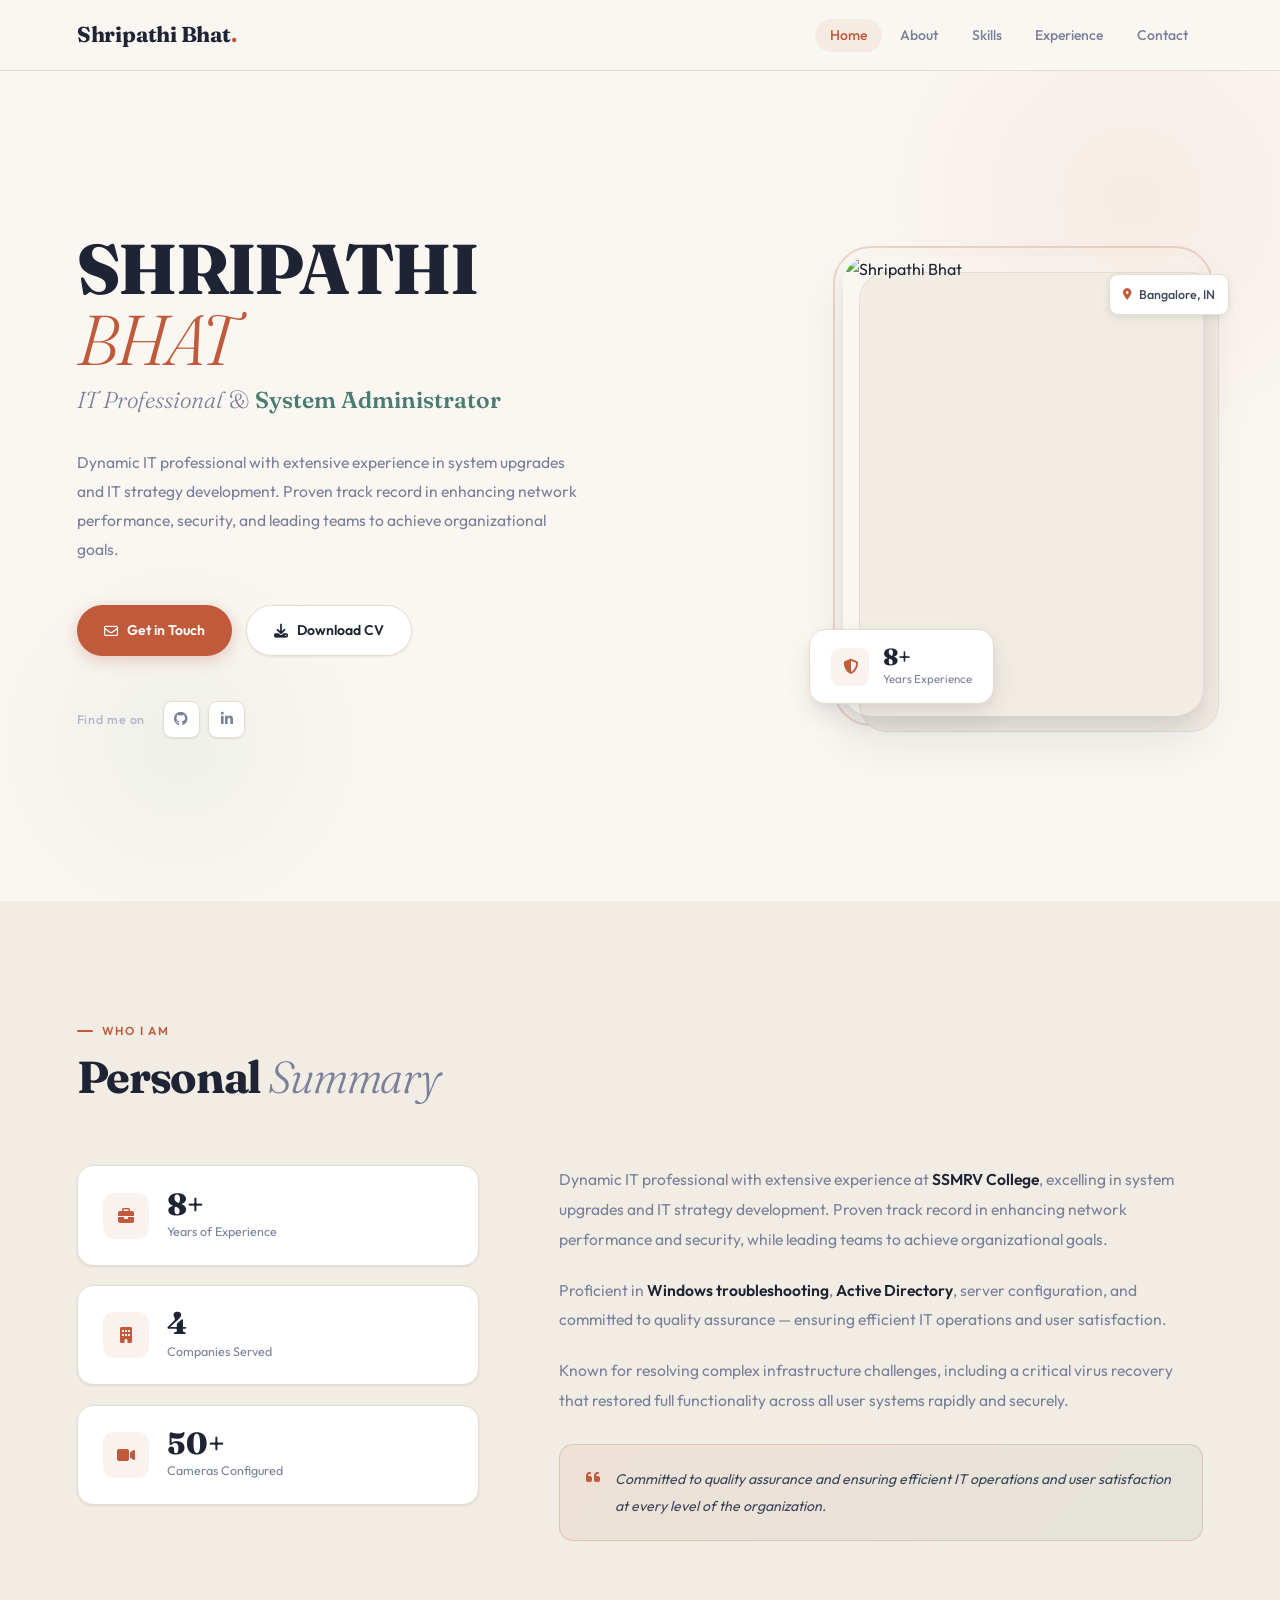
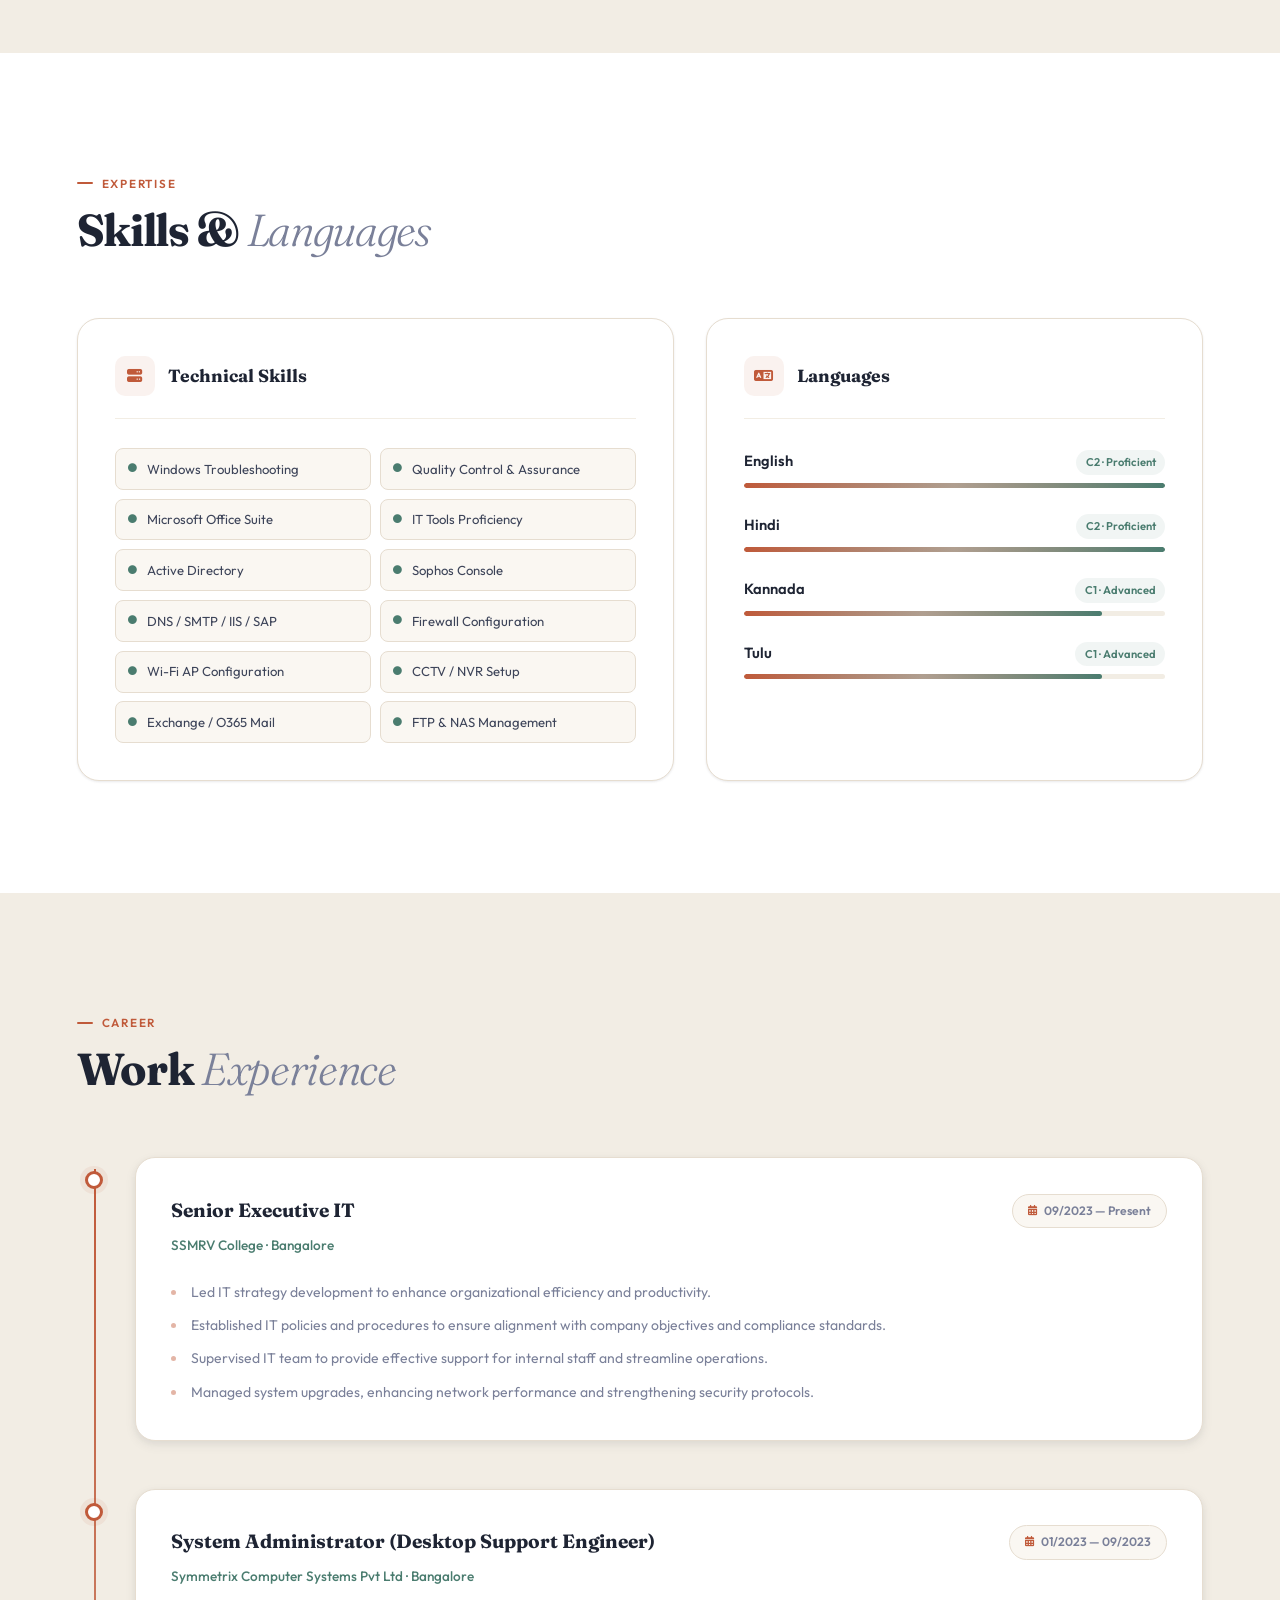
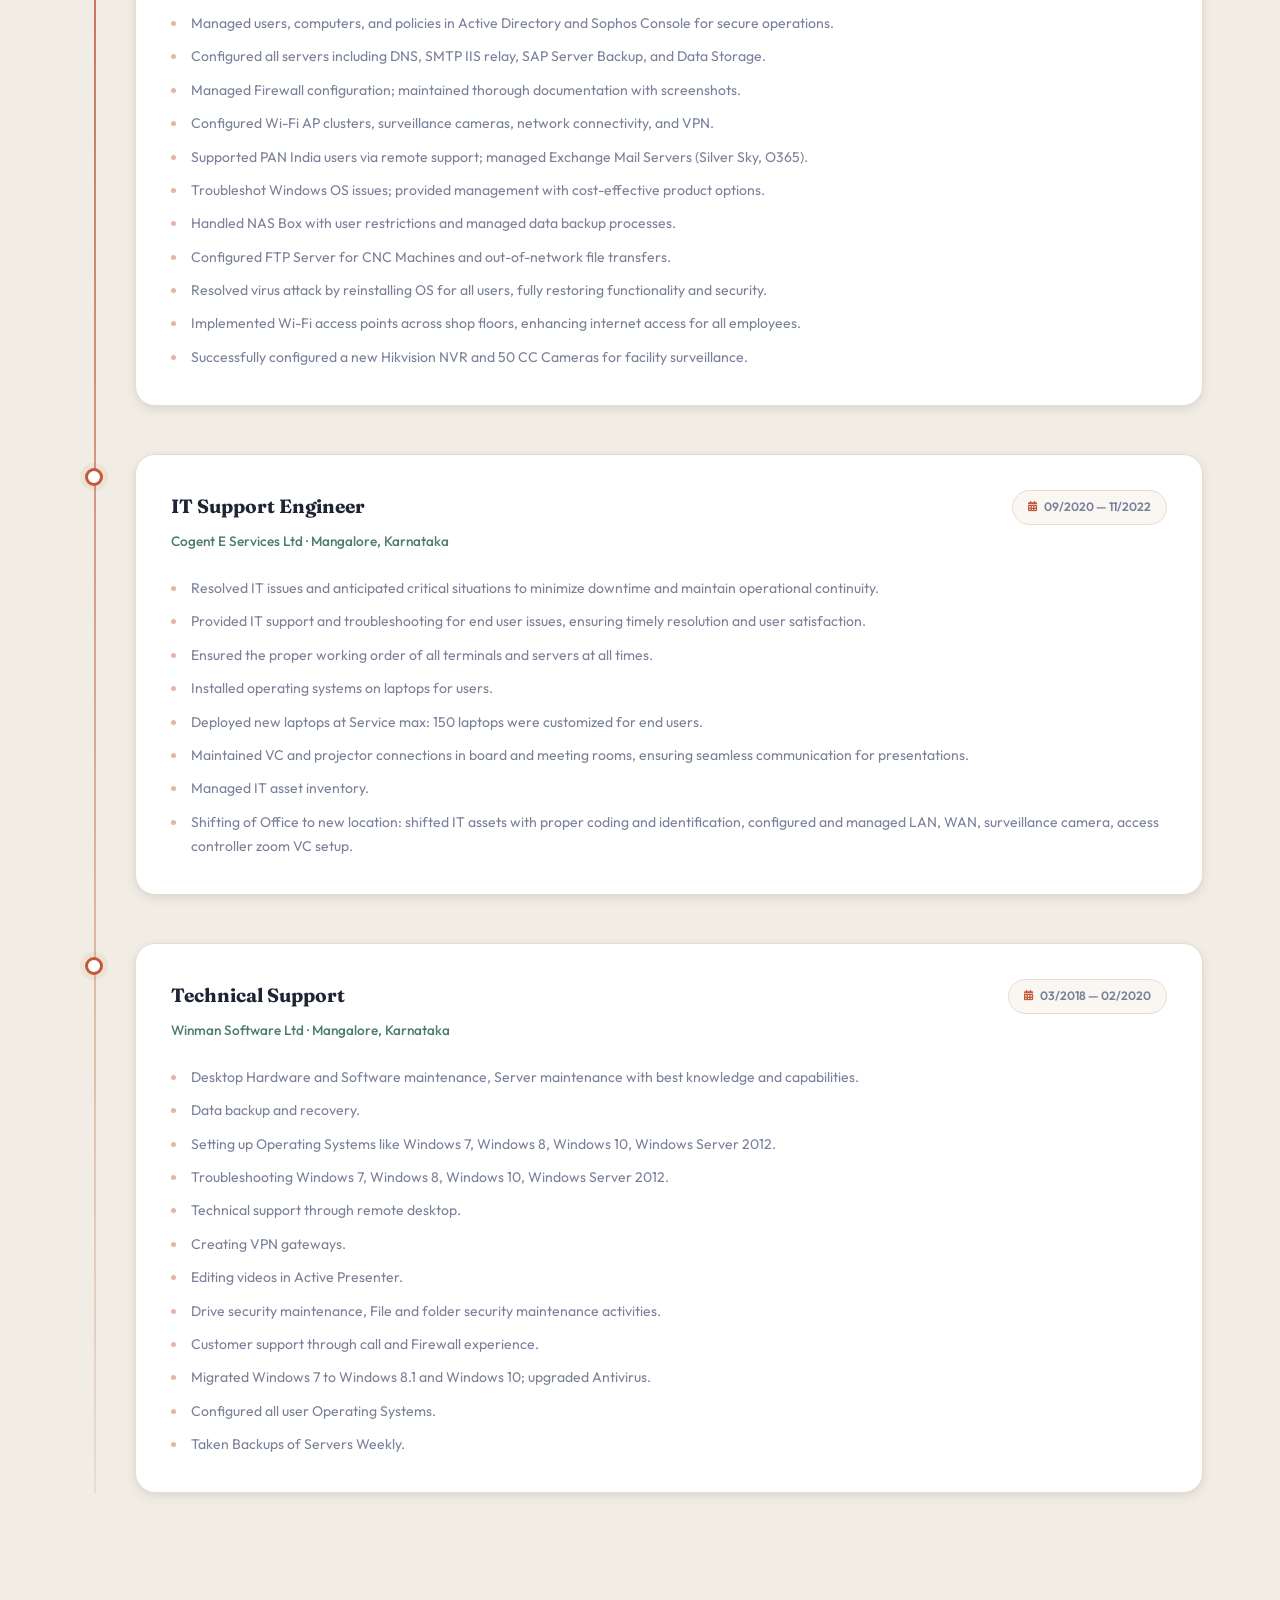
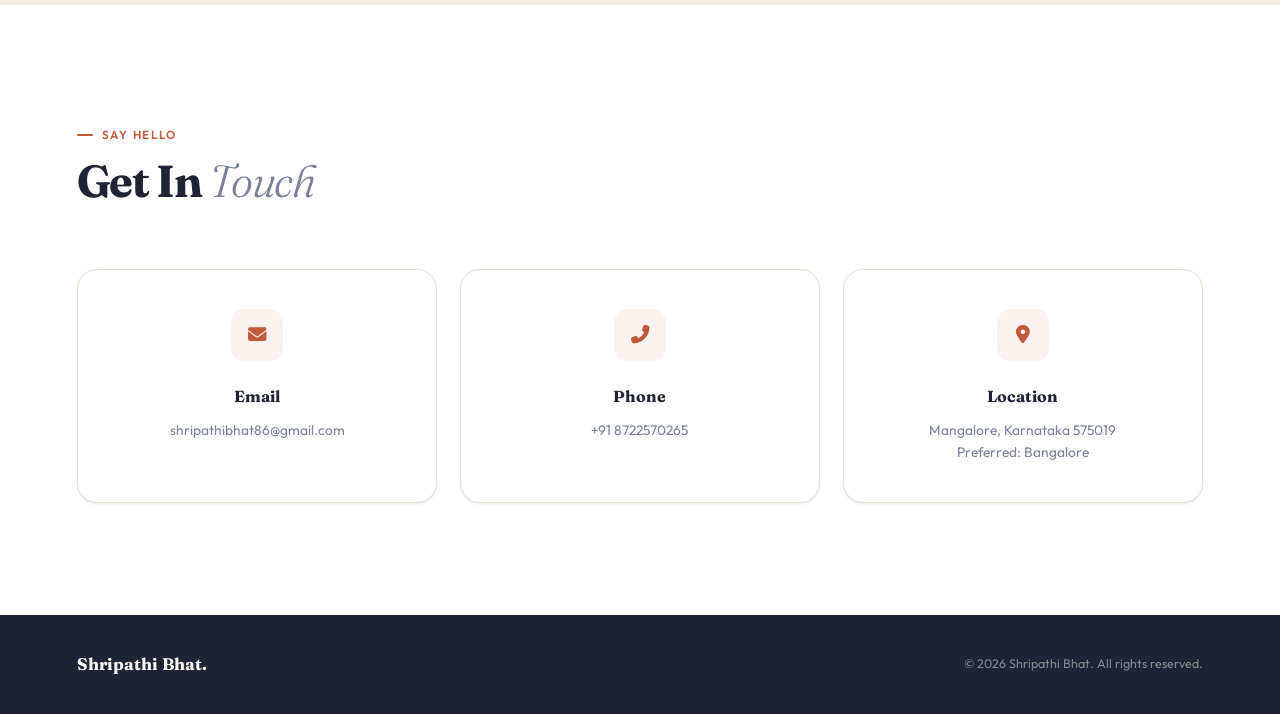
==== index.html @ 775d9b94 "Add files via upload" ====
<!DOCTYPE html>
<html lang="en">
<head>
    <meta charset="UTF-8">
    <meta name="viewport" content="width=device-width, initial-scale=1.0">
    <title>Shripathi Bhat | Portfolio</title>
    <link rel="preconnect" href="https://fonts.googleapis.com">
    <link rel="preconnect" href="https://fonts.gstatic.com" crossorigin>
    <link href="https://fonts.googleapis.com/css2?family=Fraunces:ital,opsz,wght@0,9..144,300;0,9..144,600;0,9..144,700;0,9..144,800;1,9..144,300&family=Outfit:wght@300;400;500;600&display=swap" rel="stylesheet">
    <link rel="stylesheet" href="https://cdnjs.cloudflare.com/ajax/libs/font-awesome/6.4.0/css/all.min.css">
    <link rel="stylesheet" href="style.css">
</head>
<body>

<nav class="navbar">
    <div class="nav-container">
        <a href="#" class="logo">Shripathi Bhat<span>.</span></a>
        <ul class="nav-links">
            <li><a href="#home" class="active">Home</a></li>
            <li><a href="#about">About</a></li>
            <li><a href="#skills">Skills</a></li>
            <li><a href="#experience">Experience</a></li>
            <li><a href="#contact">Contact</a></li>
        </ul>
        <div class="hamburger"><i class="fas fa-bars"></i></div>
    </div>
</nav>

<main>

    <!-- HERO -->
    <section id="home" class="hero">
        <div class="hero-container">
            <div class="hero-content">
                <h1 class="hero-name">SHRIPATHI<br><em>BHAT</em></h1>
                <p class="hero-subtitle">IT Professional <span style="font-style:normal;">&</span> <strong>System Administrator</strong></p>
                <p class="hero-summary">Dynamic IT professional with extensive experience in system upgrades and IT strategy development. Proven track record in enhancing network performance, security, and leading teams to achieve organizational goals.</p>
                <div class="hero-actions">
                    <a href="#contact" class="btn btn-primary"><i class="far fa-envelope"></i> Get in Touch</a>
                    <a href="assets/Shripathi_Bhat_Resume.pdf" download class="btn btn-secondary"><i class="fas fa-download"></i> Download CV</a>
                </div>
                <div class="hero-social">
                    <span class="social-label">Find me on</span>
                    <div class="social-icons">
                        <a href="#" class="social-btn"><i class="fab fa-github"></i></a>
                        <a href="#" class="social-btn"><i class="fab fa-linkedin-in"></i></a>
                    </div>
                </div>
            </div>
            <div class="hero-visual">
                <div class="img-wrap">
                    <img src="assets/profile.jpg" alt="Shripathi Bhat" class="profile-img">
                    <div class="exp-badge">
                        <div class="badge-icon"><i class="fas fa-shield-alt"></i></div>
                        <div>
                            <div class="badge-num" id="yearsExp">14+</div>
                            <div class="badge-lbl">Years Experience</div>
                        </div>
                    </div>
                    <div class="loc-badge"><i class="fas fa-map-marker-alt"></i> Bangalore, IN</div>
                </div>
            </div>
        </div>
    </section>

    <!-- ABOUT -->
    <section id="about" class="section section-alt">
        <div class="section-container">
            <div class="section-kicker">Who I Am</div>
            <h2 class="section-heading">Personal <em>Summary</em></h2>
            <div class="about-layout">
                <div class="about-stats">
                    <div class="stat-card">
                        <div class="stat-icon"><i class="fas fa-briefcase"></i></div>
                        <div><div class="stat-num" id="yearsExpStat">14+</div><div class="stat-label">Years of Experience</div></div>
                    </div>
                    <div class="stat-card">
                        <div class="stat-icon"><i class="fas fa-building"></i></div>
                        <div><div class="stat-num">4</div><div class="stat-label">Companies Served</div></div>
                    </div>
                    <div class="stat-card">
                        <div class="stat-icon"><i class="fas fa-video"></i></div>
                        <div><div class="stat-num">50+</div><div class="stat-label">Cameras Configured</div></div>
                    </div>
                </div>
                <div class="about-text">
                    <p>Dynamic IT professional with extensive experience at <strong>SSMRV College</strong>, excelling in system upgrades and IT strategy development. Proven track record in enhancing network performance and security, while leading teams to achieve organizational goals.</p>
                    <p>Proficient in <strong>Windows troubleshooting</strong>, <strong>Active Directory</strong>, server configuration, and committed to quality assurance — ensuring efficient IT operations and user satisfaction.</p>
                    <p>Known for resolving complex infrastructure challenges, including a critical virus recovery that restored full functionality across all user systems rapidly and securely.</p>
                    <div class="about-highlight">
                        <i class="fas fa-quote-left"></i>
                        <p>Committed to quality assurance and ensuring efficient IT operations and user satisfaction at every level of the organization.</p>
                    </div>
                </div>
            </div>
        </div>
    </section>

    <!-- SKILLS -->
    <section id="skills" class="section section-white">
        <div class="section-container">
            <div class="section-kicker">Expertise</div>
            <h2 class="section-heading">Skills &amp; <em>Languages</em></h2>
            <div class="skills-grid">
                <div class="skill-card">
                    <div class="card-header">
                        <div class="card-icon"><i class="fas fa-server"></i></div>
                        <span class="card-title">Technical Skills</span>
                    </div>
                    <div class="tech-grid">
                        <div class="tech-item"><i class="fas fa-circle"></i>Windows Troubleshooting</div>
                        <div class="tech-item"><i class="fas fa-circle"></i>Quality Control &amp; Assurance</div>
                        <div class="tech-item"><i class="fas fa-circle"></i>Microsoft Office Suite</div>
                        <div class="tech-item"><i class="fas fa-circle"></i>IT Tools Proficiency</div>
                        <div class="tech-item"><i class="fas fa-circle"></i>Active Directory</div>
                        <div class="tech-item"><i class="fas fa-circle"></i>Sophos Console</div>
                        <div class="tech-item"><i class="fas fa-circle"></i>DNS / SMTP / IIS / SAP</div>
                        <div class="tech-item"><i class="fas fa-circle"></i>Firewall Configuration</div>
                        <div class="tech-item"><i class="fas fa-circle"></i>Wi-Fi AP Configuration</div>
                        <div class="tech-item"><i class="fas fa-circle"></i>CCTV / NVR Setup</div>
                        <div class="tech-item"><i class="fas fa-circle"></i>Exchange / O365 Mail</div>
                        <div class="tech-item"><i class="fas fa-circle"></i>FTP &amp; NAS Management</div>
                    </div>
                </div>
                <div class="skill-card">
                    <div class="card-header">
                        <div class="card-icon"><i class="fas fa-language"></i></div>
                        <span class="card-title">Languages</span>
                    </div>
                    <div class="lang-stack">
                        <div>
                            <div class="lang-top"><span class="lang-name">English</span><span class="lang-badge">C2 · Proficient</span></div>
                            <div class="track"><div class="fill" style="width:100%"></div></div>
                        </div>
                        <div>
                            <div class="lang-top"><span class="lang-name">Hindi</span><span class="lang-badge">C2 · Proficient</span></div>
                            <div class="track"><div class="fill" style="width:100%"></div></div>
                        </div>
                        <div>
                            <div class="lang-top"><span class="lang-name">Kannada</span><span class="lang-badge">C1 · Advanced</span></div>
                            <div class="track"><div class="fill" style="width:85%"></div></div>
                        </div>
                        <div>
                            <div class="lang-top"><span class="lang-name">Tulu</span><span class="lang-badge">C1 · Advanced</span></div>
                            <div class="track"><div class="fill" style="width:85%"></div></div>
                        </div>
                    </div>
                </div>
            </div>
        </div>
    </section>

    <!-- EXPERIENCE -->
    <section id="experience" class="section section-alt">
        <div class="section-container">
            <div class="section-kicker">Career</div>
            <h2 class="section-heading">Work <em>Experience</em></h2>
            <div class="timeline">

                <div class="tl-item">
                    <div class="tl-dot"></div>
                    <div class="tl-card">
                        <div class="tl-header">
                            <div>
                                <h3 class="job-title">Senior Executive IT</h3>
                                <span class="company">SSMRV College · Bangalore</span>
                            </div>
                            <span class="date-pill"><i class="fas fa-calendar-alt"></i> 09/2023 — Present</span>
                        </div>
                        <ul class="duties">
                            <li>Led IT strategy development to enhance organizational efficiency and productivity.</li>
                            <li>Established IT policies and procedures to ensure alignment with company objectives and compliance standards.</li>
                            <li>Supervised IT team to provide effective support for internal staff and streamline operations.</li>
                            <li>Managed system upgrades, enhancing network performance and strengthening security protocols.</li>
                        </ul>
                    </div>
                </div>

                <div class="tl-item">
                    <div class="tl-dot"></div>
                    <div class="tl-card">
                        <div class="tl-header">
                            <div>
                                <h3 class="job-title">System Administrator (Desktop Support Engineer)</h3>
                                <span class="company">Symmetrix Computer Systems Pvt Ltd · Bangalore</span>
                            </div>
                            <span class="date-pill"><i class="fas fa-calendar-alt"></i> 01/2023 — 09/2023</span>
                        </div>
                        <ul class="duties">
                            <li>Managed users, computers, and policies in Active Directory and Sophos Console for secure operations.</li>
                            <li>Configured all servers including DNS, SMTP IIS relay, SAP Server Backup, and Data Storage.</li>
                            <li>Managed Firewall configuration; maintained thorough documentation with screenshots.</li>
                            <li>Configured Wi-Fi AP clusters, surveillance cameras, network connectivity, and VPN.</li>
                            <li>Supported PAN India users via remote support; managed Exchange Mail Servers (Silver Sky, O365).</li>
                            <li>Troubleshot Windows OS issues; provided management with cost-effective product options.</li>
                            <li>Handled NAS Box with user restrictions and managed data backup processes.</li>
                            <li>Configured FTP Server for CNC Machines and out-of-network file transfers.</li>
                            <li>Resolved virus attack by reinstalling OS for all users, fully restoring functionality and security.</li>
                            <li>Implemented Wi-Fi access points across shop floors, enhancing internet access for all employees.</li>
                            <li>Successfully configured a new Hikvision NVR and 50 CC Cameras for facility surveillance.</li>
                        </ul>
                    </div>
                </div>

                <div class="tl-item">
                    <div class="tl-dot"></div>
                    <div class="tl-card">
                        <div class="tl-header">
                            <div>
                                <h3 class="job-title">IT Support Engineer</h3>
                                <span class="company">Cogent E Services Ltd · Mangalore, Karnataka</span>
                            </div>
                            <span class="date-pill"><i class="fas fa-calendar-alt"></i> 09/2020 — 11/2022</span>
                        </div>
                        <ul class="duties">
                            <li>Resolved IT issues and anticipated critical situations to minimize downtime and maintain operational continuity.</li>
                            <li>Provided IT support and troubleshooting for end user issues, ensuring timely resolution and user satisfaction.</li>
                            <li>Ensured the proper working order of all terminals and servers at all times.</li>
                            <li>Installed operating systems on laptops for users.</li>
                            <li>Deployed new laptops at Service max: 150 laptops were customized for end users.</li>
                            <li>Maintained VC and projector connections in board and meeting rooms, ensuring seamless communication for presentations.</li>
                            <li>Managed IT asset inventory.</li>
                            <li>Shifting of Office to new location: shifted IT assets with proper coding and identification, configured and managed LAN, WAN, surveillance camera, access controller zoom VC setup.</li>
                        </ul>
                    </div>
                </div>

                <div class="tl-item">
                    <div class="tl-dot"></div>
                    <div class="tl-card">
                        <div class="tl-header">
                            <div>
                                <h3 class="job-title">Technical Support</h3>
                                <span class="company">Winman Software Ltd · Mangalore, Karnataka</span>
                            </div>
                            <span class="date-pill"><i class="fas fa-calendar-alt"></i> 03/2018 — 02/2020</span>
                        </div>
                        <ul class="duties">
                            <li>Desktop Hardware and Software maintenance, Server maintenance with best knowledge and capabilities.</li>
                            <li>Data backup and recovery.</li>
                            <li>Setting up Operating Systems like Windows 7, Windows 8, Windows 10, Windows Server 2012.</li>
                            <li>Troubleshooting Windows 7, Windows 8, Windows 10, Windows Server 2012.</li>
                            <li>Technical support through remote desktop.</li>
                            <li>Creating VPN gateways.</li>
                            <li>Editing videos in Active Presenter.</li>
                            <li>Drive security maintenance, File and folder security maintenance activities.</li>
                            <li>Customer support through call and Firewall experience.</li>
                            <li>Migrated Windows 7 to Windows 8.1 and Windows 10; upgraded Antivirus.</li>
                            <li>Configured all user Operating Systems.</li>
                            <li>Taken Backups of Servers Weekly.</li>
                        </ul>
                    </div>
                </div>

            </div>
        </div>
    </section>

    <!-- CONTACT -->
    <section id="contact" class="section section-white">
        <div class="section-container">
            <div class="section-kicker">Say Hello</div>
            <h2 class="section-heading">Get In <em>Touch</em></h2>
            <div class="contact-cards">
                <div class="contact-card">
                    <div class="contact-icon"><i class="fas fa-envelope"></i></div>
                    <h3>Email</h3>
                    <p><a href="mailto:shripathibhat86@gmail.com">shripathibhat86@gmail.com</a></p>
                </div>
                <div class="contact-card">
                    <div class="contact-icon"><i class="fas fa-phone-alt"></i></div>
                    <h3>Phone</h3>
                    <p>+91 8722570265</p>
                </div>
                <div class="contact-card">
                    <div class="contact-icon"><i class="fas fa-map-marker-alt"></i></div>
                    <h3>Location</h3>
                    <p>Mangalore, Karnataka 575019<br>Preferred: Bangalore</p>
                </div>
            </div>
        </div>
    </section>

</main>

<footer>
    <div class="footer-inner">
        <span class="footer-logo">Shripathi Bhat.</span>
        <span class="footer-copy">&copy; <span id="currentYear"></span> Shripathi Bhat. All rights reserved.</span>
    </div>
</footer>

<script>
document.addEventListener('DOMContentLoaded', () => {

    /* ── Auto years of experience (actual worked periods, gaps excluded) ── */
    const workPeriods = [
        { start: new Date(2018, 2, 1),  end: new Date(2020, 1, 28) },  // Winman Software
        { start: new Date(2020, 8, 1),  end: new Date(2022, 10, 30) }, // Cogent E Services
        { start: new Date(2023, 0, 1),  end: new Date(2023, 8, 30) },  // Symmetrix
        { start: new Date(2023, 8, 1),  end: new Date() }              // SSMRV College (ongoing)
    ];
    const totalMs = workPeriods.reduce((sum, p) => sum + (p.end - p.start), 0);
    const years = Math.floor(totalMs / (1000 * 60 * 60 * 24 * 365.25));
    const label = years + '+';
    ['yearsExp', 'yearsExpStat'].forEach(id => {
        const el = document.getElementById(id);
        if (el) el.textContent = label;
    });

    /* ── Footer year ── */
    const yrEl = document.getElementById('currentYear');
    if (yrEl) yrEl.textContent = new Date().getFullYear();

    /* ── Mobile menu ── */
    const hamburger = document.querySelector('.hamburger');
    const navLinks  = document.querySelector('.nav-links');
    if (hamburger) {
        hamburger.addEventListener('click', () => {
            navLinks.classList.toggle('active');
            const i = hamburger.querySelector('i');
            i.classList.toggle('fa-bars');
            i.classList.toggle('fa-times');
        });
    }
    document.querySelectorAll('.nav-links a').forEach(link => {
        link.addEventListener('click', () => {
            navLinks.classList.remove('active');
            const i = hamburger?.querySelector('i');
            if (i) { i.classList.add('fa-bars'); i.classList.remove('fa-times'); }
        });
    });

    /* ── Active nav on scroll ── */
    const sections = document.querySelectorAll('section[id]');
    const navItems = document.querySelectorAll('.nav-links li a');
    window.addEventListener('scroll', () => {
        let current = '';
        sections.forEach(s => { if (pageYOffset >= s.offsetTop - 160) current = s.id; });
        navItems.forEach(a => {
            a.classList.remove('active');
            if (a.getAttribute('href').includes(current)) a.classList.add('active');
        });
    }, { passive: true });

    /* ── Timeline scroll-reveal ── */
    const tlItems = document.querySelectorAll('.tl-item');
    const observer = new IntersectionObserver((entries, obs) => {
        entries.forEach(entry => {
            if (entry.isIntersecting) {
                entry.target.style.opacity = '1';
                entry.target.style.transform = 'translateY(0)';
                obs.unobserve(entry.target);
            }
        });
    }, { threshold: 0.08 });

    tlItems.forEach((item, i) => {
        item.style.opacity = '0';
        item.style.transform = 'translateY(20px)';
        item.style.transitionDelay = (i * 0.08) + 's';
        observer.observe(item);
    });

});
</script>
</body>
</html>
---- style.css ----
/* ═══════════════════════════════════════
   SHRIPATHI BHAT — PORTFOLIO STYLESHEET
   ═══════════════════════════════════════ */

/* ── VARIABLES ── */
:root {
    --cream:        #FAF7F2;
    --cream-dark:   #F2EDE4;
    --cream-deep:   #E6DDD0;
    --white:        #FFFFFF;
    --slate:        #1E2433;
    --slate-mid:    #3D4459;
    --slate-muted:  #7A8099;
    --slate-dim:    #B0B6C8;
    --rust:         #C05A3A;
    --rust-light:   #D4724E;
    --rust-bg:      rgba(192, 90, 58, 0.08);
    --rust-border:  rgba(192, 90, 58, 0.22);
    --sage:         #4A7C6F;
    --sage-bg:      rgba(74, 124, 111, 0.08);

    --shadow-xs: 0 1px 3px rgba(30,36,51,0.06), 0 1px 2px rgba(30,36,51,0.04);
    --shadow-sm: 0 4px 12px rgba(30,36,51,0.07), 0 2px 6px rgba(30,36,51,0.04);
    --shadow-md: 0 12px 28px rgba(30,36,51,0.09), 0 4px 10px rgba(30,36,51,0.05);
    --shadow-lg: 0 24px 48px rgba(30,36,51,0.1), 0 8px 16px rgba(30,36,51,0.06);

    --font-display: 'Fraunces', Georgia, serif;
    --font-body:    'Outfit', sans-serif;

    --ease:        cubic-bezier(0.22, 1, 0.36, 1);
    --ease-spring: cubic-bezier(0.34, 1.56, 0.64, 1);
}

/* ── RESET ── */
*, *::before, *::after { margin: 0; padding: 0; box-sizing: border-box; }
html  { scroll-behavior: smooth; }
body  { background: var(--cream); color: var(--slate); font-family: var(--font-body); line-height: 1.7; overflow-x: hidden; }
ul    { list-style: none; }
a     { text-decoration: none; color: inherit; }


/* ════════════════════════════════════════
   KEYFRAME ANIMATIONS
   ════════════════════════════════════════ */

/* Hero text — fade up */
@keyframes heroUp {
    from { opacity: 0; transform: translateY(28px); }
    to   { opacity: 1; transform: translateY(0);    }
}

/* Hero image — slide in from right */
@keyframes heroSlideIn {
    from { opacity: 0; transform: translateX(40px); }
    to   { opacity: 1; transform: translateX(0);    }
}

/* Image — continuous gentle float */
@keyframes imgFloat {
    0%, 100% { transform: translateY(0px);   }
    50%       { transform: translateY(-12px); }
}

/* Badges — independent float */
@keyframes badgeFloat {
    0%, 100% { transform: translateY(0px);  }
    50%       { transform: translateY(-8px); }
}

/* Navbar dot / status blink */
@keyframes blink {
    0%, 100% { opacity: 1;   }
    50%       { opacity: 0.3; }
}

/* Language bar shimmer */
@keyframes sheen {
    0%   { transform: translateX(-100%); }
    100% { transform: translateX(100%);  }
}


/* ════════════════════════════════════════
   NAVBAR
   ════════════════════════════════════════ */
.navbar {
    position: sticky;
    top: 0;
    z-index: 1000;
    background: rgba(250, 247, 242, 0.9);
    backdrop-filter: blur(16px);
    -webkit-backdrop-filter: blur(16px);
    border-bottom: 1px solid var(--cream-deep);
    padding: 0 6%;
}
.nav-container {
    display: flex;
    justify-content: space-between;
    align-items: center;
    max-width: 1280px;
    margin: 0 auto;
    height: 70px;
}
.logo { font-family: var(--font-display); font-size: 1.35rem; font-weight: 700; color: var(--slate); letter-spacing: -0.01em; }
.logo span { color: var(--rust); }
.nav-links { display: flex; gap: 0.2rem; }
.nav-links li a {
    font-size: 0.875rem; font-weight: 500; color: var(--slate-muted);
    padding: 0.45rem 0.95rem; border-radius: 999px; transition: all 0.2s ease;
}
.nav-links li a:hover  { color: var(--slate);  background: var(--cream-dark); }
.nav-links li a.active { color: var(--rust);   background: var(--rust-bg);   }
.hamburger { display: none; font-size: 1.3rem; cursor: pointer; color: var(--slate); }


/* ════════════════════════════════════════
   HERO
   ════════════════════════════════════════ */
.hero {
    min-height: calc(100vh - 70px);
    display: flex;
    align-items: center;
    padding: 5rem 6%;
    position: relative;
    overflow: hidden;
}

/* Ambient blobs */
.hero::before {
    content: '';
    position: absolute; top: -80px; right: -60px;
    width: 520px; height: 520px;
    background: radial-gradient(circle at 60% 40%, rgba(192,90,58,0.07) 0%, transparent 65%);
    pointer-events: none;
}
.hero::after {
    content: '';
    position: absolute; bottom: -60px; left: -40px;
    width: 440px; height: 440px;
    background: radial-gradient(circle, rgba(74,124,111,0.06) 0%, transparent 65%);
    pointer-events: none;
}

.hero-container {
    display: grid;
    grid-template-columns: 1.1fr 1fr;
    gap: 5rem;
    align-items: center;
    max-width: 1280px;
    margin: 0 auto;
    width: 100%;
    position: relative;
    z-index: 1;
}

/* ── Hero content: each child starts hidden, animates in ── */
.hero-content > * {
    opacity: 0;
    transform: translateY(28px);
}

.hero-name {
    font-family: var(--font-display);
    font-size: clamp(3.5rem, 5.5vw, 6rem);
    font-weight: 800;
    line-height: 1;
    letter-spacing: -0.03em;
    color: var(--slate);
    margin-bottom: 0.3rem;
    /* Animation */
    animation: heroUp 0.7s var(--ease) 0.10s both;
}
.hero-name em { font-style: italic; font-weight: 300; color: var(--rust); }

.hero-subtitle {
    font-family: var(--font-display);
    font-size: clamp(1.1rem, 1.8vw, 1.5rem);
    font-weight: 300;
    font-style: italic;
    color: var(--slate-muted);
    margin-bottom: 1.8rem;
    /* Animation */
    animation: heroUp 0.7s var(--ease) 0.22s both;
}
.hero-subtitle strong { font-weight: 600; font-style: normal; color: var(--sage); }

.hero-summary {
    font-size: 0.98rem;
    color: var(--slate-muted);
    line-height: 1.85;
    margin-bottom: 2.6rem;
    max-width: 500px;
    /* Animation */
    animation: heroUp 0.7s var(--ease) 0.34s both;
}

.hero-actions {
    display: flex;
    gap: 0.85rem;
    margin-bottom: 2.8rem;
    flex-wrap: wrap;
    /* Animation */
    animation: heroUp 0.7s var(--ease) 0.46s both;
}

.hero-social {
    display: flex;
    align-items: center;
    gap: 1.1rem;
    /* Animation */
    animation: heroUp 0.7s var(--ease) 0.58s both;
}

/* ── Buttons ── */
.btn {
    display: inline-flex; align-items: center; gap: 0.55rem;
    padding: 0.78rem 1.7rem; border-radius: 999px;
    font-family: var(--font-body); font-size: 0.875rem; font-weight: 600;
    cursor: pointer; transition: all 0.3s var(--ease);
}
.btn-primary  { background: var(--rust); color: #fff; border: none; box-shadow: 0 4px 16px rgba(192,90,58,0.28); }
.btn-primary:hover  { background: var(--rust-light); transform: translateY(-2px); box-shadow: 0 8px 24px rgba(192,90,58,0.35); }
.btn-secondary { background: var(--white); color: var(--slate); border: 1.5px solid var(--cream-deep); box-shadow: var(--shadow-xs); }
.btn-secondary:hover { background: var(--cream-dark); border-color: var(--slate-dim); transform: translateY(-2px); box-shadow: var(--shadow-sm); }

/* ── Social ── */
.social-label { font-size: 0.78rem; font-weight: 500; color: var(--slate-dim); letter-spacing: 0.05em; }
.social-icons  { display: flex; gap: 0.55rem; }
.social-btn {
    width: 37px; height: 37px; border-radius: 9px;
    background: var(--white); border: 1.5px solid var(--cream-deep);
    display: flex; align-items: center; justify-content: center;
    color: var(--slate-muted); font-size: 0.88rem;
    transition: all 0.3s var(--ease-spring); box-shadow: var(--shadow-xs);
}
.social-btn:hover {
    background: var(--rust); color: #fff; border-color: var(--rust);
    transform: translateY(-3px) rotate(5deg); box-shadow: 0 6px 16px rgba(192,90,58,0.28);
}


/* ── Hero image side ── */
.hero-visual {
    display: flex;
    justify-content: flex-end;
    position: relative;
    /* Slide in from right */
    animation: heroSlideIn 0.9s var(--ease) 0.30s both;
}

/* Image wrapper — continuous float AFTER slide-in finishes */
.img-wrap {
    position: relative;
    width: 360px;
    height: 460px;
    animation: imgFloat 6s ease-in-out 1.4s infinite;
}
.img-wrap::before {
    content: '';
    position: absolute; inset: -10px;
    border: 2px solid var(--rust-border); border-radius: 38px; z-index: 0;
}
.img-wrap::after {
    content: '';
    position: absolute; bottom: -16px; right: -16px;
    width: 100%; height: 100%;
    background: var(--cream-dark); border-radius: 28px;
    z-index: 0; border: 1px solid var(--cream-deep);
}
.profile-img {
    position: relative; z-index: 2;
    width: 100%; height: 100%;
    object-fit: cover; border-radius: 28px;
    display: block; box-shadow: var(--shadow-lg);
}

/* ── Floating badges ── */
.exp-badge {
    position: absolute; bottom: 12px; left: -34px; z-index: 5;
    background: var(--white); border-radius: 16px;
    padding: 0.9rem 1.3rem;
    display: flex; align-items: center; gap: 0.9rem;
    box-shadow: var(--shadow-md); border: 1px solid var(--cream-deep);
    /* Float with a delay so it starts after image appears */
    animation: badgeFloat 4s ease-in-out 1.6s infinite;
}
.loc-badge {
    position: absolute; top: 18px; right: -26px; z-index: 5;
    background: var(--white); border-radius: 9px;
    padding: 0.55rem 0.85rem;
    display: flex; align-items: center; gap: 0.45rem;
    box-shadow: var(--shadow-sm); border: 1px solid var(--cream-deep);
    font-size: 0.78rem; font-weight: 500; color: var(--slate-mid);
    /* Float on opposite phase to exp-badge */
    animation: badgeFloat 4s ease-in-out 2.6s infinite;
}
.badge-icon {
    width: 38px; height: 38px; background: var(--rust-bg); border-radius: 9px;
    display: flex; align-items: center; justify-content: center;
    color: var(--rust); font-size: 0.95rem;
}
.badge-num  { font-family: var(--font-display); font-size: 1.45rem; font-weight: 800; color: var(--slate); line-height: 1; }
.badge-lbl  { font-size: 0.72rem; color: var(--slate-muted); margin-top: 1px; }
.loc-badge i { color: var(--rust); font-size: 0.7rem; }


/* ════════════════════════════════════════
   SECTIONS — SHARED
   ════════════════════════════════════════ */
.section           { padding: 7rem 6%; }
.section-alt       { background: var(--cream-dark); }
.section-white     { background: var(--white); }
.section-container { max-width: 1280px; margin: 0 auto; }

.section-kicker {
    display: inline-flex; align-items: center; gap: 0.55rem;
    font-size: 0.73rem; font-weight: 600; letter-spacing: 0.15em;
    text-transform: uppercase; color: var(--rust); margin-bottom: 0.7rem;
}
.section-kicker::before { content: ''; width: 16px; height: 2px; background: var(--rust); border-radius: 2px; }

.section-heading {
    font-family: var(--font-display);
    font-size: clamp(2rem, 3.5vw, 2.8rem);
    font-weight: 700; letter-spacing: -0.03em;
    color: var(--slate); margin-bottom: 0.3rem; line-height: 1.1;
}
.section-heading em { font-style: italic; font-weight: 300; color: var(--slate-muted); }


/* ════════════════════════════════════════
   ABOUT
   ════════════════════════════════════════ */
.about-layout {
    display: grid; grid-template-columns: 1fr 1.6fr;
    gap: 5rem; align-items: start; margin-top: 4rem;
}
.about-stats { display: flex; flex-direction: column; gap: 1.2rem; }

.stat-card {
    background: var(--white); border-radius: 16px;
    padding: 1.4rem 1.6rem; border: 1px solid var(--cream-deep);
    box-shadow: var(--shadow-xs);
    display: flex; align-items: center; gap: 1.1rem;
    transition: all 0.3s var(--ease);
}
.stat-card:hover { box-shadow: var(--shadow-md); transform: translateY(-3px); border-color: var(--rust-border); }

.stat-icon {
    width: 46px; height: 46px; background: var(--rust-bg); border-radius: 11px;
    display: flex; align-items: center; justify-content: center;
    color: var(--rust); font-size: 1rem; flex-shrink: 0;
}
.stat-num   { font-family: var(--font-display); font-size: 1.9rem; font-weight: 800; color: var(--slate); line-height: 1; }
.stat-label { font-size: 0.78rem; color: var(--slate-muted); margin-top: 2px; }

.about-text p         { font-size: 0.98rem; color: var(--slate-muted); line-height: 1.9; margin-bottom: 1.3rem; }
.about-text p:last-child { margin-bottom: 0; }
.about-text strong    { color: var(--slate); font-weight: 600; }

.about-highlight {
    background: linear-gradient(135deg, var(--rust-bg), var(--sage-bg));
    border: 1px solid var(--rust-border); border-radius: 14px;
    padding: 1.3rem 1.6rem; margin-top: 1.8rem;
    display: flex; align-items: flex-start; gap: 0.9rem;
}
.about-highlight i { color: var(--rust); font-size: 1rem; margin-top: 3px; flex-shrink: 0; }
.about-highlight p { font-size: 0.88rem !important; color: var(--slate-mid) !important; margin-bottom: 0 !important; font-style: italic; }


/* ════════════════════════════════════════
   SKILLS
   ════════════════════════════════════════ */
.skills-grid {
    display: grid; grid-template-columns: 1.2fr 1fr;
    gap: 2rem; margin-top: 4rem;
}
.skill-card {
    background: var(--white); border-radius: 22px; padding: 2.3rem;
    border: 1px solid var(--cream-deep); box-shadow: var(--shadow-xs);
    transition: box-shadow 0.3s ease, border-color 0.3s ease;
}
.skill-card:hover { box-shadow: var(--shadow-md); border-color: var(--rust-border); }

.card-header {
    display: flex; align-items: center; gap: 0.85rem;
    margin-bottom: 1.8rem; padding-bottom: 1.4rem;
    border-bottom: 1px solid var(--cream-dark);
}
.card-icon {
    width: 40px; height: 40px; background: var(--rust-bg); border-radius: 10px;
    display: flex; align-items: center; justify-content: center;
    color: var(--rust); font-size: 0.95rem;
}
.card-title { font-family: var(--font-display); font-size: 1.1rem; font-weight: 700; color: var(--slate); }

.tech-grid { display: grid; grid-template-columns: 1fr 1fr; gap: 0.55rem; }
.tech-item {
    display: flex; align-items: center; gap: 0.6rem;
    font-size: 0.82rem; color: var(--slate-mid);
    padding: 0.55rem 0.8rem; border-radius: 8px;
    background: var(--cream); border: 1px solid var(--cream-deep);
    transition: all 0.2s ease;
}
.tech-item:hover { background: var(--rust-bg); border-color: var(--rust-border); color: var(--rust); }
.tech-item i { color: var(--sage); font-size: 0.55rem; }

/* Language bars */
.lang-stack { display: flex; flex-direction: column; gap: 1.5rem; }
.lang-top   { display: flex; justify-content: space-between; align-items: baseline; margin-bottom: 0.5rem; }
.lang-name  { font-weight: 600; font-size: 0.92rem; color: var(--slate); }
.lang-badge { font-size: 0.7rem; padding: 0.18rem 0.6rem; border-radius: 999px; background: var(--sage-bg); color: var(--sage); font-weight: 600; }
.track { height: 5px; background: var(--cream-dark); border-radius: 999px; overflow: hidden; }
.fill  {
    height: 100%; border-radius: 999px;
    background: linear-gradient(90deg, var(--rust), var(--sage));
    position: relative; overflow: hidden;
}
.fill::after {
    content: '';
    position: absolute; inset: 0;
    background: linear-gradient(90deg, transparent, rgba(255,255,255,0.35), transparent);
    animation: sheen 2.5s infinite;
}


/* ════════════════════════════════════════
   EXPERIENCE — TIMELINE
   ════════════════════════════════════════ */
.timeline { margin-top: 4rem; position: relative; }
.timeline::before {
    content: '';
    position: absolute; left: 17px; top: 12px; bottom: 0;
    width: 2px;
    background: linear-gradient(to bottom, var(--rust), var(--cream-deep));
}

/* tl-item starts visible — JS will set opacity:0 before observing */
.tl-item {
    padding-left: 58px;
    position: relative;
    margin-bottom: 3rem;
    transition: opacity 0.55s ease, transform 0.55s ease;
}
.tl-item:last-child { margin-bottom: 0; }

.tl-dot {
    position: absolute; left: 8px; top: 14px;
    width: 18px; height: 18px; border-radius: 50%;
    background: var(--white); border: 3px solid var(--rust);
    box-shadow: 0 0 0 5px var(--rust-bg); z-index: 2;
}

.tl-card {
    background: var(--white); border: 1px solid var(--cream-deep);
    border-radius: 20px; padding: 2.2rem;
    box-shadow: var(--shadow-sm); transition: all 0.3s var(--ease);
}
.tl-card:hover { box-shadow: var(--shadow-lg); transform: translateX(4px); border-color: var(--rust-border); }

.tl-header {
    display: flex; justify-content: space-between; align-items: flex-start;
    flex-wrap: wrap; gap: 0.75rem; margin-bottom: 1.4rem;
}
.job-title { font-family: var(--font-display); font-size: 1.2rem; font-weight: 700; color: var(--slate); margin-bottom: 0.3rem; }
.company   { font-size: 0.85rem; font-weight: 500; color: var(--sage); }

.date-pill {
    display: inline-flex; align-items: center; gap: 0.4rem;
    font-size: 0.76rem; font-weight: 600; color: var(--slate-muted);
    background: var(--cream); border: 1px solid var(--cream-deep);
    padding: 0.38rem 0.95rem; border-radius: 999px; white-space: nowrap;
}
.date-pill i { color: var(--rust); font-size: 0.65rem; }

.duties { display: flex; flex-direction: column; gap: 0.6rem; }
.duties li {
    font-size: 0.875rem; color: var(--slate-muted);
    padding-left: 1.25rem; position: relative; line-height: 1.7;
}
.duties li::before {
    content: '';
    position: absolute; left: 0; top: 9px;
    width: 5px; height: 5px; border-radius: 50%;
    background: var(--rust); opacity: 0.45;
}


/* ════════════════════════════════════════
   CONTACT
   ════════════════════════════════════════ */
.contact-cards {
    display: grid; grid-template-columns: repeat(3, 1fr);
    gap: 1.4rem; margin-top: 4rem;
}
.contact-card {
    background: var(--white); border: 1px solid var(--cream-deep);
    border-radius: 20px; padding: 2.4rem 1.8rem;
    text-align: center; box-shadow: var(--shadow-xs);
    transition: all 0.3s var(--ease);
    position: relative; overflow: hidden;
}
.contact-card::before {
    content: '';
    position: absolute; top: 0; left: 0; right: 0; height: 3px;
    background: linear-gradient(90deg, var(--rust), var(--sage));
    transform: scaleX(0); transform-origin: left;
    transition: transform 0.4s var(--ease);
}
.contact-card:hover { transform: translateY(-6px); box-shadow: var(--shadow-lg); border-color: var(--rust-border); }
.contact-card:hover::before { transform: scaleX(1); }

.contact-icon {
    width: 52px; height: 52px; background: var(--rust-bg); border-radius: 13px;
    display: flex; align-items: center; justify-content: center;
    color: var(--rust); font-size: 1.15rem; margin: 0 auto 1.4rem;
    transition: all 0.3s var(--ease-spring);
}
.contact-card:hover .contact-icon { background: var(--rust); color: #fff; transform: scale(1.1) rotate(-5deg); }
.contact-card h3 { font-family: var(--font-display); font-size: 1rem; font-weight: 700; color: var(--slate); margin-bottom: 0.55rem; }
.contact-card p  { font-size: 0.86rem; color: var(--slate-muted); line-height: 1.6; }


/* ════════════════════════════════════════
   FOOTER
   ════════════════════════════════════════ */
footer { background: var(--slate); color: rgba(240,237,230,0.5); padding: 2.2rem 6%; }
.footer-inner {
    max-width: 1280px; margin: 0 auto;
    display: flex; justify-content: space-between; align-items: center;
    flex-wrap: wrap; gap: 1rem;
}
.footer-logo { font-family: var(--font-display); font-size: 1.05rem; font-weight: 700; color: var(--cream); }
.footer-copy { font-size: 0.78rem; }


/* ════════════════════════════════════════
   RESPONSIVE
   ════════════════════════════════════════ */
@media (max-width: 1024px) {
    .skills-grid  { grid-template-columns: 1fr; }
    .about-layout { grid-template-columns: 1fr; gap: 3rem; }
    .about-stats  { flex-direction: row; flex-wrap: wrap; }
    .stat-card    { flex: 1; min-width: 180px; }
}

@media (max-width: 900px) {
    .hero-container { grid-template-columns: 1fr; gap: 3.5rem; text-align: center; }
    .hero-visual    { justify-content: center; }
    .hero-summary   { margin: 0 auto 2.6rem; }
    .hero-actions   { justify-content: center; }
    .hero-social    { justify-content: center; }
    .contact-cards  { grid-template-columns: 1fr; }
}

@media (max-width: 768px) {
    .nav-links {
        display: none;
        position: absolute; top: 100%; left: 0; right: 0;
        background: var(--cream); border-bottom: 1px solid var(--cream-deep);
        padding: 1rem 6%; flex-direction: column; gap: 0.2rem;
        box-shadow: var(--shadow-md);
    }
    .nav-links.active { display: flex; }
    .nav-container    { position: relative; }
    .hamburger        { display: block; }
    .section          { padding: 5rem 5%; }
    .tech-grid        { grid-template-columns: 1fr; }
    .img-wrap         { width: 290px; height: 370px; }
}

@media (max-width: 480px) {
    .hero-name               { font-size: 3rem; }
    .hero-actions            { flex-direction: column; }
    .hero-actions .btn       { justify-content: center; }
    .exp-badge               { left: -8px; }
    .loc-badge               { right: -8px; }
}
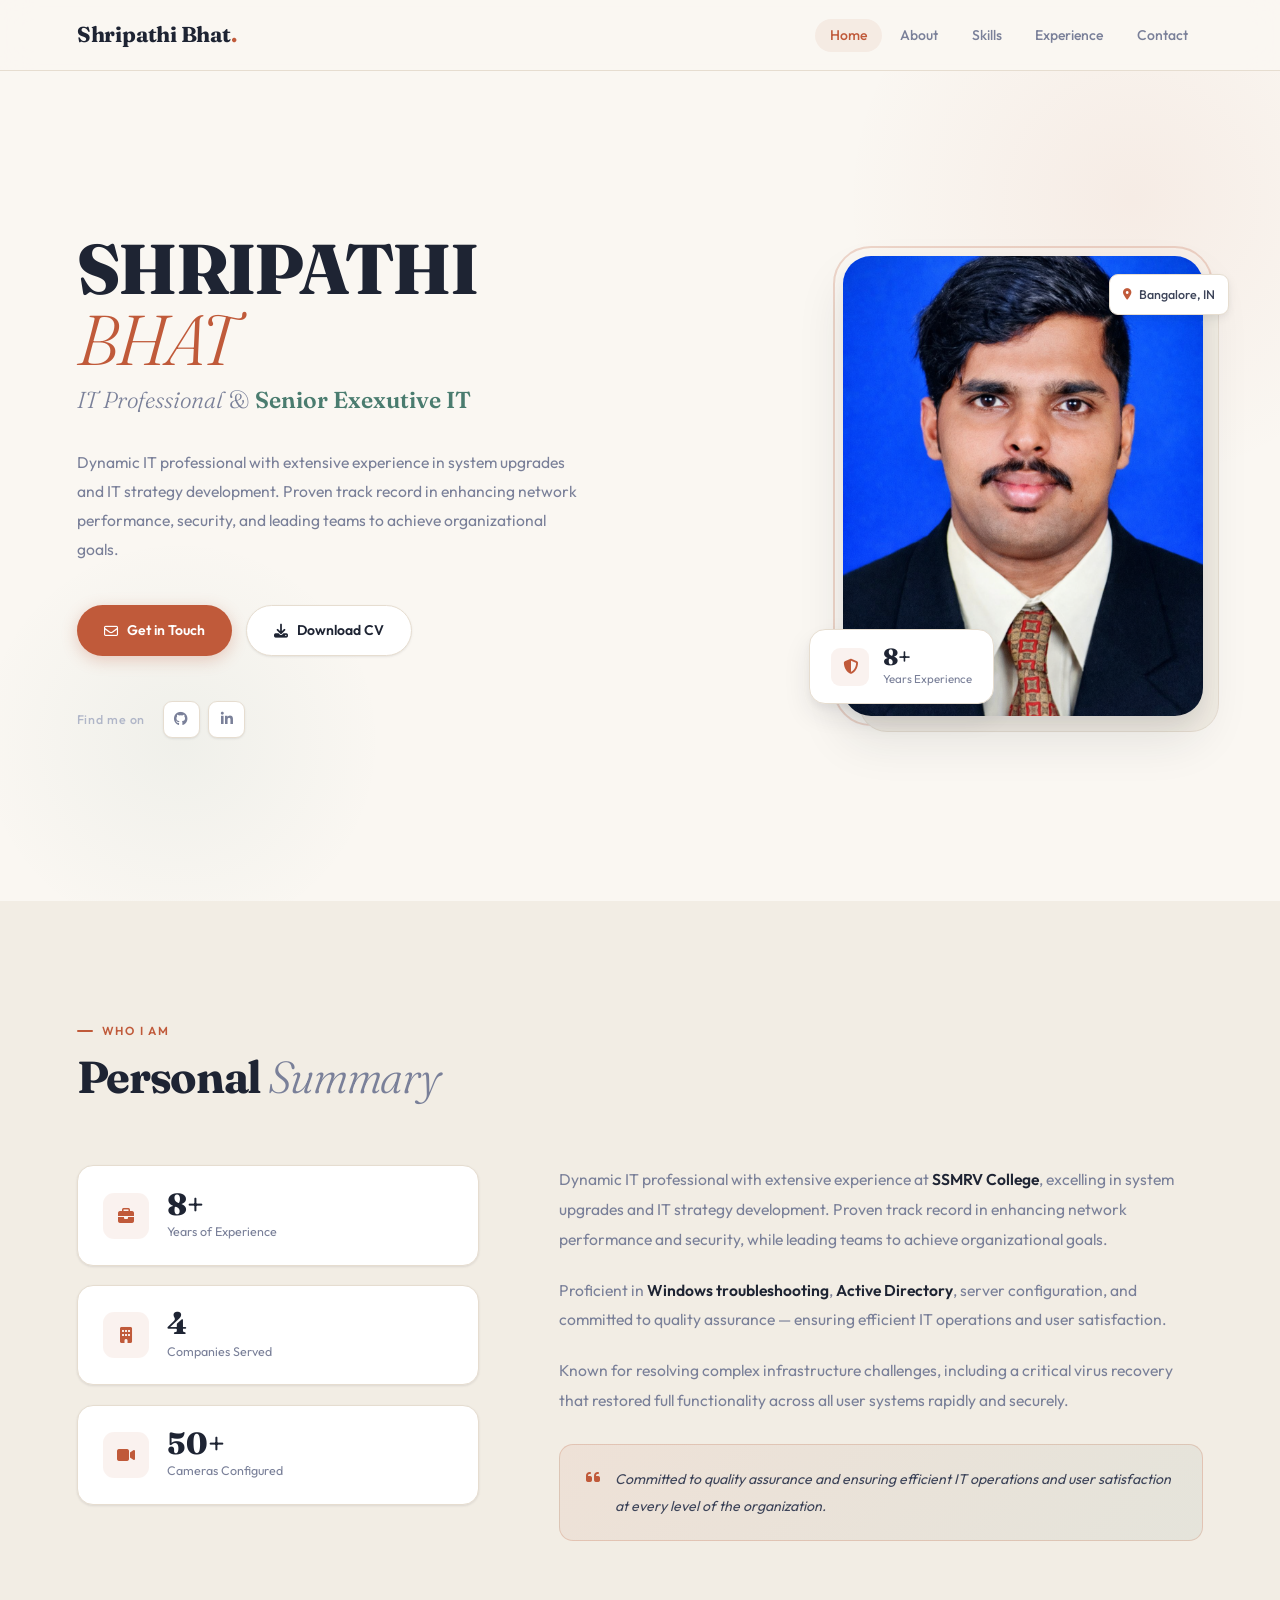
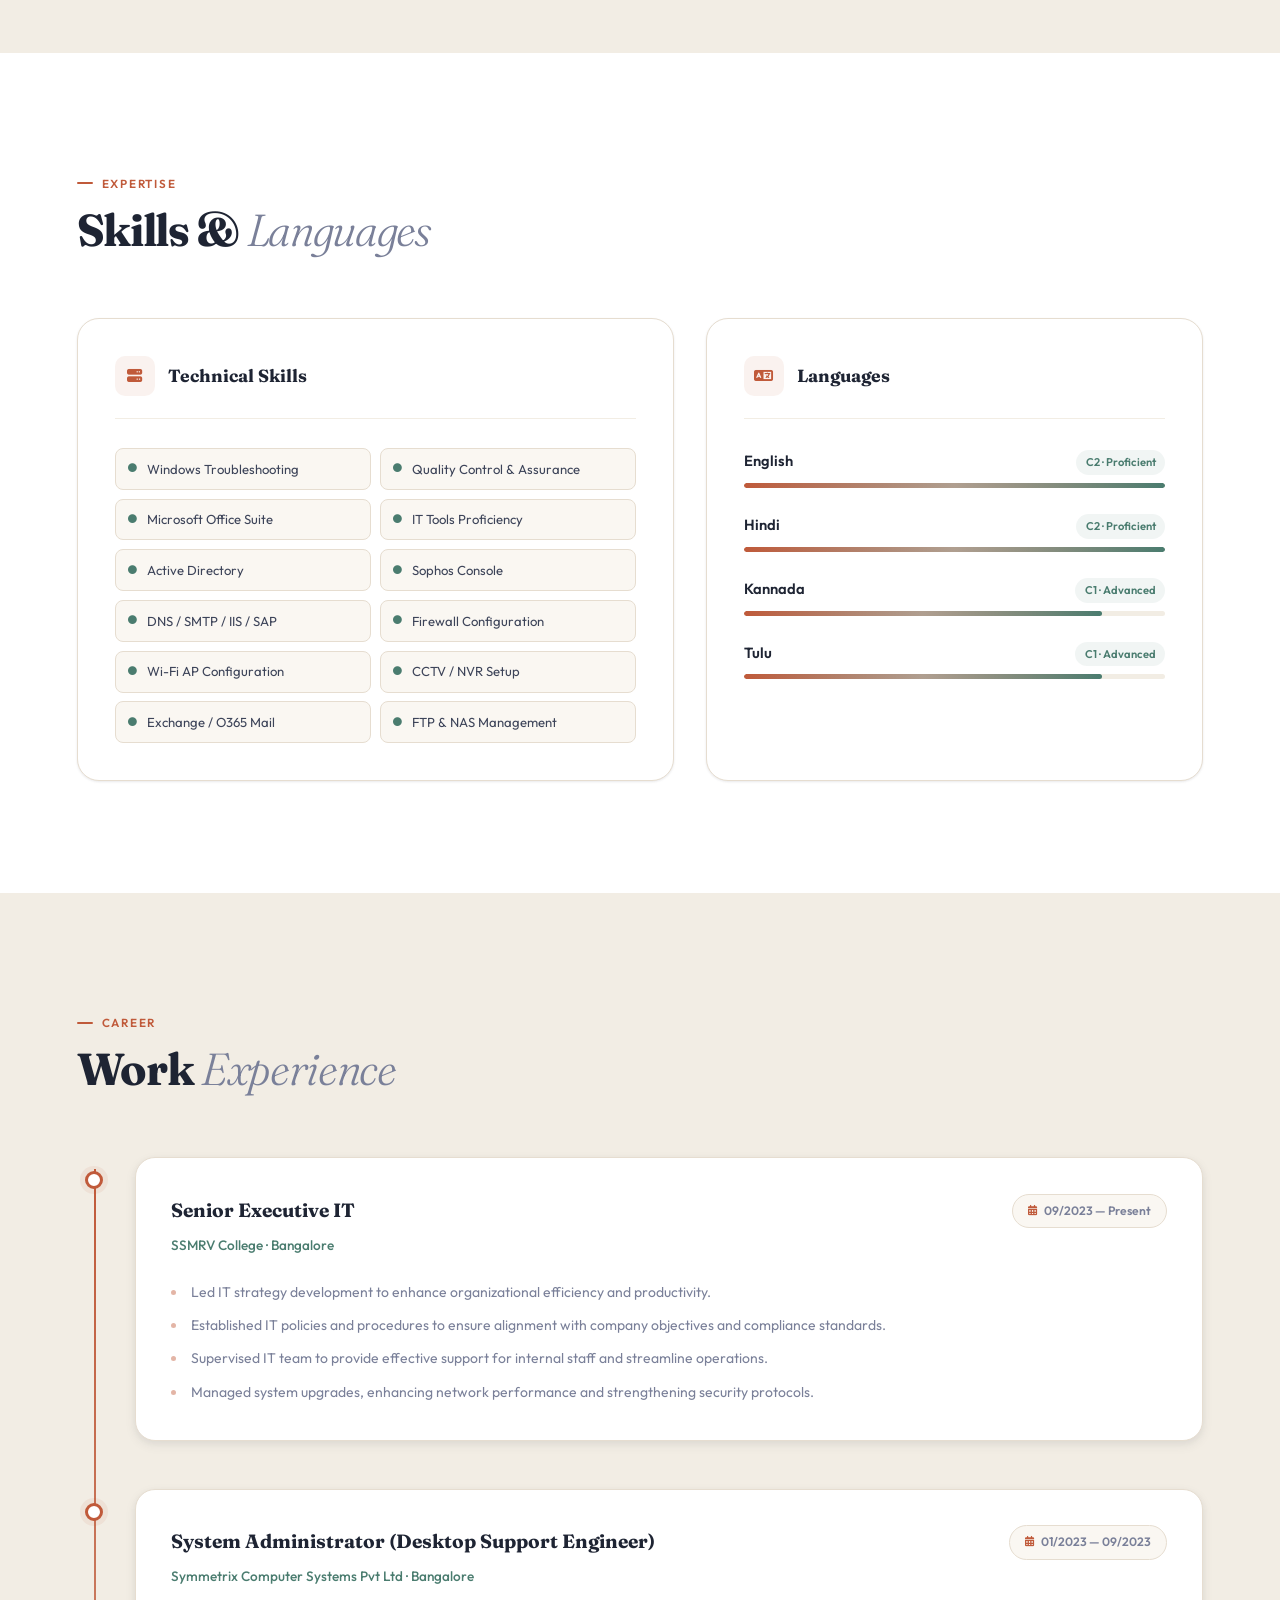
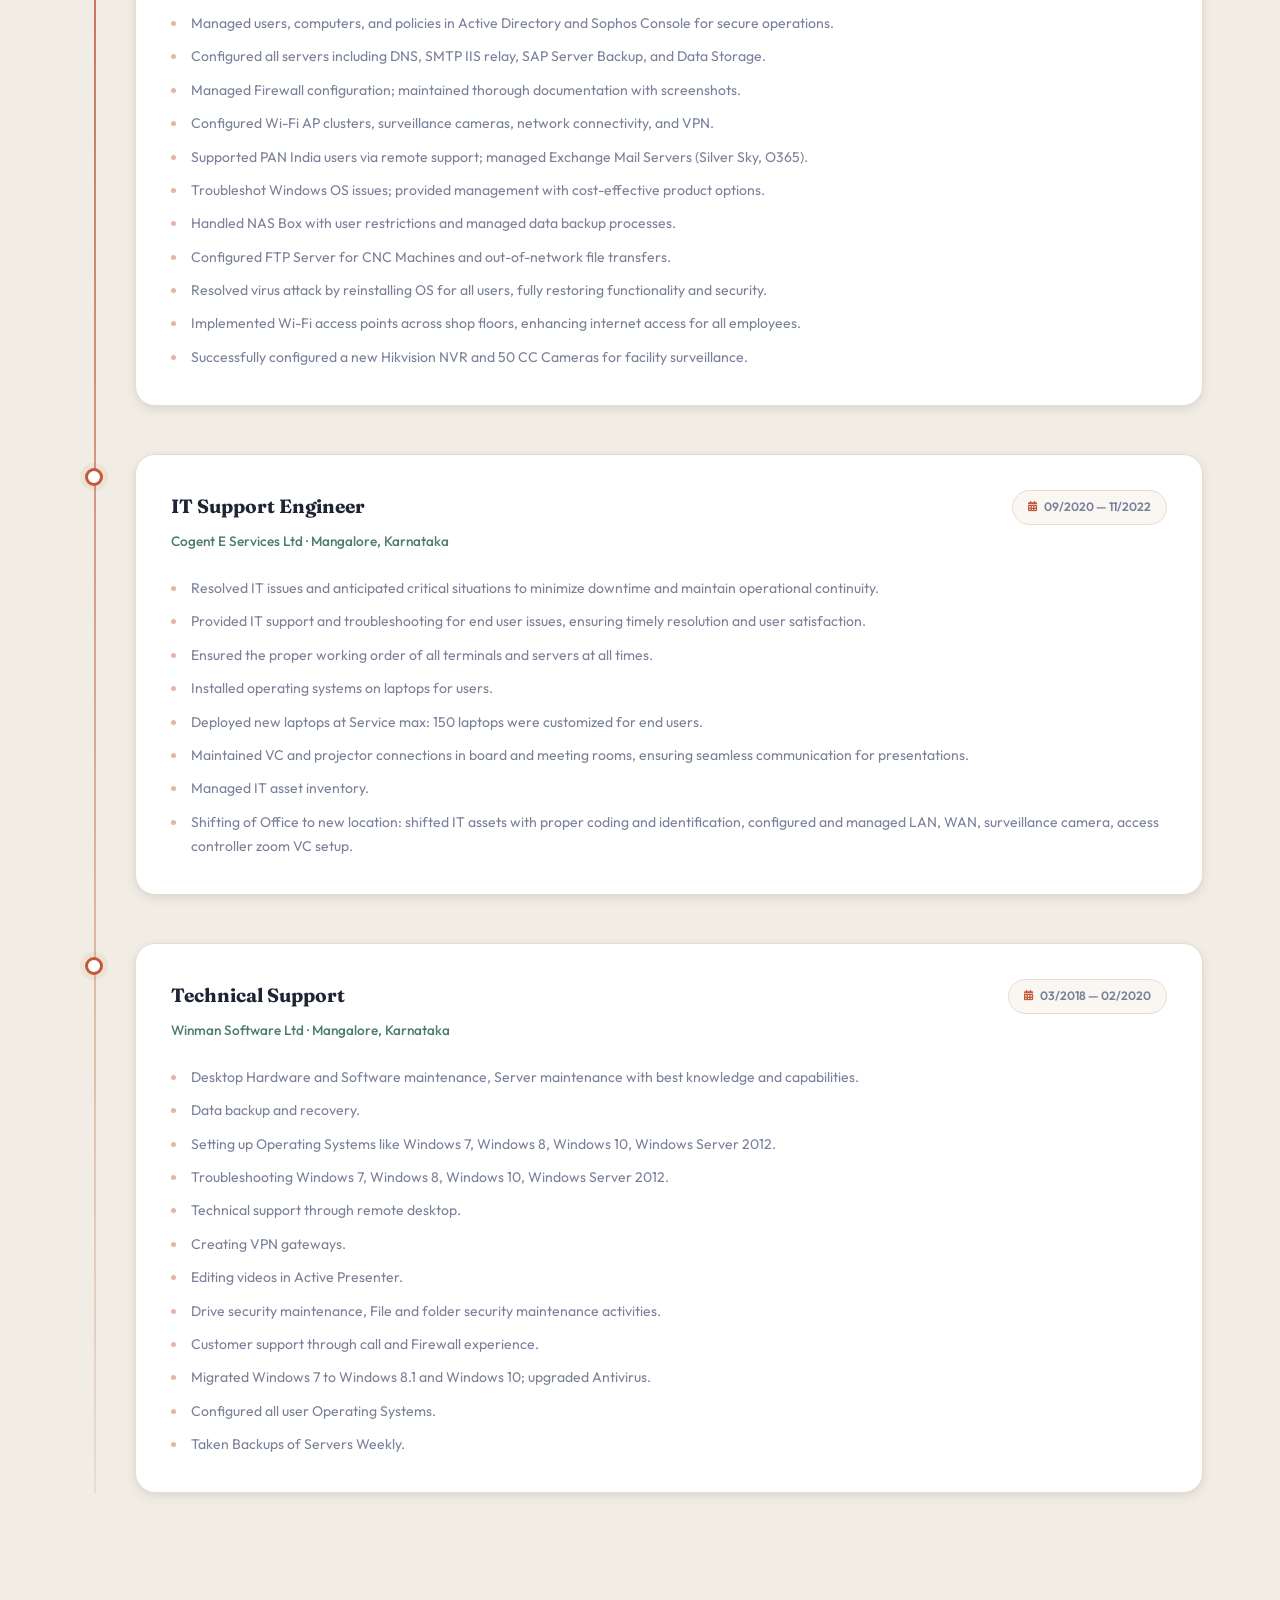
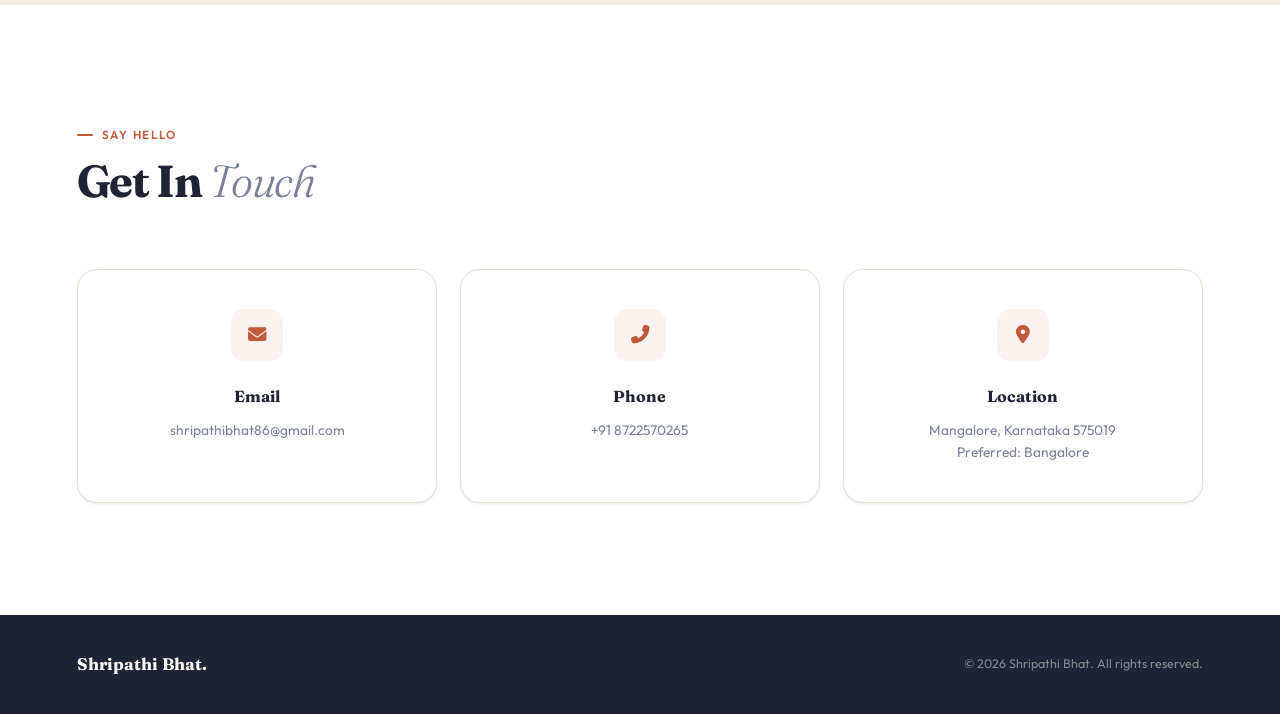
==== commit 66abd408: "Update index.html" ====
--- a/index.html
+++ b/index.html
@@ -33,7 +33,7 @@
         <div class="hero-container">
             <div class="hero-content">
                 <h1 class="hero-name">SHRIPATHI<br><em>BHAT</em></h1>
-                <p class="hero-subtitle">IT Professional <span style="font-style:normal;">&</span> <strong>System Administrator</strong></p>
+                <p class="hero-subtitle">IT Professional <span style="font-style:normal;">&</span> <strong>Senior Exexutive IT</strong></p>
                 <p class="hero-summary">Dynamic IT professional with extensive experience in system upgrades and IT strategy development. Proven track record in enhancing network performance, security, and leading teams to achieve organizational goals.</p>
                 <div class="hero-actions">
                     <a href="#contact" class="btn btn-primary"><i class="far fa-envelope"></i> Get in Touch</a>
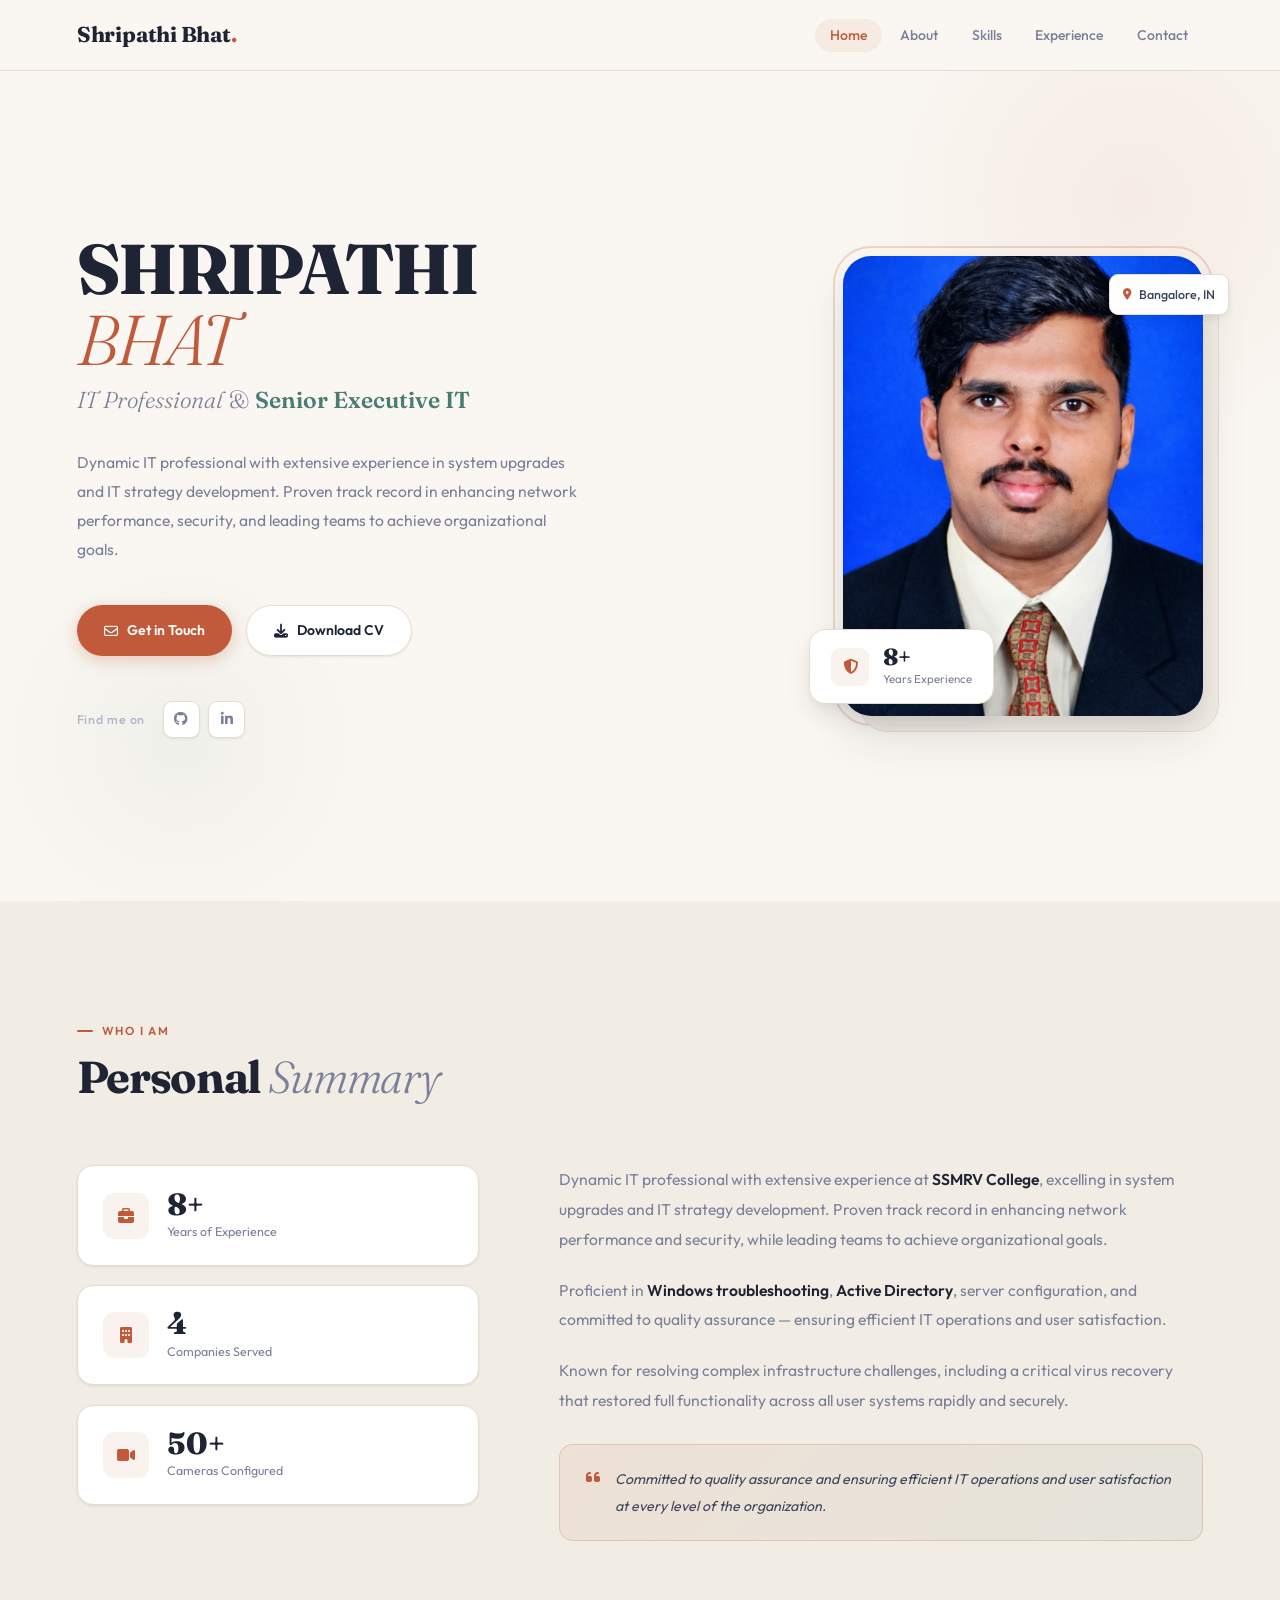
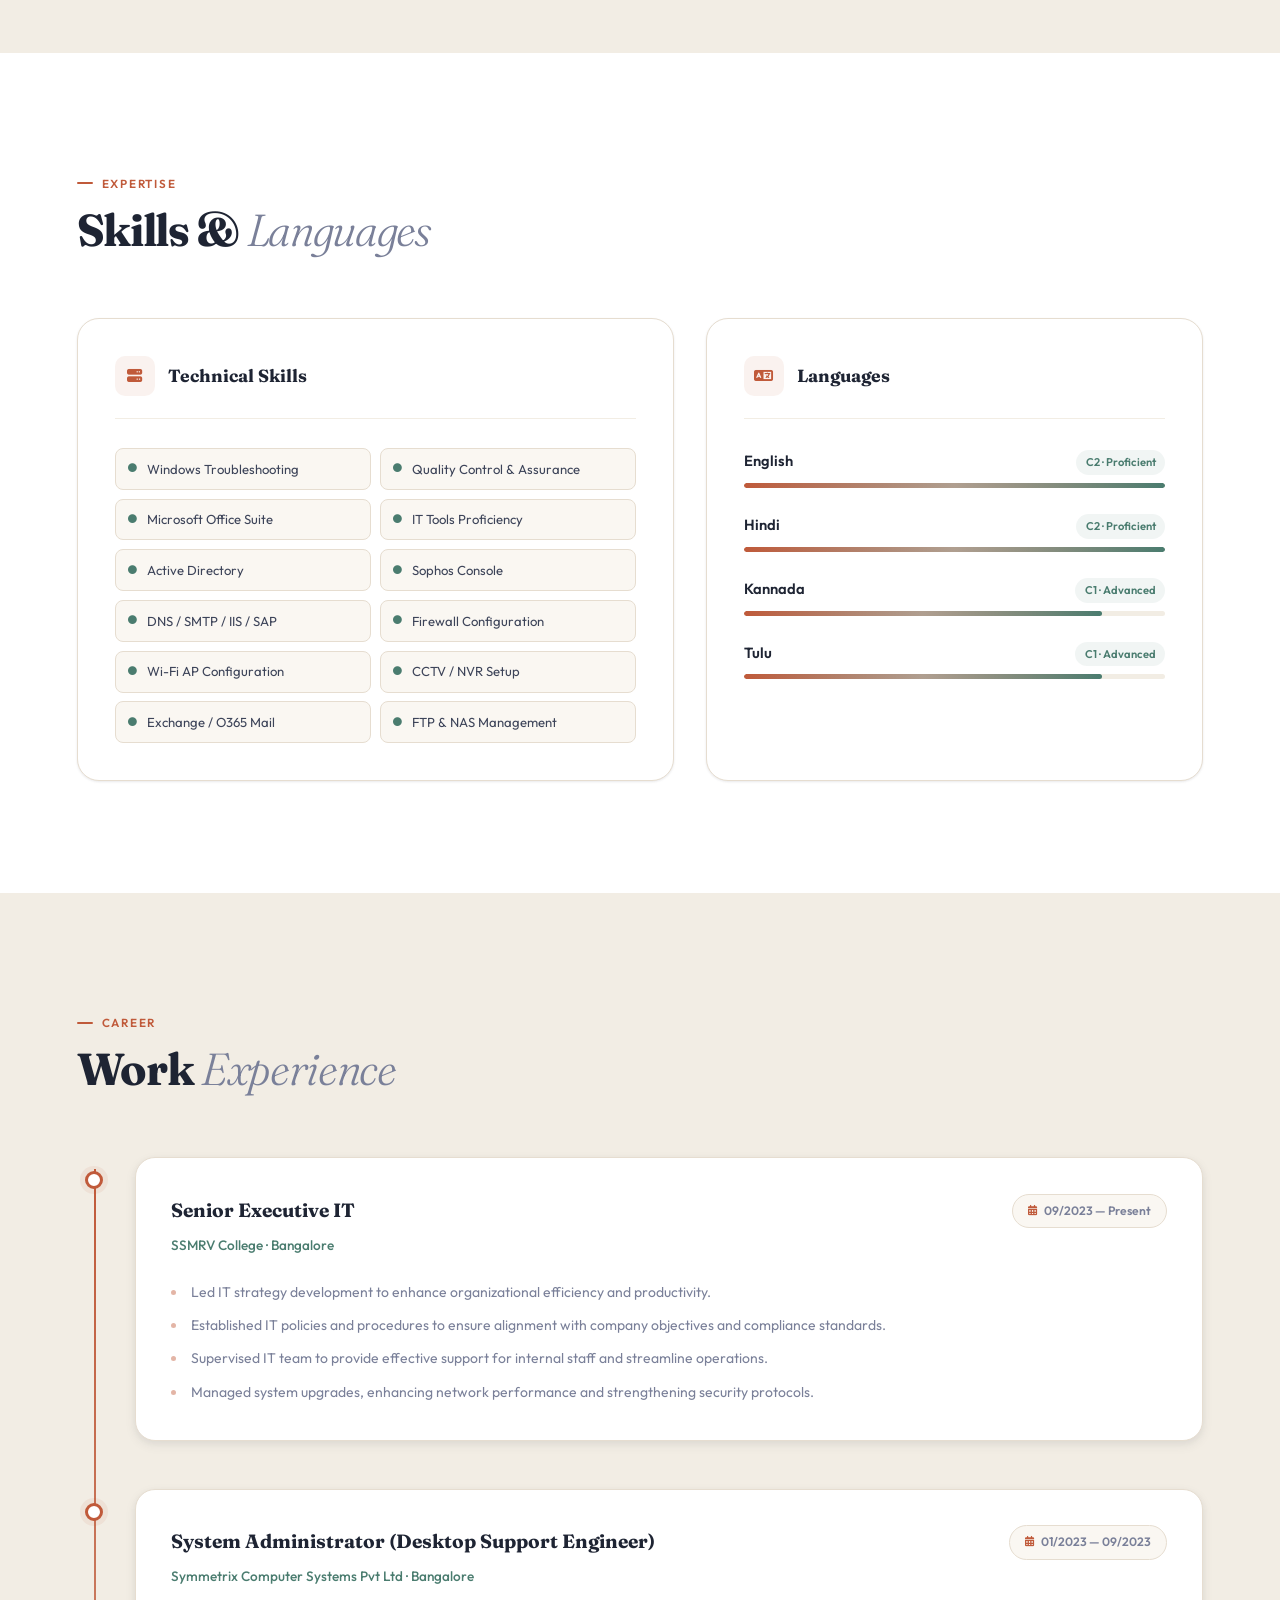
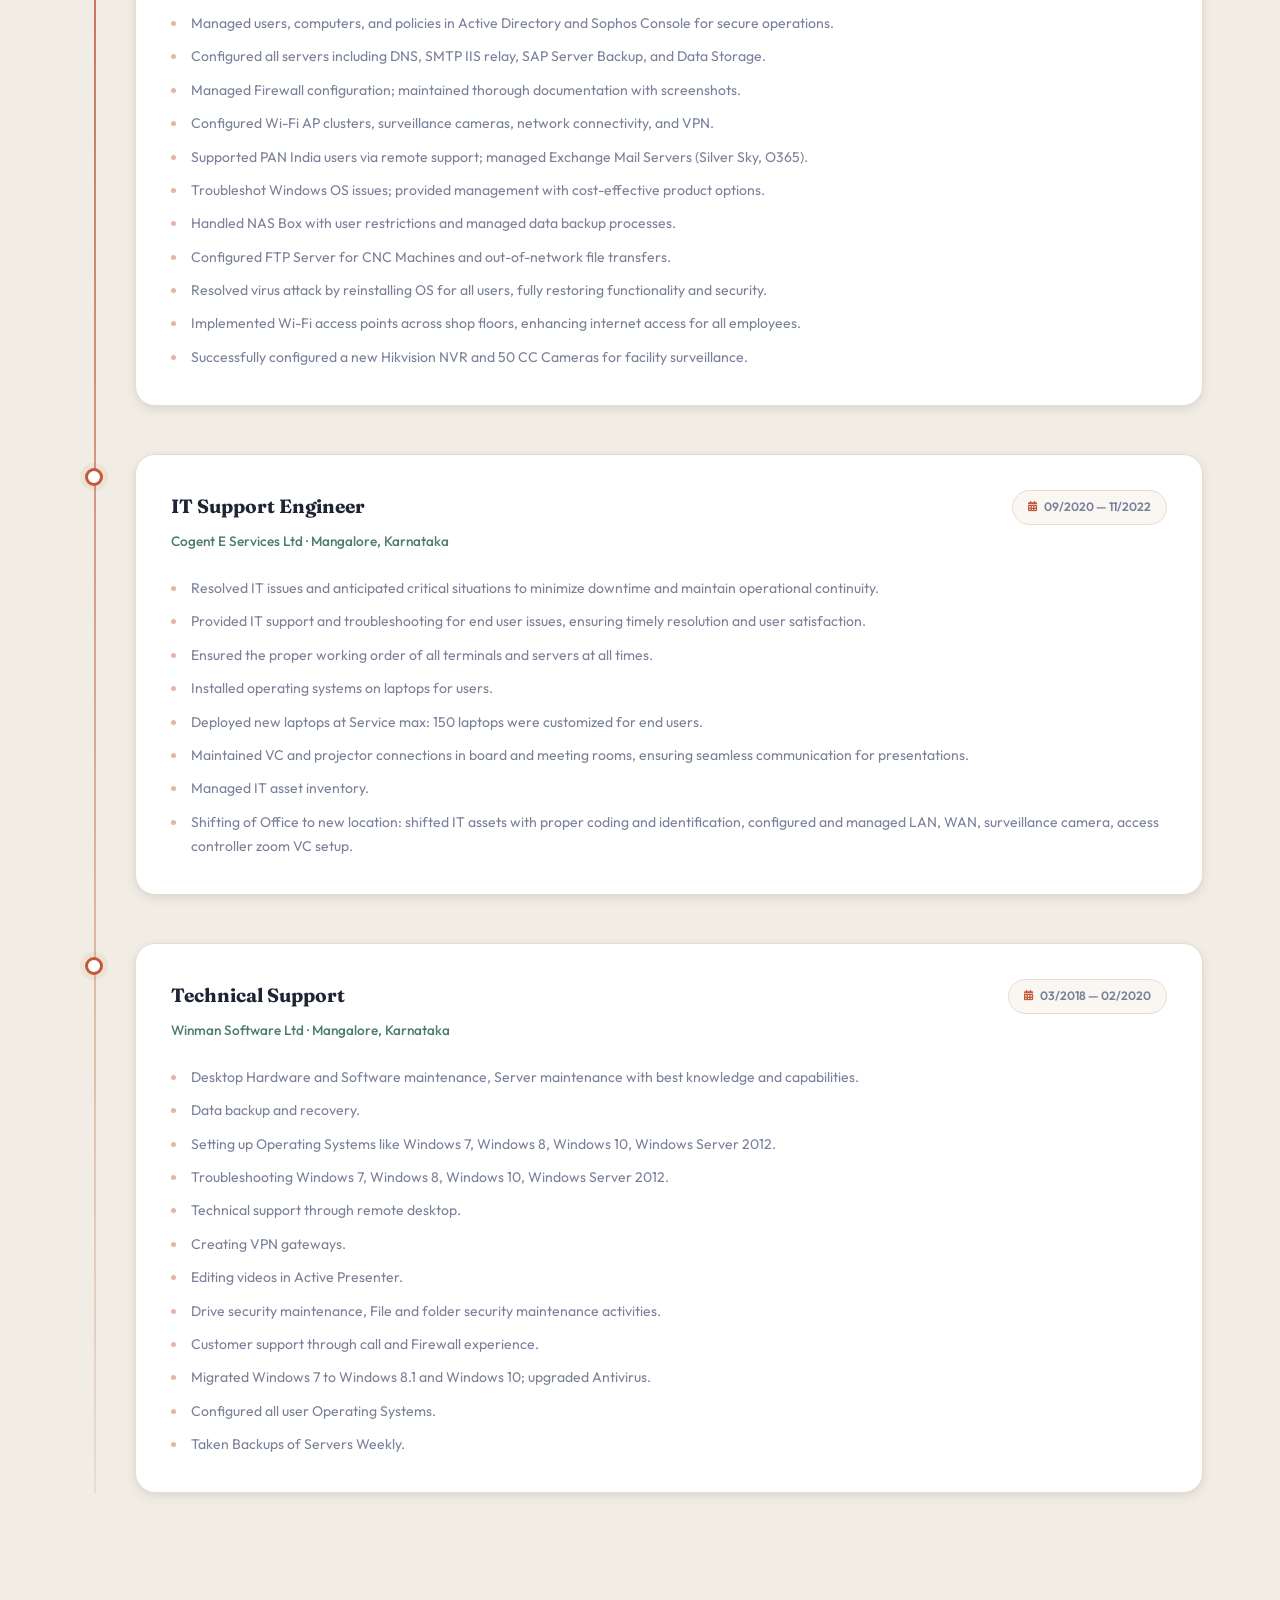
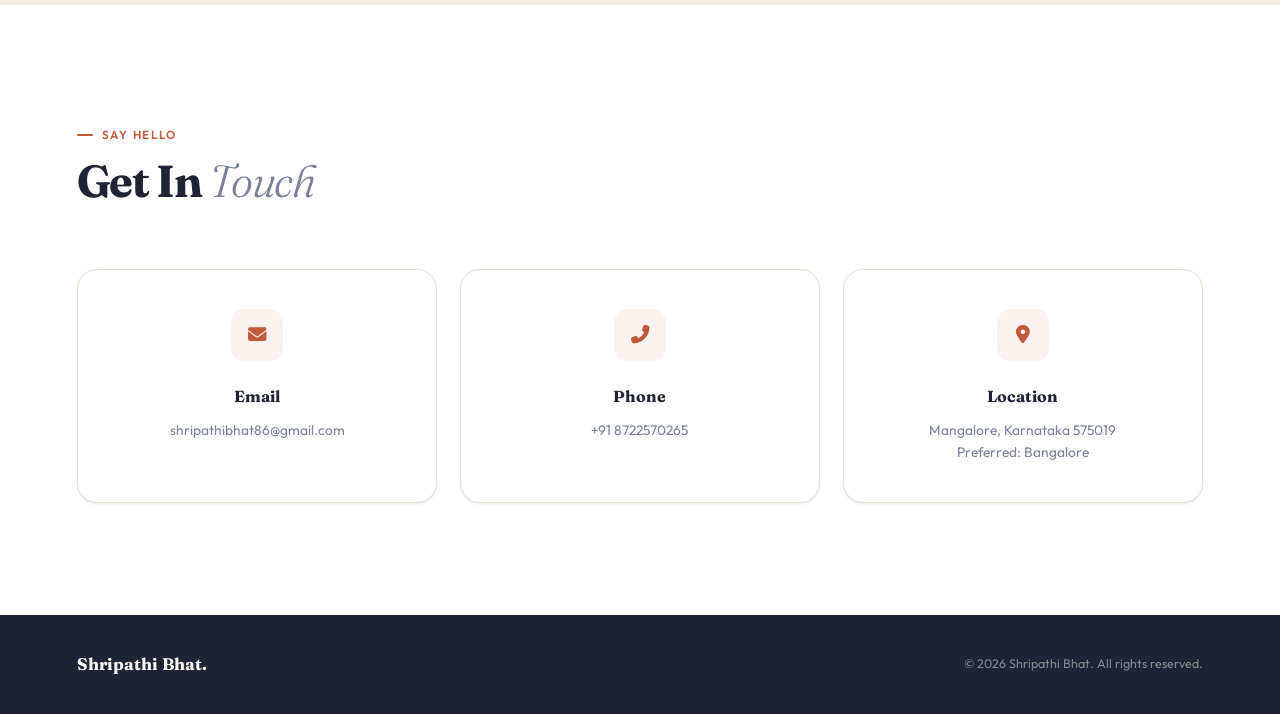
==== commit b586c3b5: "Update index.html" ====
--- a/index.html
+++ b/index.html
@@ -33,7 +33,7 @@
         <div class="hero-container">
             <div class="hero-content">
                 <h1 class="hero-name">SHRIPATHI<br><em>BHAT</em></h1>
-                <p class="hero-subtitle">IT Professional <span style="font-style:normal;">&</span> <strong>Senior Exexutive IT</strong></p>
+                <p class="hero-subtitle">IT Professional <span style="font-style:normal;">&</span> <strong>Senior Executive IT</strong></p>
                 <p class="hero-summary">Dynamic IT professional with extensive experience in system upgrades and IT strategy development. Proven track record in enhancing network performance, security, and leading teams to achieve organizational goals.</p>
                 <div class="hero-actions">
                     <a href="#contact" class="btn btn-primary"><i class="far fa-envelope"></i> Get in Touch</a>
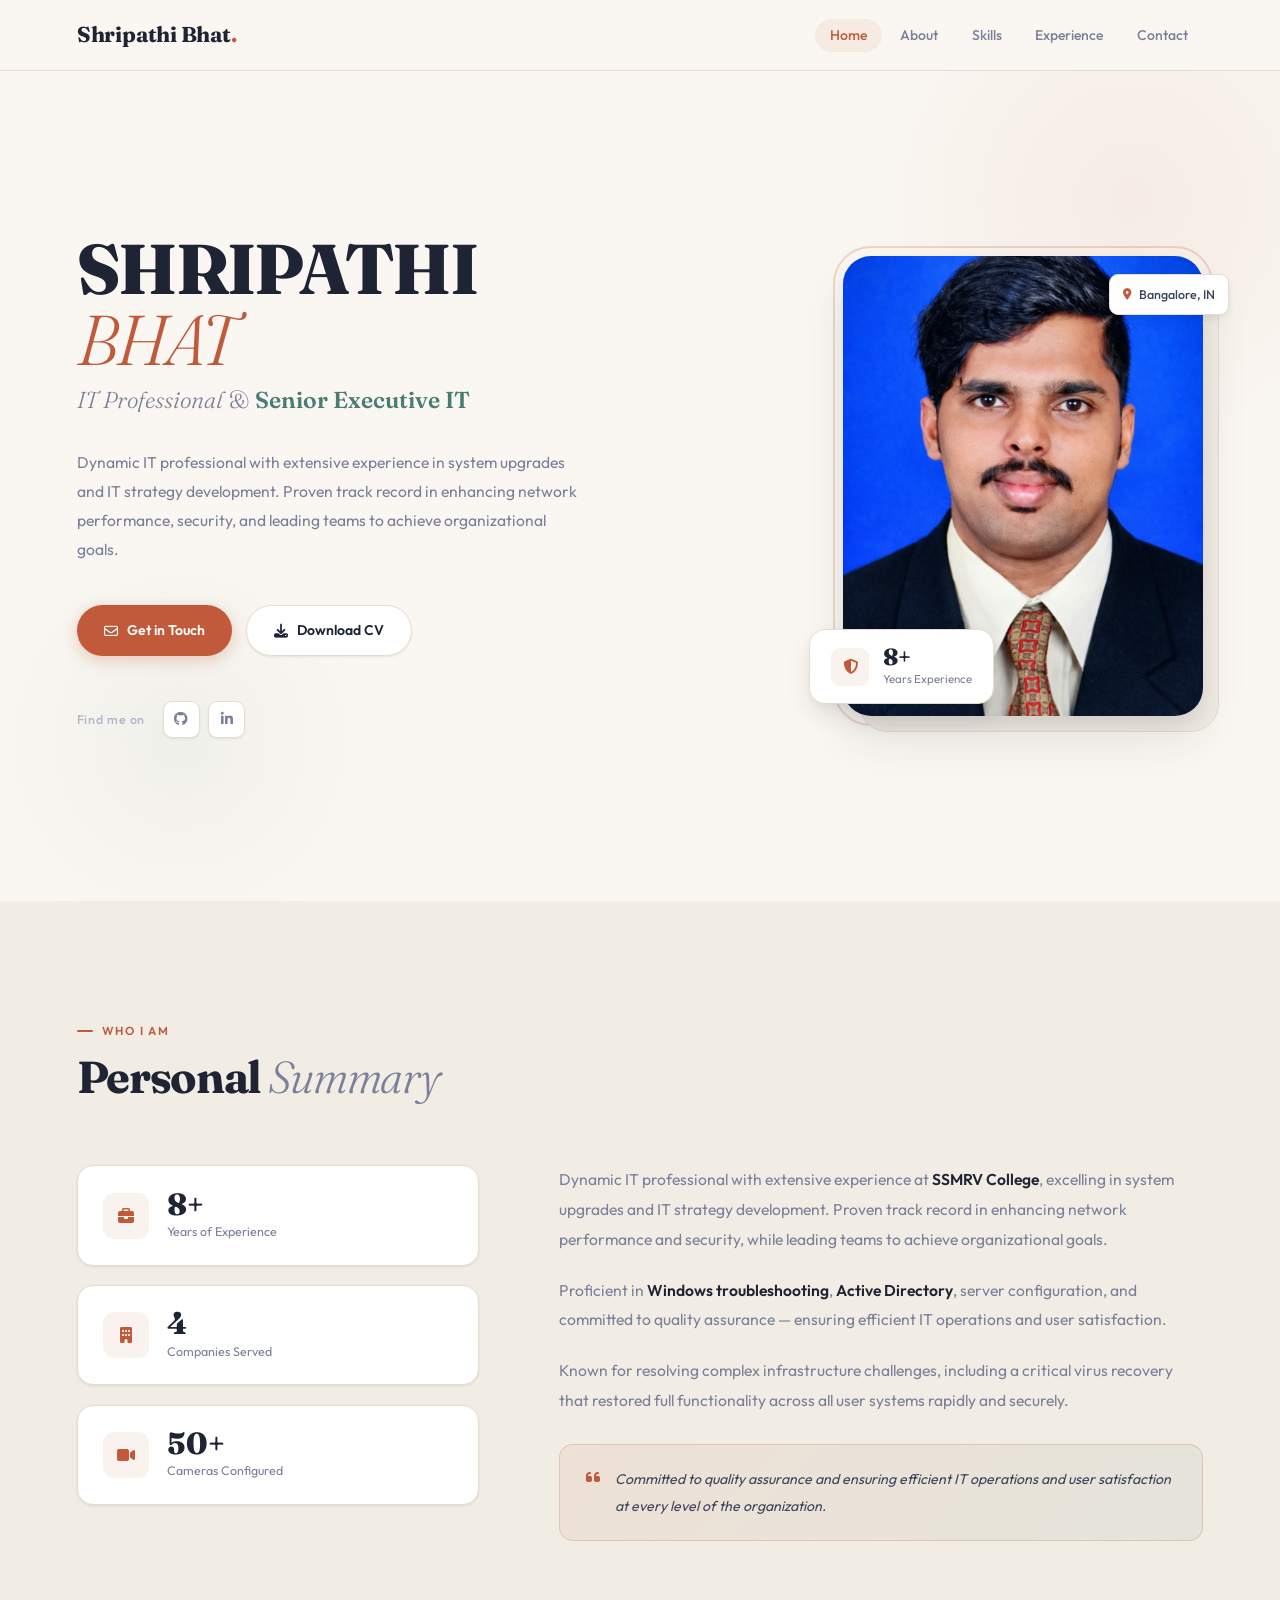
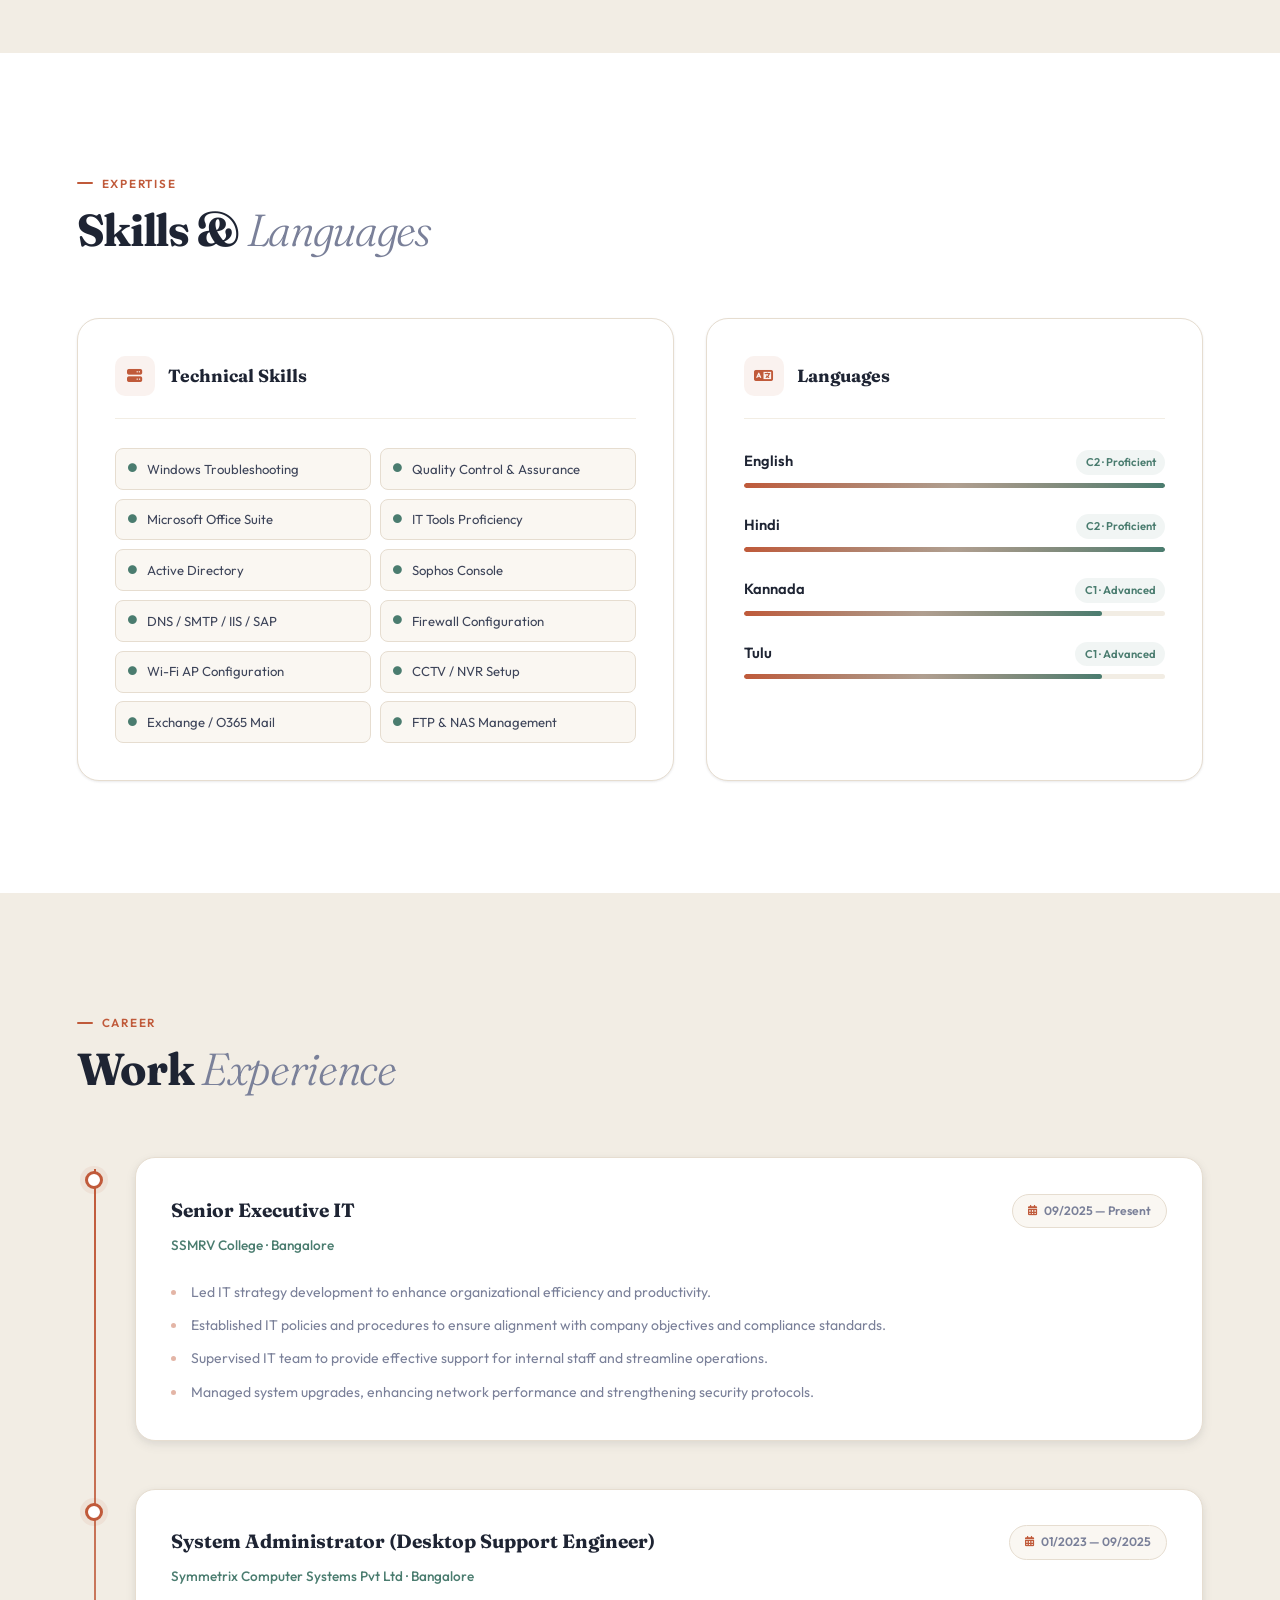
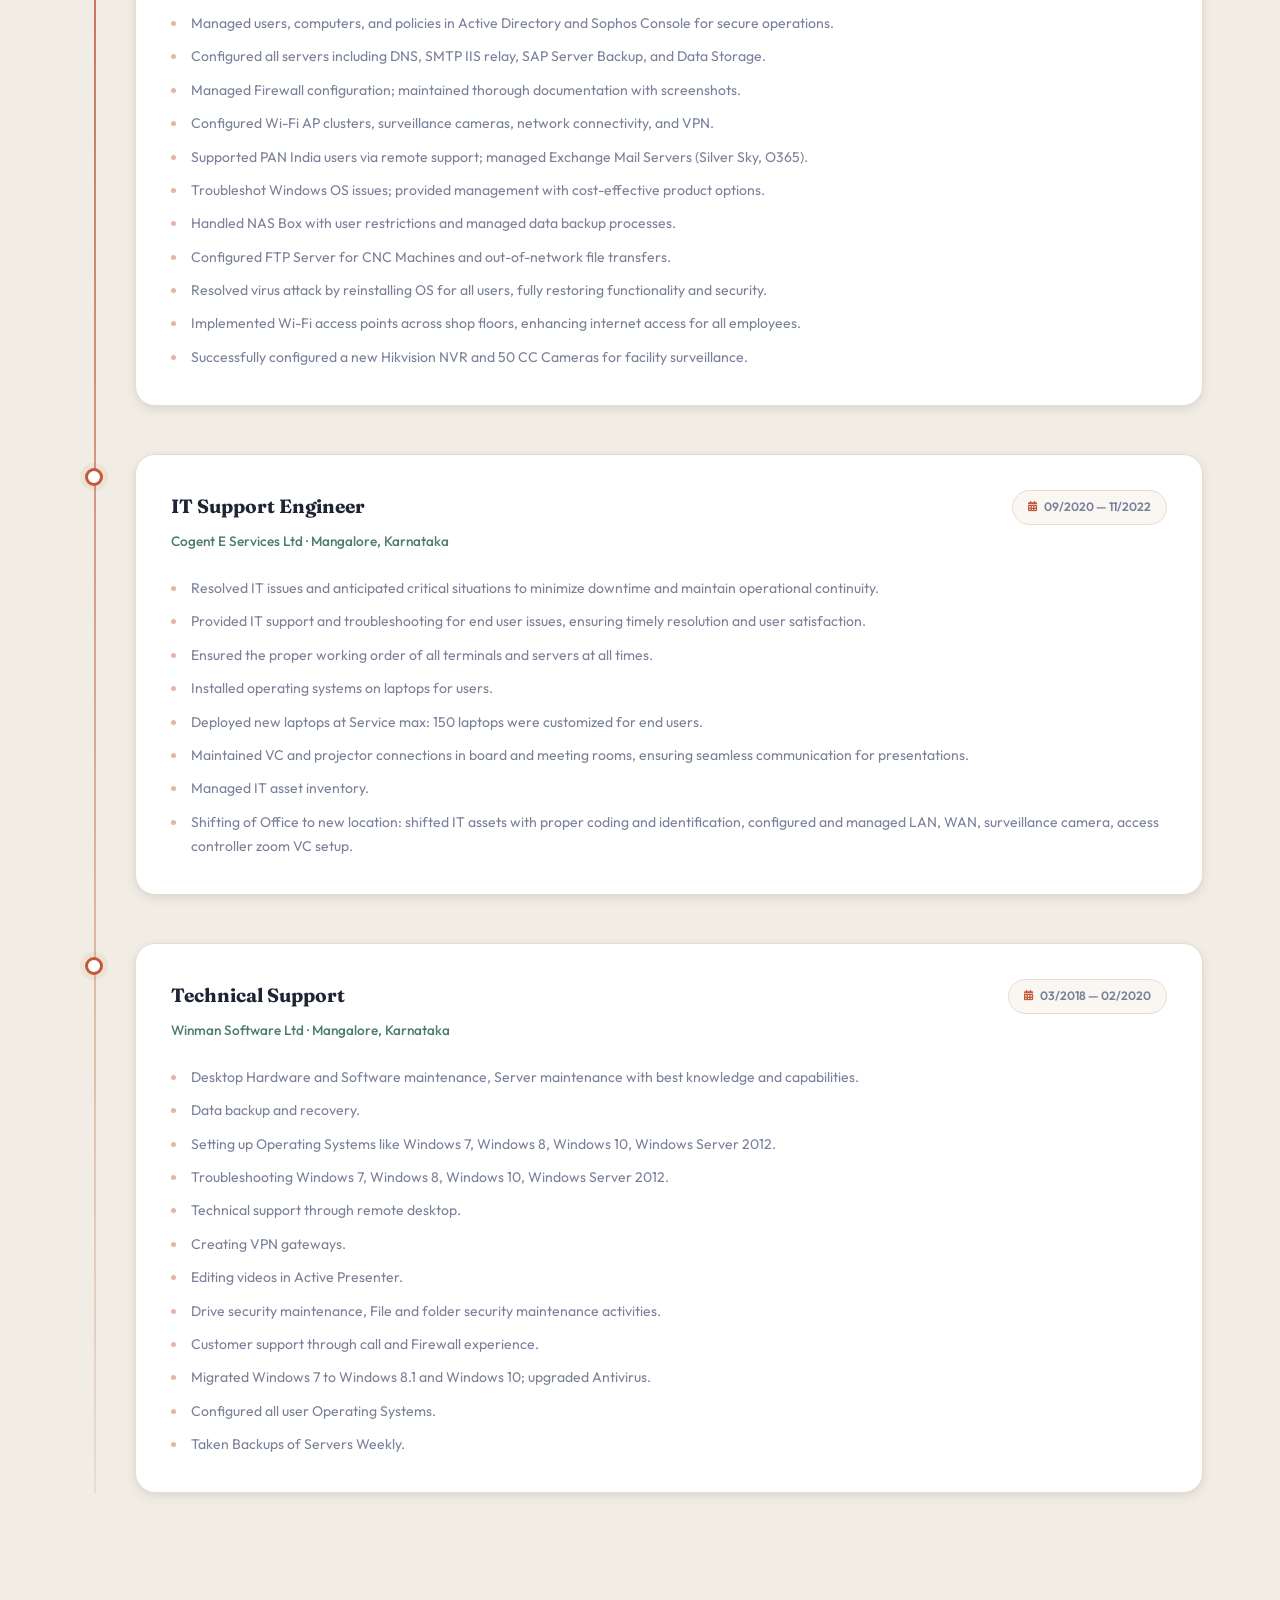
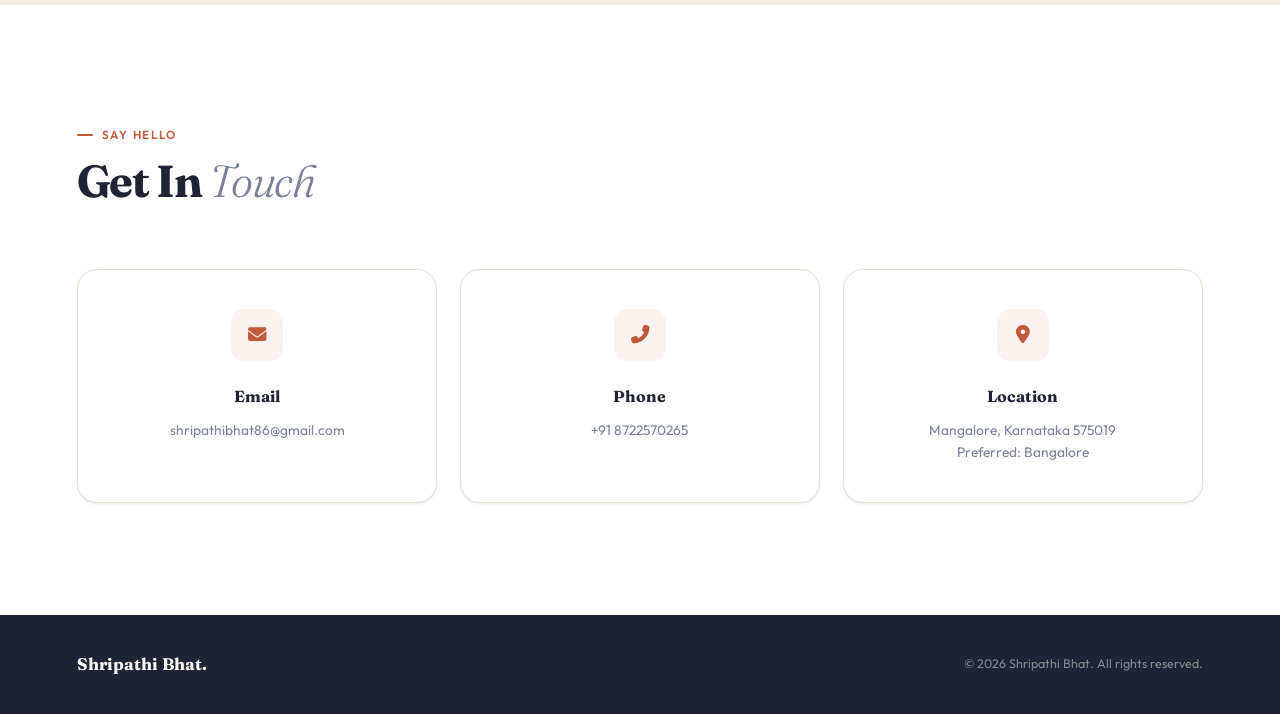
==== commit 4a045bb4: "Update index.html" ====
--- a/index.html
+++ b/index.html
@@ -3,7 +3,7 @@
 <head>
     <meta charset="UTF-8">
     <meta name="viewport" content="width=device-width, initial-scale=1.0">
-    <title>Shripathi Bhat | Portfolio</title>
+    <title>Shripathi Bhat | Senior Executive IT</title>
     <link rel="preconnect" href="https://fonts.googleapis.com">
     <link rel="preconnect" href="https://fonts.gstatic.com" crossorigin>
     <link href="https://fonts.googleapis.com/css2?family=Fraunces:ital,opsz,wght@0,9..144,300;0,9..144,600;0,9..144,700;0,9..144,800;1,9..144,300&family=Outfit:wght@300;400;500;600&display=swap" rel="stylesheet">
@@ -165,7 +165,7 @@
                                 <h3 class="job-title">Senior Executive IT</h3>
                                 <span class="company">SSMRV College · Bangalore</span>
                             </div>
-                            <span class="date-pill"><i class="fas fa-calendar-alt"></i> 09/2023 — Present</span>
+                            <span class="date-pill"><i class="fas fa-calendar-alt"></i> 09/2025 — Present</span>
                         </div>
                         <ul class="duties">
                             <li>Led IT strategy development to enhance organizational efficiency and productivity.</li>
@@ -184,7 +184,7 @@
                                 <h3 class="job-title">System Administrator (Desktop Support Engineer)</h3>
                                 <span class="company">Symmetrix Computer Systems Pvt Ltd · Bangalore</span>
                             </div>
-                            <span class="date-pill"><i class="fas fa-calendar-alt"></i> 01/2023 — 09/2023</span>
+                            <span class="date-pill"><i class="fas fa-calendar-alt"></i> 01/2023 — 09/2025</span>
                         </div>
                         <ul class="duties">
                             <li>Managed users, computers, and policies in Active Directory and Sophos Console for secure operations.</li>
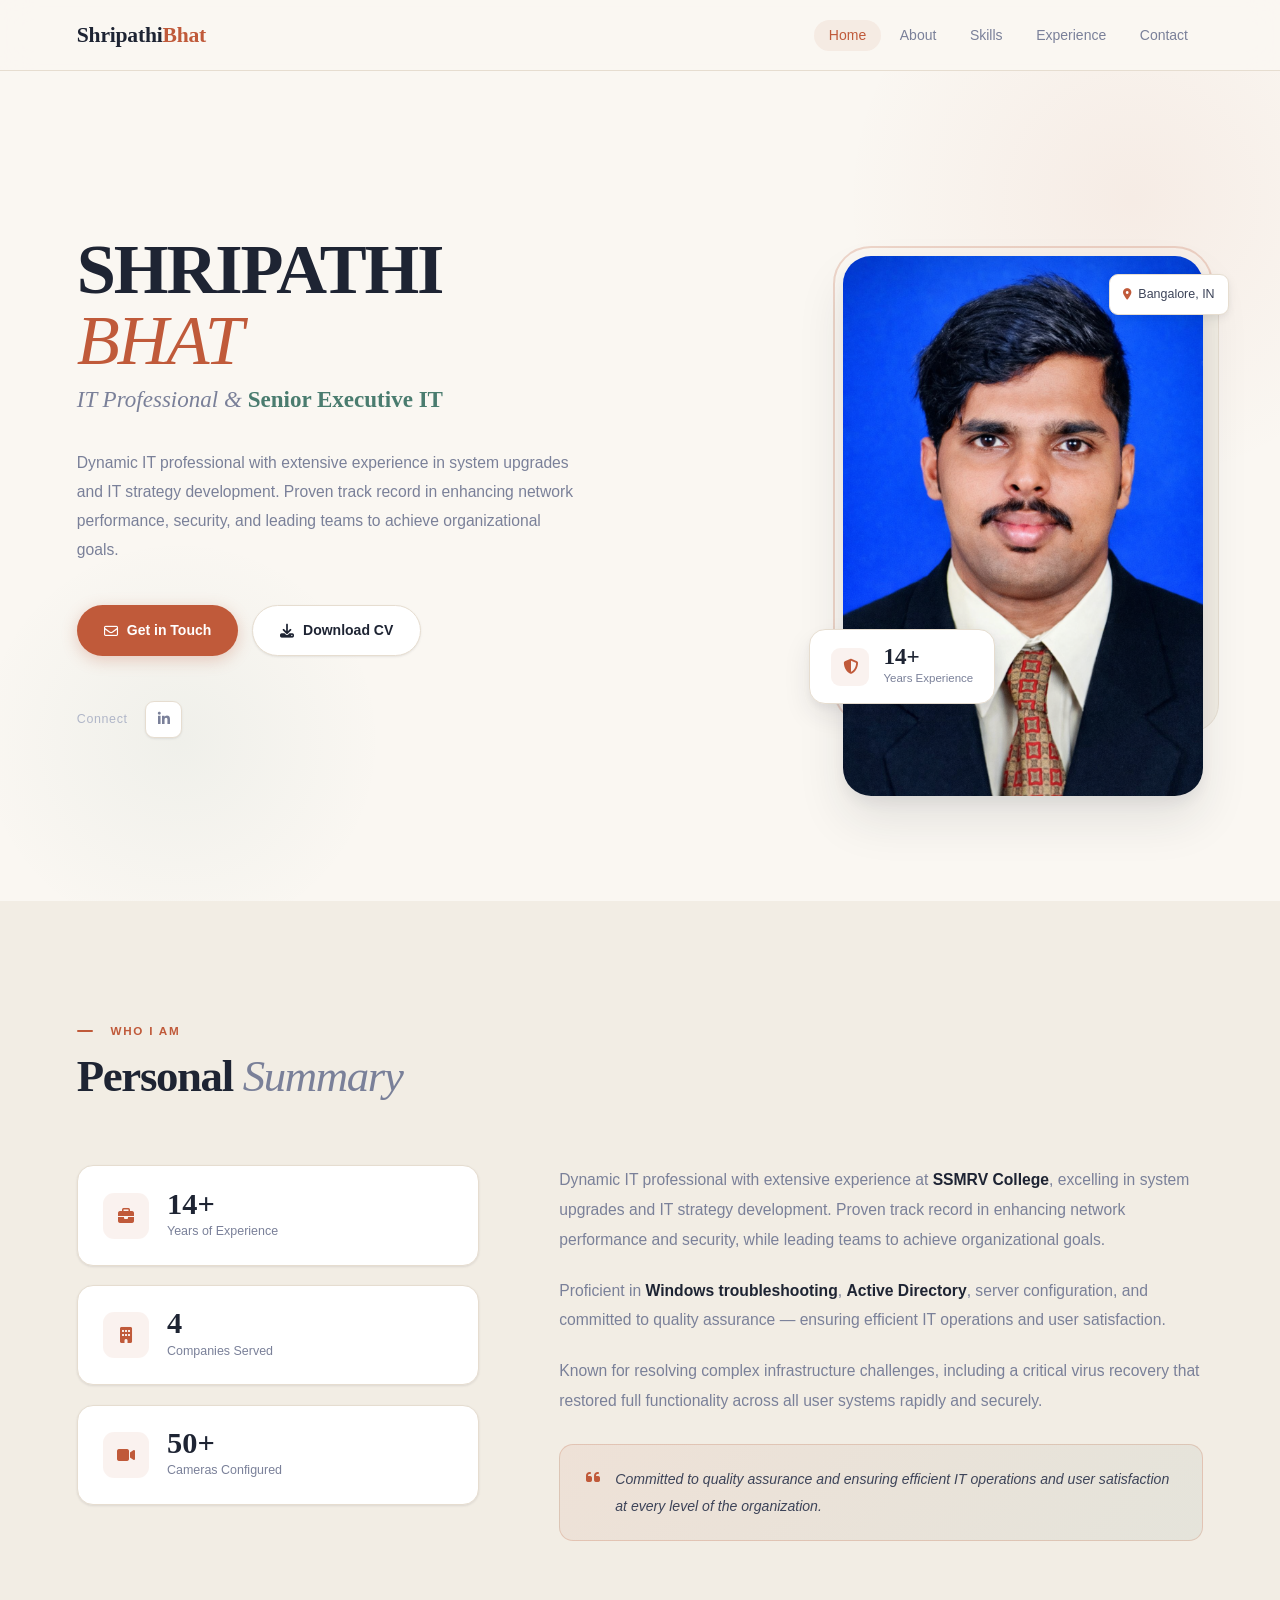
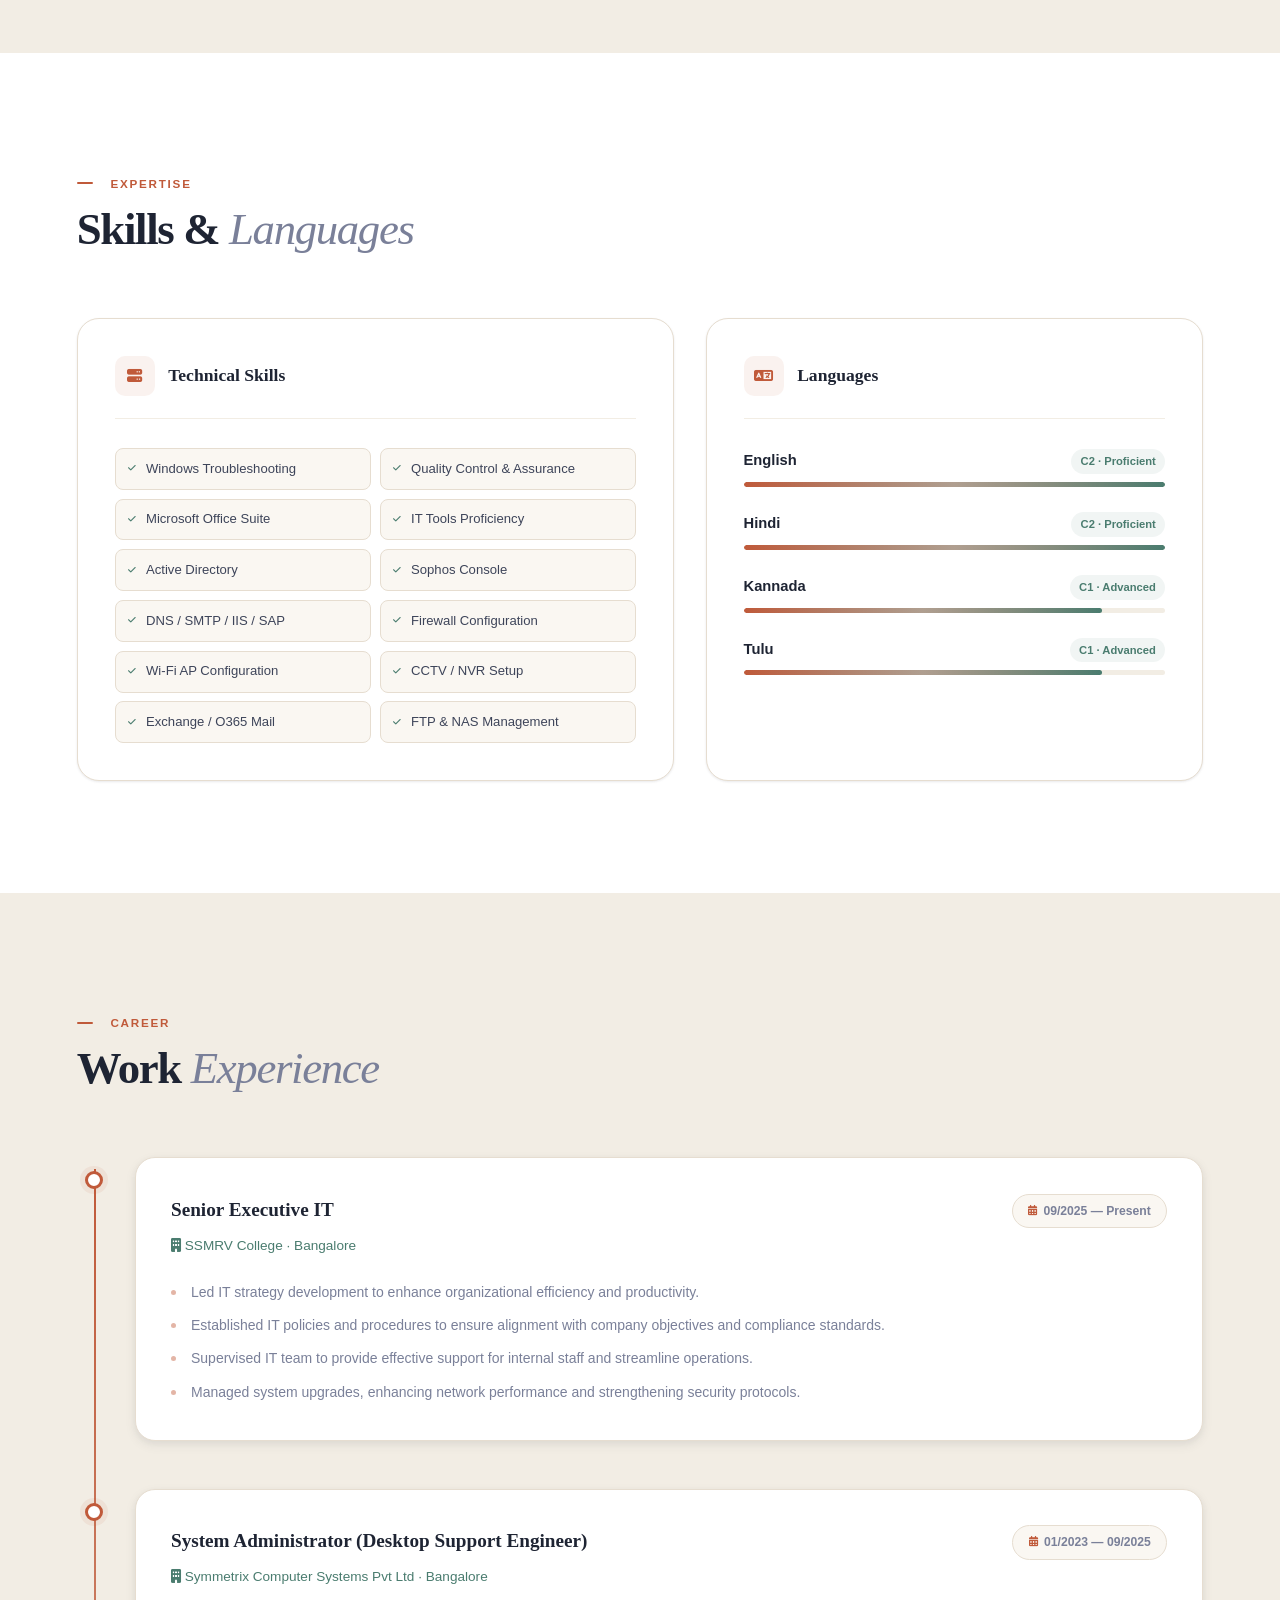
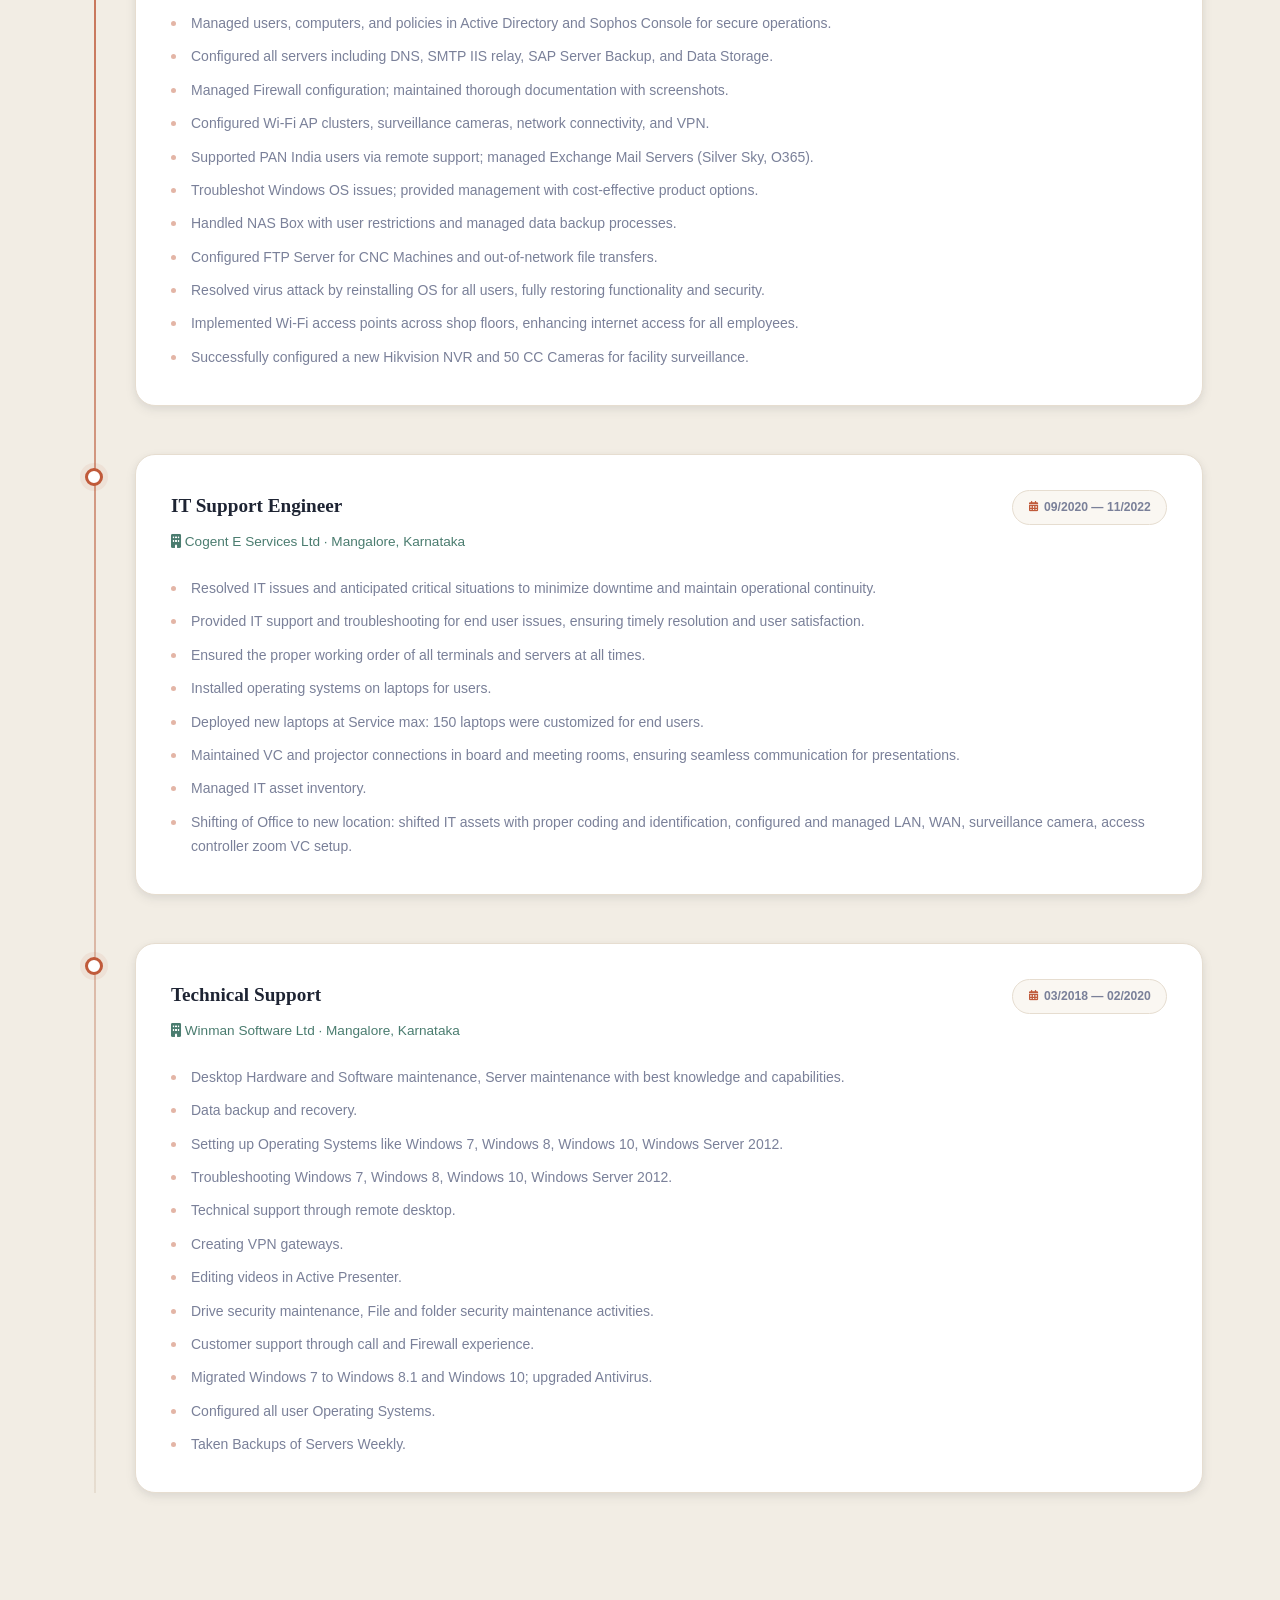
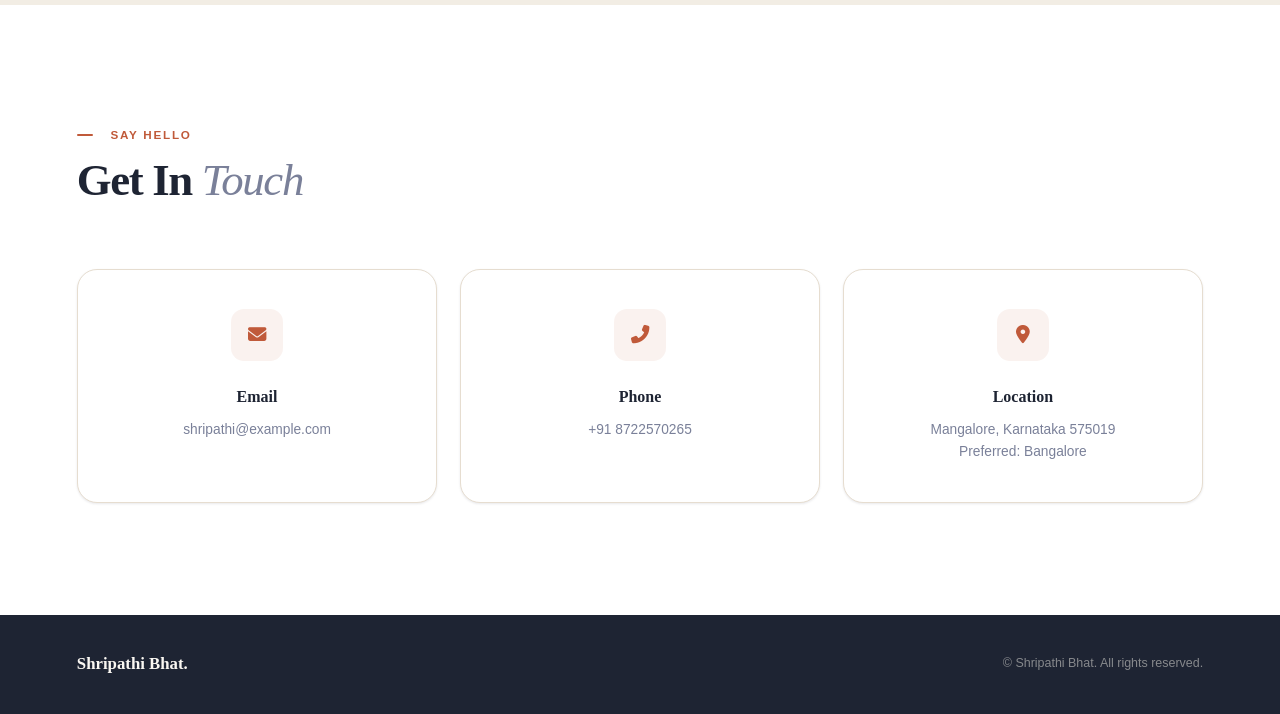
==== commit 587c5186: "Update index.html" ====
--- a/index.html
+++ b/index.html
@@ -6,7 +6,7 @@
     <title>Shripathi Bhat | Senior Executive IT</title>
     <link rel="preconnect" href="https://fonts.googleapis.com">
     <link rel="preconnect" href="https://fonts.gstatic.com" crossorigin>
-    <link href="https://fonts.googleapis.com/css2?family=Fraunces:ital,opsz,wght@0,9..144,300;0,9..144,600;0,9..144,700;0,9..144,800;1,9..144,300&family=Outfit:wght@300;400;500;600&display=swap" rel="stylesheet">
+    <link href="https://fonts.googleapis.com/css2?family=Playfair+Display:ital,wght@0,400;0,600;0,700;0,800;1,400;1,600&family=DM+Sans:wght@300;400;500;600&display=swap" rel="stylesheet">
     <link rel="stylesheet" href="https://cdnjs.cloudflare.com/ajax/libs/font-awesome/6.4.0/css/all.min.css">
     <link rel="stylesheet" href="style.css">
 </head>
@@ -14,7 +14,7 @@
 
 <nav class="navbar">
     <div class="nav-container">
-        <a href="#" class="logo">Shripathi Bhat<span>.</span></a>
+        <a href="#" class="logo">Shripathi<span>Bhat</span></a>
         <ul class="nav-links">
             <li><a href="#home" class="active">Home</a></li>
             <li><a href="#about">About</a></li>
@@ -30,26 +30,32 @@
 
     <!-- HERO -->
     <section id="home" class="hero">
+        <div class="hero-bg-lines"></div>
         <div class="hero-container">
             <div class="hero-content">
                 <h1 class="hero-name">SHRIPATHI<br><em>BHAT</em></h1>
-                <p class="hero-subtitle">IT Professional <span style="font-style:normal;">&</span> <strong>Senior Executive IT</strong></p>
+                <p class="hero-subtitle">IT Professional &amp; <strong>Senior Executive IT</strong></p>
                 <p class="hero-summary">Dynamic IT professional with extensive experience in system upgrades and IT strategy development. Proven track record in enhancing network performance, security, and leading teams to achieve organizational goals.</p>
                 <div class="hero-actions">
                     <a href="#contact" class="btn btn-primary"><i class="far fa-envelope"></i> Get in Touch</a>
                     <a href="assets/Shripathi_Bhat_Resume.pdf" download class="btn btn-secondary"><i class="fas fa-download"></i> Download CV</a>
                 </div>
                 <div class="hero-social">
-                    <span class="social-label">Find me on</span>
-                    <div class="social-icons">
-                        <a href="#" class="social-btn"><i class="fab fa-github"></i></a>
-                        <a href="#" class="social-btn"><i class="fab fa-linkedin-in"></i></a>
-                    </div>
+                    <span class="social-label">Connect</span>
+                    
+					<div class="social-icons">
+					<a href="https://www.linkedin.com/in/shripathi-bhat-326562183/" target="_blank" rel="noopener noreferrer" class="social-btn" aria-label="LinkedIn">
+					<i class="fab fa-linkedin-in"></i>
+					</a>
+					</div>
+					
                 </div>
             </div>
             <div class="hero-visual">
                 <div class="img-wrap">
-                    <img src="assets/profile.jpg" alt="Shripathi Bhat" class="profile-img">
+                    <div class="img-frame">
+                        <img src="assets/profile.jpg" alt="Shripathi Bhat" class="profile-img">
+                    </div>
                     <div class="exp-badge">
                         <div class="badge-icon"><i class="fas fa-shield-alt"></i></div>
                         <div>
@@ -66,21 +72,30 @@
     <!-- ABOUT -->
     <section id="about" class="section section-alt">
         <div class="section-container">
-            <div class="section-kicker">Who I Am</div>
+            <div class="section-kicker"><span></span>Who I Am</div>
             <h2 class="section-heading">Personal <em>Summary</em></h2>
             <div class="about-layout">
                 <div class="about-stats">
                     <div class="stat-card">
                         <div class="stat-icon"><i class="fas fa-briefcase"></i></div>
-                        <div><div class="stat-num" id="yearsExpStat">14+</div><div class="stat-label">Years of Experience</div></div>
+                        <div>
+                            <div class="stat-num" id="yearsExpStat">14+</div>
+                            <div class="stat-label">Years of Experience</div>
+                        </div>
                     </div>
                     <div class="stat-card">
                         <div class="stat-icon"><i class="fas fa-building"></i></div>
-                        <div><div class="stat-num">4</div><div class="stat-label">Companies Served</div></div>
+                        <div>
+                            <div class="stat-num">4</div>
+                            <div class="stat-label">Companies Served</div>
+                        </div>
                     </div>
                     <div class="stat-card">
                         <div class="stat-icon"><i class="fas fa-video"></i></div>
-                        <div><div class="stat-num">50+</div><div class="stat-label">Cameras Configured</div></div>
+                        <div>
+                            <div class="stat-num">50+</div>
+                            <div class="stat-label">Cameras Configured</div>
+                        </div>
                     </div>
                 </div>
                 <div class="about-text">
@@ -99,7 +114,7 @@
     <!-- SKILLS -->
     <section id="skills" class="section section-white">
         <div class="section-container">
-            <div class="section-kicker">Expertise</div>
+            <div class="section-kicker"><span></span>Expertise</div>
             <h2 class="section-heading">Skills &amp; <em>Languages</em></h2>
             <div class="skills-grid">
                 <div class="skill-card">
@@ -108,18 +123,18 @@
                         <span class="card-title">Technical Skills</span>
                     </div>
                     <div class="tech-grid">
-                        <div class="tech-item"><i class="fas fa-circle"></i>Windows Troubleshooting</div>
-                        <div class="tech-item"><i class="fas fa-circle"></i>Quality Control &amp; Assurance</div>
-                        <div class="tech-item"><i class="fas fa-circle"></i>Microsoft Office Suite</div>
-                        <div class="tech-item"><i class="fas fa-circle"></i>IT Tools Proficiency</div>
-                        <div class="tech-item"><i class="fas fa-circle"></i>Active Directory</div>
-                        <div class="tech-item"><i class="fas fa-circle"></i>Sophos Console</div>
-                        <div class="tech-item"><i class="fas fa-circle"></i>DNS / SMTP / IIS / SAP</div>
-                        <div class="tech-item"><i class="fas fa-circle"></i>Firewall Configuration</div>
-                        <div class="tech-item"><i class="fas fa-circle"></i>Wi-Fi AP Configuration</div>
-                        <div class="tech-item"><i class="fas fa-circle"></i>CCTV / NVR Setup</div>
-                        <div class="tech-item"><i class="fas fa-circle"></i>Exchange / O365 Mail</div>
-                        <div class="tech-item"><i class="fas fa-circle"></i>FTP &amp; NAS Management</div>
+                        <div class="tech-item"><i class="fas fa-check"></i>Windows Troubleshooting</div>
+                        <div class="tech-item"><i class="fas fa-check"></i>Quality Control &amp; Assurance</div>
+                        <div class="tech-item"><i class="fas fa-check"></i>Microsoft Office Suite</div>
+                        <div class="tech-item"><i class="fas fa-check"></i>IT Tools Proficiency</div>
+                        <div class="tech-item"><i class="fas fa-check"></i>Active Directory</div>
+                        <div class="tech-item"><i class="fas fa-check"></i>Sophos Console</div>
+                        <div class="tech-item"><i class="fas fa-check"></i>DNS / SMTP / IIS / SAP</div>
+                        <div class="tech-item"><i class="fas fa-check"></i>Firewall Configuration</div>
+                        <div class="tech-item"><i class="fas fa-check"></i>Wi-Fi AP Configuration</div>
+                        <div class="tech-item"><i class="fas fa-check"></i>CCTV / NVR Setup</div>
+                        <div class="tech-item"><i class="fas fa-check"></i>Exchange / O365 Mail</div>
+                        <div class="tech-item"><i class="fas fa-check"></i>FTP &amp; NAS Management</div>
                     </div>
                 </div>
                 <div class="skill-card">
@@ -128,20 +143,32 @@
                         <span class="card-title">Languages</span>
                     </div>
                     <div class="lang-stack">
-                        <div>
-                            <div class="lang-top"><span class="lang-name">English</span><span class="lang-badge">C2 · Proficient</span></div>
+                        <div class="lang-row">
+                            <div class="lang-top">
+                                <span class="lang-name">English</span>
+                                <span class="lang-badge">C2 · Proficient</span>
+                            </div>
                             <div class="track"><div class="fill" style="width:100%"></div></div>
                         </div>
-                        <div>
-                            <div class="lang-top"><span class="lang-name">Hindi</span><span class="lang-badge">C2 · Proficient</span></div>
+                        <div class="lang-row">
+                            <div class="lang-top">
+                                <span class="lang-name">Hindi</span>
+                                <span class="lang-badge">C2 · Proficient</span>
+                            </div>
                             <div class="track"><div class="fill" style="width:100%"></div></div>
                         </div>
-                        <div>
-                            <div class="lang-top"><span class="lang-name">Kannada</span><span class="lang-badge">C1 · Advanced</span></div>
+                        <div class="lang-row">
+                            <div class="lang-top">
+                                <span class="lang-name">Kannada</span>
+                                <span class="lang-badge">C1 · Advanced</span>
+                            </div>
                             <div class="track"><div class="fill" style="width:85%"></div></div>
                         </div>
-                        <div>
-                            <div class="lang-top"><span class="lang-name">Tulu</span><span class="lang-badge">C1 · Advanced</span></div>
+                        <div class="lang-row">
+                            <div class="lang-top">
+                                <span class="lang-name">Tulu</span>
+                                <span class="lang-badge">C1 · Advanced</span>
+                            </div>
                             <div class="track"><div class="fill" style="width:85%"></div></div>
                         </div>
                     </div>
@@ -153,17 +180,17 @@
     <!-- EXPERIENCE -->
     <section id="experience" class="section section-alt">
         <div class="section-container">
-            <div class="section-kicker">Career</div>
+            <div class="section-kicker"><span></span>Career</div>
             <h2 class="section-heading">Work <em>Experience</em></h2>
             <div class="timeline">
 
                 <div class="tl-item">
-                    <div class="tl-dot"></div>
+                    <div class="tl-dot"><div class="tl-dot-inner"></div></div>
                     <div class="tl-card">
                         <div class="tl-header">
                             <div>
                                 <h3 class="job-title">Senior Executive IT</h3>
-                                <span class="company">SSMRV College · Bangalore</span>
+                                <span class="company"><i class="fas fa-building"></i> SSMRV College · Bangalore</span>
                             </div>
                             <span class="date-pill"><i class="fas fa-calendar-alt"></i> 09/2025 — Present</span>
                         </div>
@@ -177,12 +204,12 @@
                 </div>
 
                 <div class="tl-item">
-                    <div class="tl-dot"></div>
+                    <div class="tl-dot"><div class="tl-dot-inner"></div></div>
                     <div class="tl-card">
                         <div class="tl-header">
                             <div>
                                 <h3 class="job-title">System Administrator (Desktop Support Engineer)</h3>
-                                <span class="company">Symmetrix Computer Systems Pvt Ltd · Bangalore</span>
+                                <span class="company"><i class="fas fa-building"></i> Symmetrix Computer Systems Pvt Ltd · Bangalore</span>
                             </div>
                             <span class="date-pill"><i class="fas fa-calendar-alt"></i> 01/2023 — 09/2025</span>
                         </div>
@@ -203,12 +230,12 @@
                 </div>
 
                 <div class="tl-item">
-                    <div class="tl-dot"></div>
+                    <div class="tl-dot"><div class="tl-dot-inner"></div></div>
                     <div class="tl-card">
                         <div class="tl-header">
                             <div>
                                 <h3 class="job-title">IT Support Engineer</h3>
-                                <span class="company">Cogent E Services Ltd · Mangalore, Karnataka</span>
+                                <span class="company"><i class="fas fa-building"></i> Cogent E Services Ltd · Mangalore, Karnataka</span>
                             </div>
                             <span class="date-pill"><i class="fas fa-calendar-alt"></i> 09/2020 — 11/2022</span>
                         </div>
@@ -226,12 +253,12 @@
                 </div>
 
                 <div class="tl-item">
-                    <div class="tl-dot"></div>
+                    <div class="tl-dot"><div class="tl-dot-inner"></div></div>
                     <div class="tl-card">
                         <div class="tl-header">
                             <div>
                                 <h3 class="job-title">Technical Support</h3>
-                                <span class="company">Winman Software Ltd · Mangalore, Karnataka</span>
+                                <span class="company"><i class="fas fa-building"></i> Winman Software Ltd · Mangalore, Karnataka</span>
                             </div>
                             <span class="date-pill"><i class="fas fa-calendar-alt"></i> 03/2018 — 02/2020</span>
                         </div>
@@ -259,13 +286,13 @@
     <!-- CONTACT -->
     <section id="contact" class="section section-white">
         <div class="section-container">
-            <div class="section-kicker">Say Hello</div>
+            <div class="section-kicker"><span></span>Say Hello</div>
             <h2 class="section-heading">Get In <em>Touch</em></h2>
             <div class="contact-cards">
                 <div class="contact-card">
                     <div class="contact-icon"><i class="fas fa-envelope"></i></div>
                     <h3>Email</h3>
-                    <p><a href="mailto:shripathibhat86@gmail.com">shripathibhat86@gmail.com</a></p>
+                    <p><a href="mailto:shripathi@example.com">shripathi@example.com</a></p>
                 </div>
                 <div class="contact-card">
                     <div class="contact-icon"><i class="fas fa-phone-alt"></i></div>
@@ -290,79 +317,6 @@
     </div>
 </footer>
 
-<script>
-document.addEventListener('DOMContentLoaded', () => {
-
-    /* ── Auto years of experience (actual worked periods, gaps excluded) ── */
-    const workPeriods = [
-        { start: new Date(2018, 2, 1),  end: new Date(2020, 1, 28) },  // Winman Software
-        { start: new Date(2020, 8, 1),  end: new Date(2022, 10, 30) }, // Cogent E Services
-        { start: new Date(2023, 0, 1),  end: new Date(2023, 8, 30) },  // Symmetrix
-        { start: new Date(2023, 8, 1),  end: new Date() }              // SSMRV College (ongoing)
-    ];
-    const totalMs = workPeriods.reduce((sum, p) => sum + (p.end - p.start), 0);
-    const years = Math.floor(totalMs / (1000 * 60 * 60 * 24 * 365.25));
-    const label = years + '+';
-    ['yearsExp', 'yearsExpStat'].forEach(id => {
-        const el = document.getElementById(id);
-        if (el) el.textContent = label;
-    });
-
-    /* ── Footer year ── */
-    const yrEl = document.getElementById('currentYear');
-    if (yrEl) yrEl.textContent = new Date().getFullYear();
-
-    /* ── Mobile menu ── */
-    const hamburger = document.querySelector('.hamburger');
-    const navLinks  = document.querySelector('.nav-links');
-    if (hamburger) {
-        hamburger.addEventListener('click', () => {
-            navLinks.classList.toggle('active');
-            const i = hamburger.querySelector('i');
-            i.classList.toggle('fa-bars');
-            i.classList.toggle('fa-times');
-        });
-    }
-    document.querySelectorAll('.nav-links a').forEach(link => {
-        link.addEventListener('click', () => {
-            navLinks.classList.remove('active');
-            const i = hamburger?.querySelector('i');
-            if (i) { i.classList.add('fa-bars'); i.classList.remove('fa-times'); }
-        });
-    });
-
-    /* ── Active nav on scroll ── */
-    const sections = document.querySelectorAll('section[id]');
-    const navItems = document.querySelectorAll('.nav-links li a');
-    window.addEventListener('scroll', () => {
-        let current = '';
-        sections.forEach(s => { if (pageYOffset >= s.offsetTop - 160) current = s.id; });
-        navItems.forEach(a => {
-            a.classList.remove('active');
-            if (a.getAttribute('href').includes(current)) a.classList.add('active');
-        });
-    }, { passive: true });
-
-    /* ── Timeline scroll-reveal ── */
-    const tlItems = document.querySelectorAll('.tl-item');
-    const observer = new IntersectionObserver((entries, obs) => {
-        entries.forEach(entry => {
-            if (entry.isIntersecting) {
-                entry.target.style.opacity = '1';
-                entry.target.style.transform = 'translateY(0)';
-                obs.unobserve(entry.target);
-            }
-        });
-    }, { threshold: 0.08 });
-
-    tlItems.forEach((item, i) => {
-        item.style.opacity = '0';
-        item.style.transform = 'translateY(20px)';
-        item.style.transitionDelay = (i * 0.08) + 's';
-        observer.observe(item);
-    });
-
-});
-</script>
+<script src="script.js"></script>
 </body>
 </html>
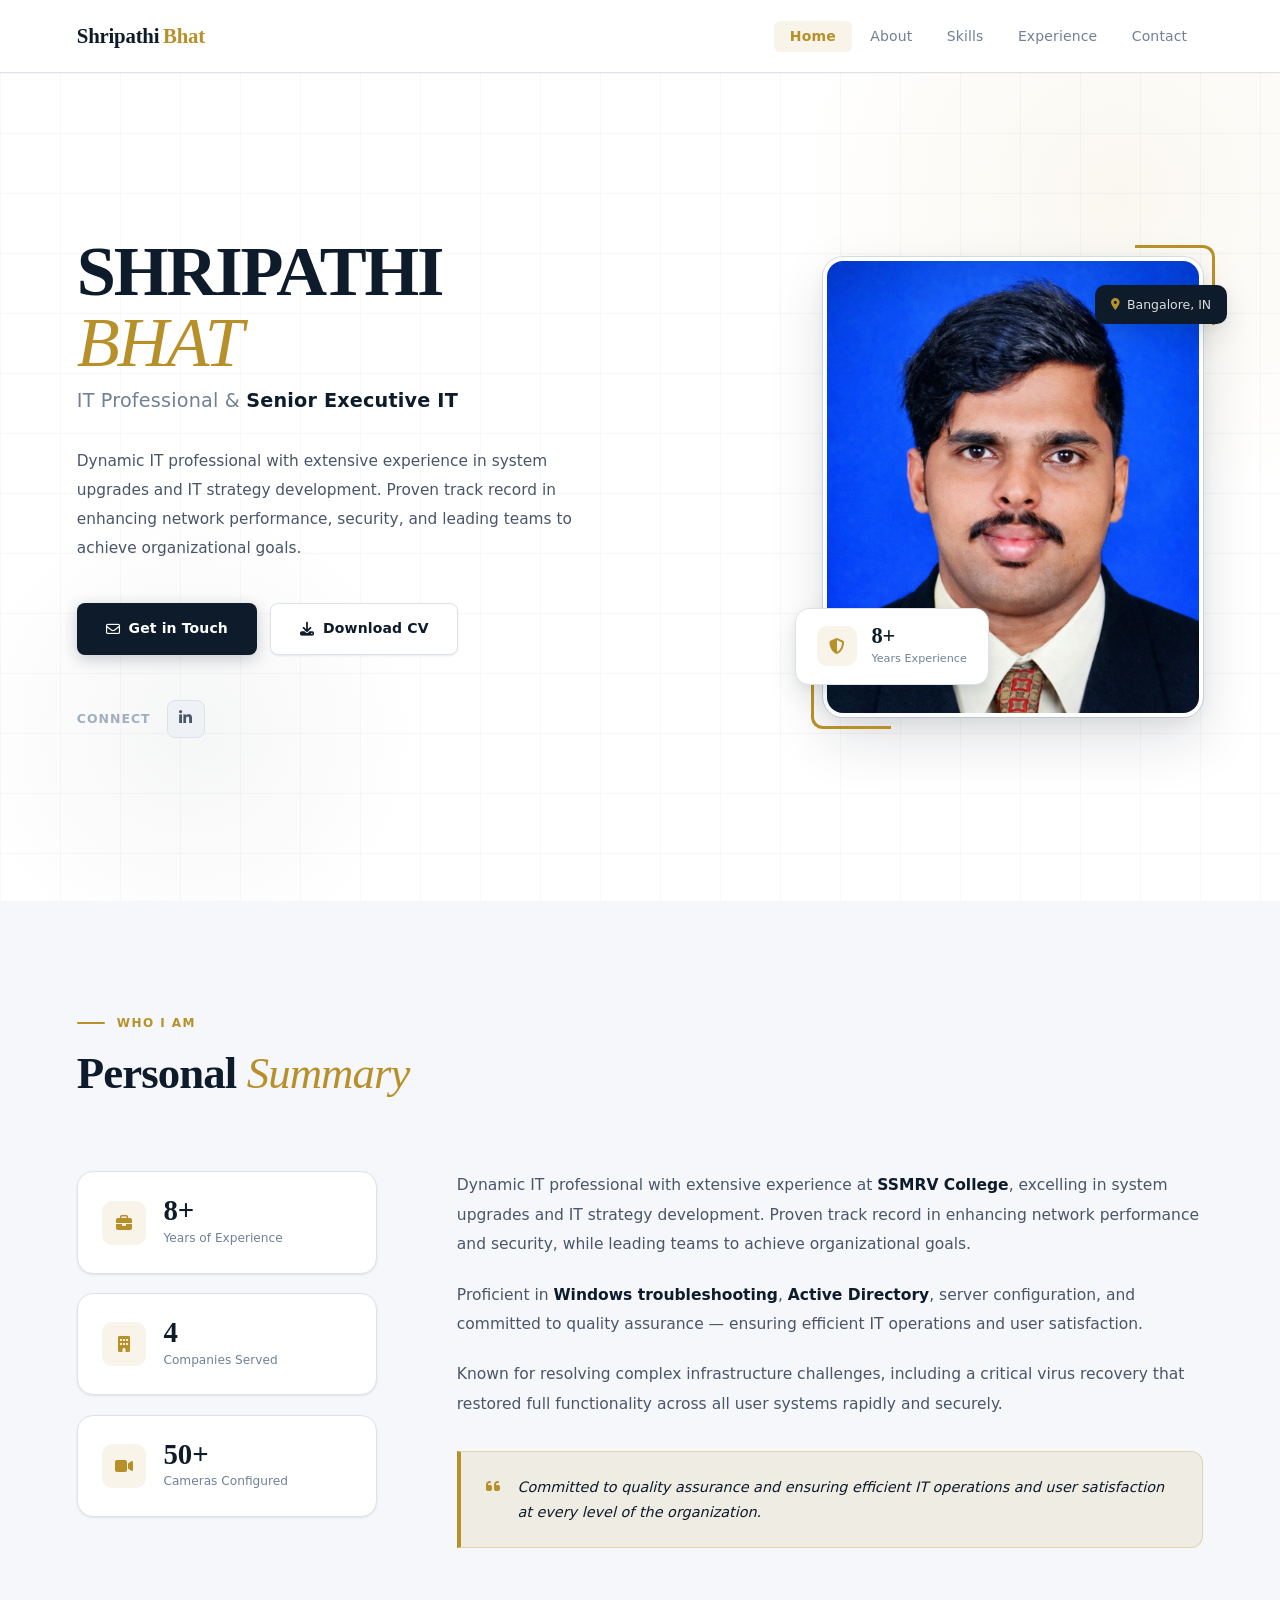
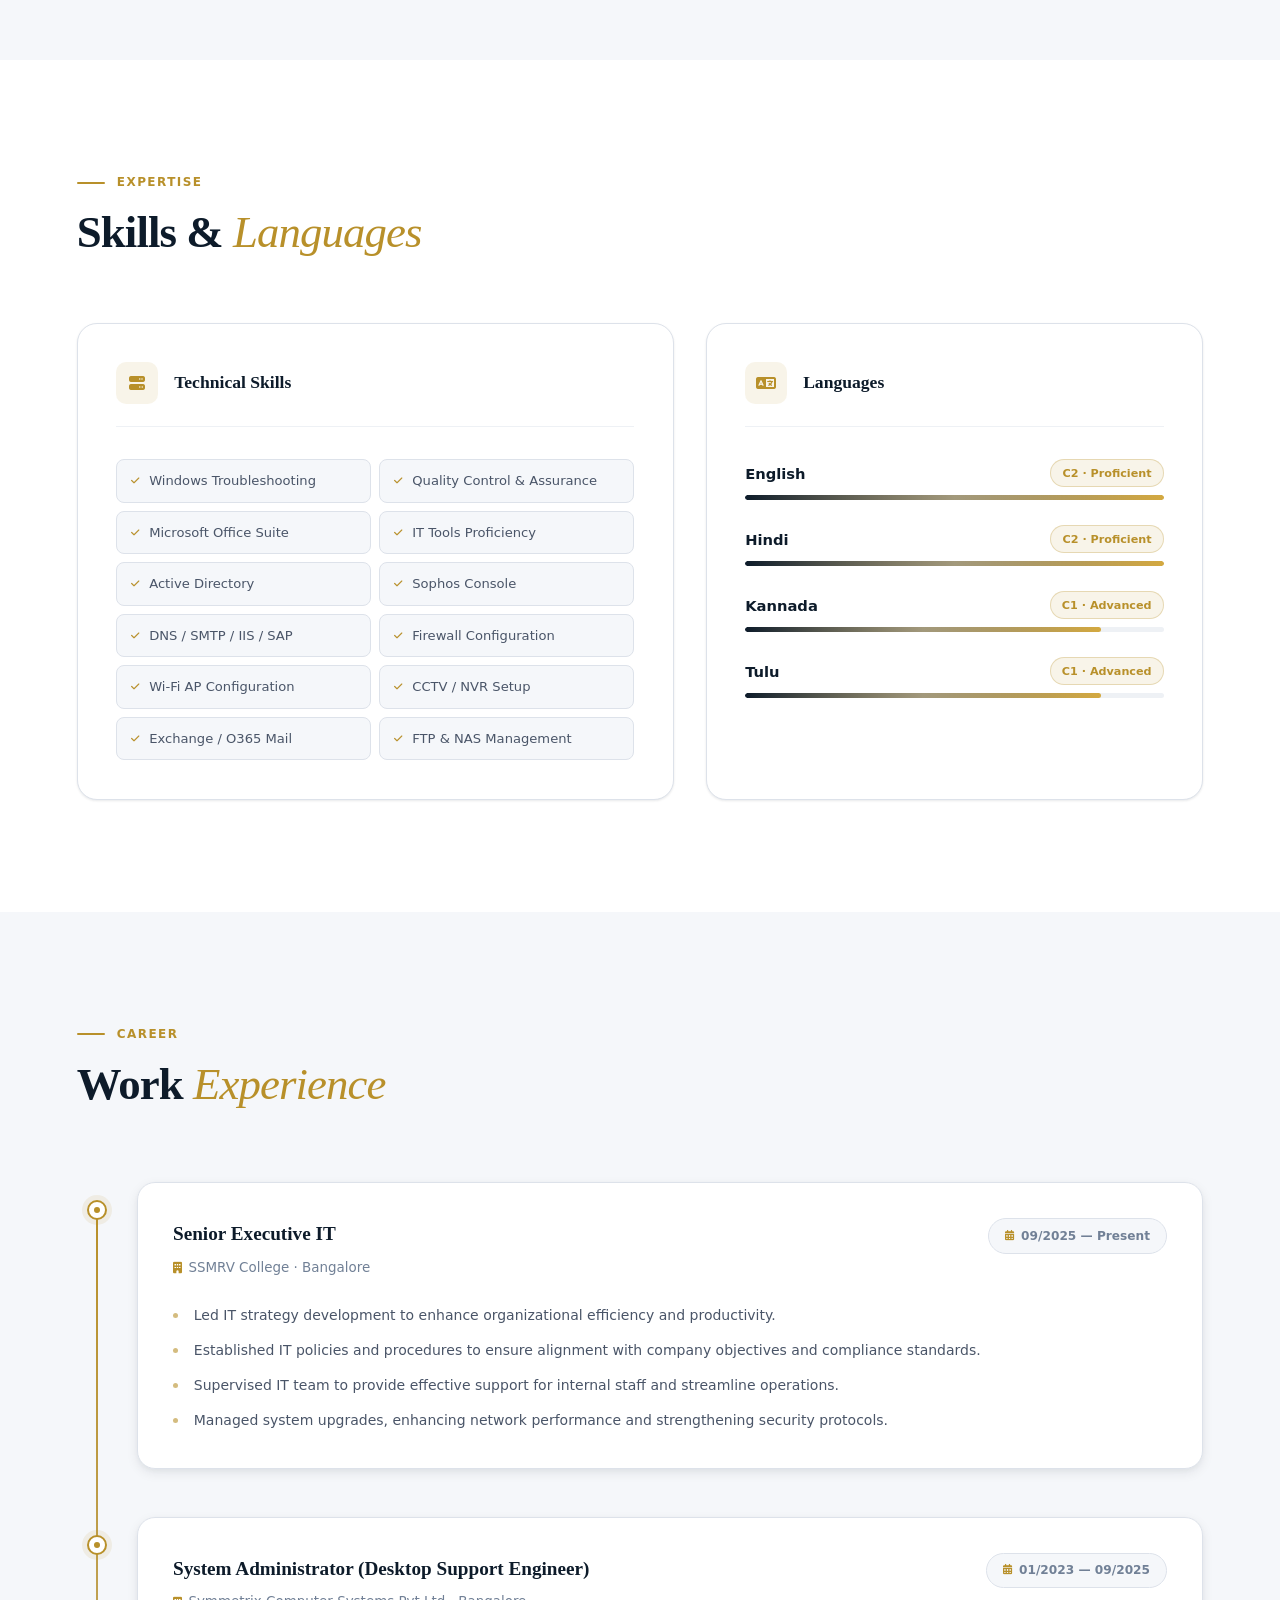
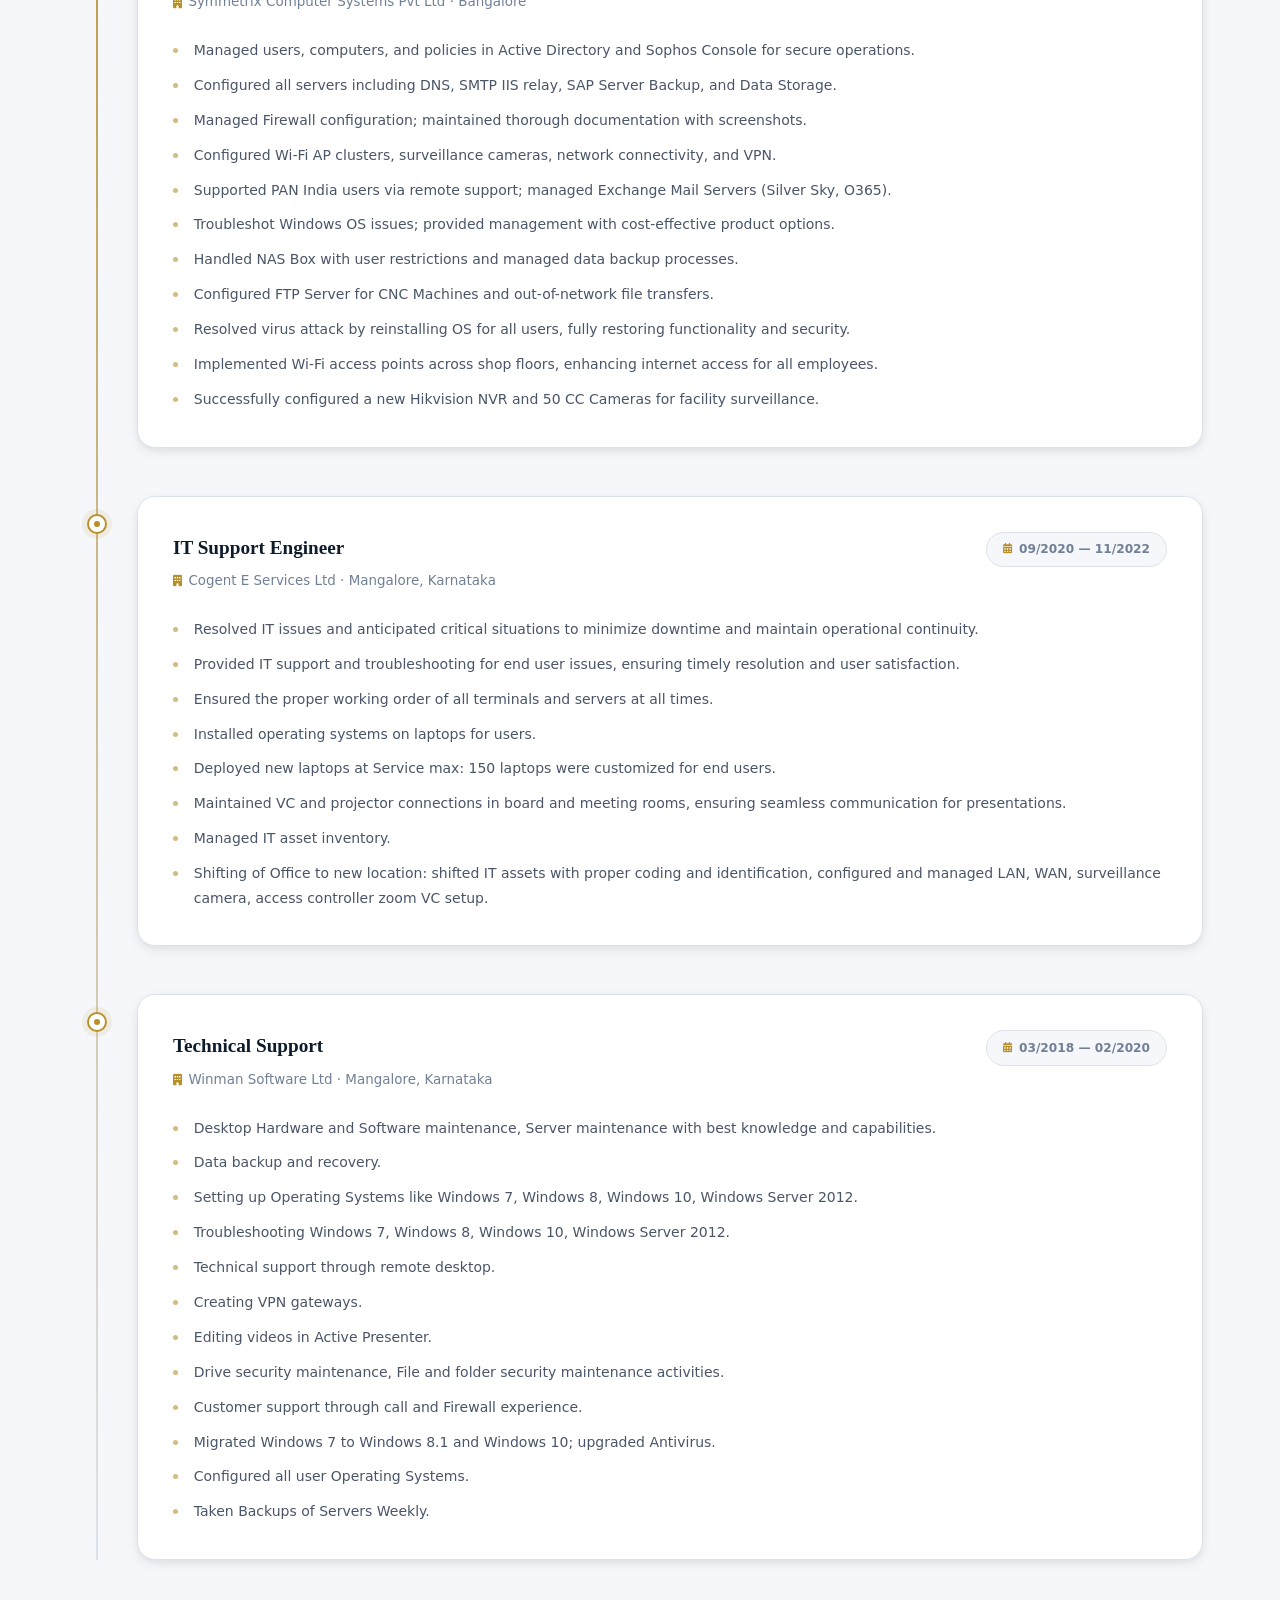
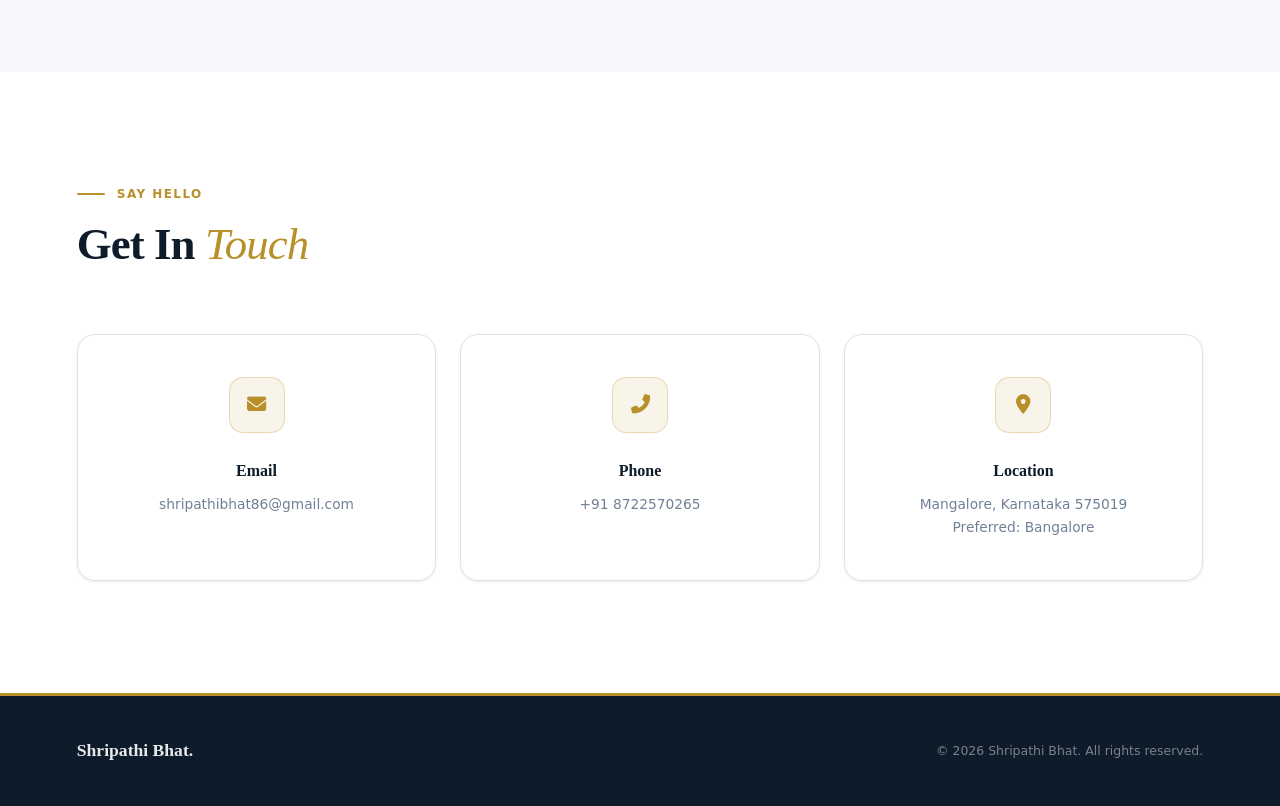
==== commit c89e5e2d: "Update index.html" ====
--- a/index.html
+++ b/index.html
@@ -292,7 +292,7 @@
                 <div class="contact-card">
                     <div class="contact-icon"><i class="fas fa-envelope"></i></div>
                     <h3>Email</h3>
-                    <p><a href="mailto:shripathi@example.com">shripathi@example.com</a></p>
+                    <p><a href="mailto:shripathibhat86@gmail.com">shripathibhat86@gmail.com</a></p>
                 </div>
                 <div class="contact-card">
                     <div class="contact-icon"><i class="fas fa-phone-alt"></i></div>
--- a/style.css
+++ b/style.css
@@ -1,31 +1,36 @@
-/* ═══════════════════════════════════════
-   SHRIPATHI BHAT — PORTFOLIO STYLESHEET
-   ═══════════════════════════════════════ */
-
-/* ── VARIABLES ── */
+/* ═══════════════════════════════════════════
+   SHRIPATHI BHAT — CORPORATE PORTFOLIO
+   Fonts: Playfair Display + DM Sans
+   Palette: Deep Navy · White · Gold
+   ═══════════════════════════════════════════ */
+
+/* ── CSS VARIABLES ── */
 :root {
-    --cream:        #FAF7F2;
-    --cream-dark:   #F2EDE4;
-    --cream-deep:   #E6DDD0;
-    --white:        #FFFFFF;
-    --slate:        #1E2433;
-    --slate-mid:    #3D4459;
-    --slate-muted:  #7A8099;
-    --slate-dim:    #B0B6C8;
-    --rust:         #C05A3A;
-    --rust-light:   #D4724E;
-    --rust-bg:      rgba(192, 90, 58, 0.08);
-    --rust-border:  rgba(192, 90, 58, 0.22);
-    --sage:         #4A7C6F;
-    --sage-bg:      rgba(74, 124, 111, 0.08);
-
-    --shadow-xs: 0 1px 3px rgba(30,36,51,0.06), 0 1px 2px rgba(30,36,51,0.04);
-    --shadow-sm: 0 4px 12px rgba(30,36,51,0.07), 0 2px 6px rgba(30,36,51,0.04);
-    --shadow-md: 0 12px 28px rgba(30,36,51,0.09), 0 4px 10px rgba(30,36,51,0.05);
-    --shadow-lg: 0 24px 48px rgba(30,36,51,0.1), 0 8px 16px rgba(30,36,51,0.06);
-
-    --font-display: 'Fraunces', Georgia, serif;
-    --font-body:    'Outfit', sans-serif;
+    --navy:        #0D1B2A;
+    --navy-mid:    #1A2F44;
+    --navy-light:  #243B55;
+    --white:       #FFFFFF;
+    --off-white:   #F5F7FA;
+    --warm-grey:   #EEF1F5;
+    --border:      #DDE2EA;
+
+    --gold:        #B8902A;
+    --gold-light:  #D4A940;
+    --gold-pale:   rgba(184, 144, 42, 0.10);
+    --gold-border: rgba(184, 144, 42, 0.28);
+
+    --text-primary:   #0D1B2A;
+    --text-secondary: #4A5568;
+    --text-muted:     #718096;
+    --text-dim:       #A0AEC0;
+
+    --shadow-xs: 0 1px 3px rgba(13,27,42,0.06), 0 1px 2px rgba(13,27,42,0.04);
+    --shadow-sm: 0 4px 12px rgba(13,27,42,0.08), 0 2px 6px rgba(13,27,42,0.04);
+    --shadow-md: 0 12px 32px rgba(13,27,42,0.10), 0 4px 12px rgba(13,27,42,0.06);
+    --shadow-lg: 0 24px 56px rgba(13,27,42,0.12), 0 8px 20px rgba(13,27,42,0.07);
+
+    --font-display: 'Playfair Display', Georgia, serif;
+    --font-body:    'DM Sans', system-ui, sans-serif;
 
     --ease:        cubic-bezier(0.22, 1, 0.36, 1);
     --ease-spring: cubic-bezier(0.34, 1.56, 0.64, 1);
@@ -34,49 +39,43 @@
 /* ── RESET ── */
 *, *::before, *::after { margin: 0; padding: 0; box-sizing: border-box; }
 html  { scroll-behavior: smooth; }
-body  { background: var(--cream); color: var(--slate); font-family: var(--font-body); line-height: 1.7; overflow-x: hidden; }
+body  { background: var(--white); color: var(--text-primary); font-family: var(--font-body); line-height: 1.7; overflow-x: hidden; font-size: 16px; }
 ul    { list-style: none; }
 a     { text-decoration: none; color: inherit; }
+img   { display: block; max-width: 100%; }
 
 
 /* ════════════════════════════════════════
    KEYFRAME ANIMATIONS
    ════════════════════════════════════════ */
 
-/* Hero text — fade up */
 @keyframes heroUp {
-    from { opacity: 0; transform: translateY(28px); }
+    from { opacity: 0; transform: translateY(30px); }
     to   { opacity: 1; transform: translateY(0);    }
 }
-
-/* Hero image — slide in from right */
 @keyframes heroSlideIn {
     from { opacity: 0; transform: translateX(40px); }
     to   { opacity: 1; transform: translateX(0);    }
 }
-
-/* Image — continuous gentle float */
 @keyframes imgFloat {
     0%, 100% { transform: translateY(0px);   }
-    50%       { transform: translateY(-12px); }
-}
-
-/* Badges — independent float */
+    50%       { transform: translateY(-10px); }
+}
 @keyframes badgeFloat {
     0%, 100% { transform: translateY(0px);  }
-    50%       { transform: translateY(-8px); }
-}
-
-/* Navbar dot / status blink */
+    50%       { transform: translateY(-6px); }
+}
 @keyframes blink {
     0%, 100% { opacity: 1;   }
     50%       { opacity: 0.3; }
 }
-
-/* Language bar shimmer */
 @keyframes sheen {
     0%   { transform: translateX(-100%); }
-    100% { transform: translateX(100%);  }
+    100% { transform: translateX(150%);  }
+}
+@keyframes lineDraw {
+    from { transform: scaleY(0); }
+    to   { transform: scaleY(1); }
 }
 
 
@@ -87,57 +86,84 @@
     position: sticky;
     top: 0;
     z-index: 1000;
-    background: rgba(250, 247, 242, 0.9);
+    background: rgba(255, 255, 255, 0.95);
     backdrop-filter: blur(16px);
     -webkit-backdrop-filter: blur(16px);
-    border-bottom: 1px solid var(--cream-deep);
+    border-bottom: 1px solid var(--border);
     padding: 0 6%;
 }
 .nav-container {
     display: flex;
     justify-content: space-between;
     align-items: center;
-    max-width: 1280px;
+    max-width: 1320px;
     margin: 0 auto;
-    height: 70px;
-}
-.logo { font-family: var(--font-display); font-size: 1.35rem; font-weight: 700; color: var(--slate); letter-spacing: -0.01em; }
-.logo span { color: var(--rust); }
-.nav-links { display: flex; gap: 0.2rem; }
+    height: 72px;
+}
+.logo {
+    font-family: var(--font-display);
+    font-size: 1.3rem;
+    font-weight: 700;
+    color: var(--navy);
+    letter-spacing: -0.01em;
+}
+.logo span {
+    color: var(--gold);
+    margin-left: 0.18em;
+}
+.nav-links { display: flex; gap: 0.15rem; align-items: center; }
 .nav-links li a {
-    font-size: 0.875rem; font-weight: 500; color: var(--slate-muted);
-    padding: 0.45rem 0.95rem; border-radius: 999px; transition: all 0.2s ease;
-}
-.nav-links li a:hover  { color: var(--slate);  background: var(--cream-dark); }
-.nav-links li a.active { color: var(--rust);   background: var(--rust-bg);   }
-.hamburger { display: none; font-size: 1.3rem; cursor: pointer; color: var(--slate); }
+    font-family: var(--font-body);
+    font-size: 0.875rem;
+    font-weight: 500;
+    color: var(--text-muted);
+    padding: 0.45rem 1rem;
+    border-radius: 6px;
+    transition: all 0.2s ease;
+    letter-spacing: 0.01em;
+}
+.nav-links li a:hover  { color: var(--navy); background: var(--warm-grey); }
+.nav-links li a.active { color: var(--gold); background: var(--gold-pale); font-weight: 600; }
+.hamburger { display: none; font-size: 1.25rem; cursor: pointer; color: var(--navy); }
 
 
 /* ════════════════════════════════════════
    HERO
    ════════════════════════════════════════ */
 .hero {
-    min-height: calc(100vh - 70px);
+    min-height: calc(100vh - 72px);
     display: flex;
     align-items: center;
     padding: 5rem 6%;
     position: relative;
     overflow: hidden;
-}
-
-/* Ambient blobs */
+    background: var(--white);
+}
+
+/* Geometric background lines */
+.hero-bg-lines {
+    position: absolute;
+    inset: 0;
+    pointer-events: none;
+    background-image:
+        linear-gradient(rgba(13,27,42,0.03) 1px, transparent 1px),
+        linear-gradient(90deg, rgba(13,27,42,0.03) 1px, transparent 1px);
+    background-size: 60px 60px;
+}
 .hero::before {
     content: '';
-    position: absolute; top: -80px; right: -60px;
-    width: 520px; height: 520px;
-    background: radial-gradient(circle at 60% 40%, rgba(192,90,58,0.07) 0%, transparent 65%);
+    position: absolute;
+    top: -120px; right: -80px;
+    width: 600px; height: 600px;
+    background: radial-gradient(circle at 60% 40%, rgba(184,144,42,0.07) 0%, transparent 65%);
     pointer-events: none;
 }
 .hero::after {
     content: '';
-    position: absolute; bottom: -60px; left: -40px;
-    width: 440px; height: 440px;
-    background: radial-gradient(circle, rgba(74,124,111,0.06) 0%, transparent 65%);
+    position: absolute;
+    bottom: -80px; left: -60px;
+    width: 500px; height: 500px;
+    background: radial-gradient(circle, rgba(13,27,42,0.04) 0%, transparent 65%);
     pointer-events: none;
 }
 
@@ -146,52 +172,72 @@
     grid-template-columns: 1.1fr 1fr;
     gap: 5rem;
     align-items: center;
-    max-width: 1280px;
+    max-width: 1320px;
     margin: 0 auto;
     width: 100%;
     position: relative;
     z-index: 1;
 }
 
-/* ── Hero content: each child starts hidden, animates in ── */
-.hero-content > * {
-    opacity: 0;
-    transform: translateY(28px);
-}
-
+/* Hero badge top */
+.hero-badge-top {
+    display: inline-flex;
+    align-items: center;
+    gap: 0.6rem;
+    font-size: 0.78rem;
+    font-weight: 500;
+    color: var(--text-secondary);
+    background: var(--warm-grey);
+    border: 1px solid var(--border);
+    border-radius: 999px;
+    padding: 0.35rem 1rem 0.35rem 0.7rem;
+    margin-bottom: 1.6rem;
+    animation: heroUp 0.7s var(--ease) 0.05s both;
+    letter-spacing: 0.02em;
+}
+.dot-live {
+    width: 8px; height: 8px;
+    border-radius: 50%;
+    background: #22C55E;
+    animation: blink 2s ease-in-out infinite;
+    flex-shrink: 0;
+}
+
+/* Hero name */
 .hero-name {
     font-family: var(--font-display);
-    font-size: clamp(3.5rem, 5.5vw, 6rem);
+    font-size: clamp(3.5rem, 5.5vw, 6.2rem);
     font-weight: 800;
     line-height: 1;
     letter-spacing: -0.03em;
-    color: var(--slate);
-    margin-bottom: 0.3rem;
-    /* Animation */
-    animation: heroUp 0.7s var(--ease) 0.10s both;
-}
-.hero-name em { font-style: italic; font-weight: 300; color: var(--rust); }
+    color: var(--navy);
+    margin-bottom: 0.5rem;
+    animation: heroUp 0.7s var(--ease) 0.15s both;
+}
+.hero-name em {
+    font-style: italic;
+    font-weight: 400;
+    color: var(--gold);
+}
 
 .hero-subtitle {
-    font-family: var(--font-display);
-    font-size: clamp(1.1rem, 1.8vw, 1.5rem);
-    font-weight: 300;
-    font-style: italic;
-    color: var(--slate-muted);
+    font-family: var(--font-body);
+    font-size: clamp(1rem, 1.5vw, 1.2rem);
+    font-weight: 400;
+    color: var(--text-muted);
     margin-bottom: 1.8rem;
-    /* Animation */
-    animation: heroUp 0.7s var(--ease) 0.22s both;
-}
-.hero-subtitle strong { font-weight: 600; font-style: normal; color: var(--sage); }
+    letter-spacing: 0.01em;
+    animation: heroUp 0.7s var(--ease) 0.25s both;
+}
+.hero-subtitle strong { font-weight: 600; color: var(--navy); }
 
 .hero-summary {
-    font-size: 0.98rem;
-    color: var(--slate-muted);
-    line-height: 1.85;
-    margin-bottom: 2.6rem;
+    font-size: 0.96rem;
+    color: var(--text-secondary);
+    line-height: 1.9;
+    margin-bottom: 2.5rem;
     max-width: 500px;
-    /* Animation */
-    animation: heroUp 0.7s var(--ease) 0.34s both;
+    animation: heroUp 0.7s var(--ease) 0.35s both;
 }
 
 .hero-actions {
@@ -199,226 +245,396 @@
     gap: 0.85rem;
     margin-bottom: 2.8rem;
     flex-wrap: wrap;
-    /* Animation */
-    animation: heroUp 0.7s var(--ease) 0.46s both;
+    animation: heroUp 0.7s var(--ease) 0.45s both;
 }
 
 .hero-social {
     display: flex;
     align-items: center;
-    gap: 1.1rem;
-    /* Animation */
-    animation: heroUp 0.7s var(--ease) 0.58s both;
+    gap: 1rem;
+    animation: heroUp 0.7s var(--ease) 0.55s both;
 }
 
 /* ── Buttons ── */
 .btn {
-    display: inline-flex; align-items: center; gap: 0.55rem;
-    padding: 0.78rem 1.7rem; border-radius: 999px;
-    font-family: var(--font-body); font-size: 0.875rem; font-weight: 600;
-    cursor: pointer; transition: all 0.3s var(--ease);
-}
-.btn-primary  { background: var(--rust); color: #fff; border: none; box-shadow: 0 4px 16px rgba(192,90,58,0.28); }
-.btn-primary:hover  { background: var(--rust-light); transform: translateY(-2px); box-shadow: 0 8px 24px rgba(192,90,58,0.35); }
-.btn-secondary { background: var(--white); color: var(--slate); border: 1.5px solid var(--cream-deep); box-shadow: var(--shadow-xs); }
-.btn-secondary:hover { background: var(--cream-dark); border-color: var(--slate-dim); transform: translateY(-2px); box-shadow: var(--shadow-sm); }
+    display: inline-flex;
+    align-items: center;
+    gap: 0.55rem;
+    padding: 0.8rem 1.8rem;
+    border-radius: 8px;
+    font-family: var(--font-body);
+    font-size: 0.875rem;
+    font-weight: 600;
+    cursor: pointer;
+    transition: all 0.3s var(--ease);
+    letter-spacing: 0.01em;
+}
+.btn-primary {
+    background: var(--navy);
+    color: var(--white);
+    border: none;
+    box-shadow: 0 4px 16px rgba(13,27,42,0.22);
+}
+.btn-primary:hover {
+    background: var(--navy-mid);
+    transform: translateY(-2px);
+    box-shadow: 0 8px 28px rgba(13,27,42,0.28);
+}
+.btn-secondary {
+    background: var(--white);
+    color: var(--navy);
+    border: 1.5px solid var(--border);
+    box-shadow: var(--shadow-xs);
+}
+.btn-secondary:hover {
+    background: var(--warm-grey);
+    border-color: var(--gold-border);
+    color: var(--gold);
+    transform: translateY(-2px);
+    box-shadow: var(--shadow-sm);
+}
 
 /* ── Social ── */
-.social-label { font-size: 0.78rem; font-weight: 500; color: var(--slate-dim); letter-spacing: 0.05em; }
-.social-icons  { display: flex; gap: 0.55rem; }
+.social-label {
+    font-size: 0.78rem;
+    font-weight: 600;
+    color: var(--text-dim);
+    letter-spacing: 0.08em;
+    text-transform: uppercase;
+}
+.social-icons { display: flex; gap: 0.55rem; }
 .social-btn {
-    width: 37px; height: 37px; border-radius: 9px;
-    background: var(--white); border: 1.5px solid var(--cream-deep);
+    width: 38px; height: 38px;
+    border-radius: 8px;
     display: flex; align-items: center; justify-content: center;
-    color: var(--slate-muted); font-size: 0.88rem;
-    transition: all 0.3s var(--ease-spring); box-shadow: var(--shadow-xs);
+    background: var(--warm-grey);
+    border: 1px solid var(--border);
+    color: var(--text-secondary);
+    font-size: 0.92rem;
+    transition: all 0.25s var(--ease);
 }
 .social-btn:hover {
-    background: var(--rust); color: #fff; border-color: var(--rust);
-    transform: translateY(-3px) rotate(5deg); box-shadow: 0 6px 16px rgba(192,90,58,0.28);
-}
-
-
-/* ── Hero image side ── */
+    background: var(--navy);
+    border-color: var(--navy);
+    color: var(--white);
+    transform: translateY(-2px);
+    box-shadow: var(--shadow-sm);
+}
+
+/* ── Hero Visual ── */
 .hero-visual {
     display: flex;
     justify-content: flex-end;
-    position: relative;
-    /* Slide in from right */
-    animation: heroSlideIn 0.9s var(--ease) 0.30s both;
-}
-
-/* Image wrapper — continuous float AFTER slide-in finishes */
+    animation: heroSlideIn 0.9s var(--ease) 0.2s both;
+}
 .img-wrap {
     position: relative;
-    width: 360px;
+    width: 380px;
     height: 460px;
-    animation: imgFloat 6s ease-in-out 1.4s infinite;
-}
+}
+.img-frame {
+    width: 100%;
+    height: 100%;
+    border-radius: 20px;
+    overflow: hidden;
+    border: 4px solid var(--white);
+    box-shadow: var(--shadow-lg),
+                0 0 0 1px var(--border);
+    background: var(--warm-grey);
+    animation: imgFloat 6s ease-in-out infinite;
+}
+.profile-img {
+    width: 100%; height: 100%;
+    object-fit: cover;
+    object-position: top center;
+}
+
+/* Corner accent */
 .img-wrap::before {
     content: '';
-    position: absolute; inset: -10px;
-    border: 2px solid var(--rust-border); border-radius: 38px; z-index: 0;
+    position: absolute;
+    top: -12px; right: -12px;
+    width: 80px; height: 80px;
+    border-top: 3px solid var(--gold);
+    border-right: 3px solid var(--gold);
+    border-radius: 0 12px 0 0;
+    pointer-events: none;
+    z-index: 2;
 }
 .img-wrap::after {
     content: '';
-    position: absolute; bottom: -16px; right: -16px;
-    width: 100%; height: 100%;
-    background: var(--cream-dark); border-radius: 28px;
-    z-index: 0; border: 1px solid var(--cream-deep);
-}
-.profile-img {
-    position: relative; z-index: 2;
-    width: 100%; height: 100%;
-    object-fit: cover; border-radius: 28px;
-    display: block; box-shadow: var(--shadow-lg);
-}
-
-/* ── Floating badges ── */
+    position: absolute;
+    bottom: -12px; left: -12px;
+    width: 80px; height: 80px;
+    border-bottom: 3px solid var(--gold);
+    border-left: 3px solid var(--gold);
+    border-radius: 0 0 0 12px;
+    pointer-events: none;
+    z-index: 2;
+}
+
+/* Floating badges */
 .exp-badge {
-    position: absolute; bottom: 12px; left: -34px; z-index: 5;
-    background: var(--white); border-radius: 16px;
-    padding: 0.9rem 1.3rem;
+    position: absolute;
+    bottom: 32px; left: -28px;
+    background: var(--white);
+    border: 1px solid var(--border);
+    border-radius: 14px;
+    padding: 1rem 1.3rem;
     display: flex; align-items: center; gap: 0.9rem;
-    box-shadow: var(--shadow-md); border: 1px solid var(--cream-deep);
-    /* Float with a delay so it starts after image appears */
-    animation: badgeFloat 4s ease-in-out 1.6s infinite;
-}
+    box-shadow: var(--shadow-md);
+    z-index: 3;
+    animation: badgeFloat 5s ease-in-out infinite 1s;
+}
+.badge-icon {
+    width: 40px; height: 40px;
+    border-radius: 10px;
+    background: var(--gold-pale);
+    display: flex; align-items: center; justify-content: center;
+    color: var(--gold);
+    font-size: 1rem;
+    flex-shrink: 0;
+}
+.badge-num  { font-family: var(--font-display); font-size: 1.4rem; font-weight: 800; color: var(--navy); line-height: 1; }
+.badge-lbl  { font-size: 0.7rem; color: var(--text-muted); margin-top: 2px; white-space: nowrap; }
+
 .loc-badge {
-    position: absolute; top: 18px; right: -26px; z-index: 5;
-    background: var(--white); border-radius: 9px;
-    padding: 0.55rem 0.85rem;
+    position: absolute;
+    top: 28px; right: -24px;
+    background: var(--navy);
+    color: rgba(255,255,255,0.85);
+    border-radius: 10px;
+    padding: 0.55rem 1rem;
+    font-size: 0.78rem;
+    font-weight: 500;
     display: flex; align-items: center; gap: 0.45rem;
-    box-shadow: var(--shadow-sm); border: 1px solid var(--cream-deep);
-    font-size: 0.78rem; font-weight: 500; color: var(--slate-mid);
-    /* Float on opposite phase to exp-badge */
-    animation: badgeFloat 4s ease-in-out 2.6s infinite;
-}
-.badge-icon {
-    width: 38px; height: 38px; background: var(--rust-bg); border-radius: 9px;
-    display: flex; align-items: center; justify-content: center;
-    color: var(--rust); font-size: 0.95rem;
-}
-.badge-num  { font-family: var(--font-display); font-size: 1.45rem; font-weight: 800; color: var(--slate); line-height: 1; }
-.badge-lbl  { font-size: 0.72rem; color: var(--slate-muted); margin-top: 1px; }
-.loc-badge i { color: var(--rust); font-size: 0.7rem; }
+    box-shadow: var(--shadow-md);
+    z-index: 3;
+    animation: badgeFloat 5s ease-in-out infinite 1.5s;
+}
+.loc-badge i { color: var(--gold); font-size: 0.72rem; }
 
 
 /* ════════════════════════════════════════
-   SECTIONS — SHARED
+   SECTIONS (shared)
    ════════════════════════════════════════ */
-.section           { padding: 7rem 6%; }
-.section-alt       { background: var(--cream-dark); }
-.section-white     { background: var(--white); }
-.section-container { max-width: 1280px; margin: 0 auto; }
+.section     { padding: 7rem 6%; }
+.section-alt { background: var(--off-white); }
+.section-white { background: var(--white); }
+
+.section-container {
+    max-width: 1320px;
+    margin: 0 auto;
+}
 
 .section-kicker {
-    display: inline-flex; align-items: center; gap: 0.55rem;
-    font-size: 0.73rem; font-weight: 600; letter-spacing: 0.15em;
-    text-transform: uppercase; color: var(--rust); margin-bottom: 0.7rem;
-}
-.section-kicker::before { content: ''; width: 16px; height: 2px; background: var(--rust); border-radius: 2px; }
+    display: flex;
+    align-items: center;
+    gap: 0.75rem;
+    font-size: 0.75rem;
+    font-weight: 700;
+    letter-spacing: 0.12em;
+    text-transform: uppercase;
+    color: var(--gold);
+    margin-bottom: 0.9rem;
+}
+.section-kicker span {
+    display: inline-block;
+    width: 28px; height: 2px;
+    background: var(--gold);
+    border-radius: 2px;
+}
 
 .section-heading {
     font-family: var(--font-display);
-    font-size: clamp(2rem, 3.5vw, 2.8rem);
-    font-weight: 700; letter-spacing: -0.03em;
-    color: var(--slate); margin-bottom: 0.3rem; line-height: 1.1;
-}
-.section-heading em { font-style: italic; font-weight: 300; color: var(--slate-muted); }
+    font-size: clamp(2rem, 3.5vw, 3rem);
+    font-weight: 700;
+    color: var(--navy);
+    line-height: 1.15;
+    letter-spacing: -0.02em;
+    margin-bottom: 0;
+}
+.section-heading em {
+    font-style: italic;
+    font-weight: 400;
+    color: var(--gold);
+}
 
 
 /* ════════════════════════════════════════
    ABOUT
    ════════════════════════════════════════ */
 .about-layout {
-    display: grid; grid-template-columns: 1fr 1.6fr;
-    gap: 5rem; align-items: start; margin-top: 4rem;
-}
-.about-stats { display: flex; flex-direction: column; gap: 1.2rem; }
-
+    display: grid;
+    grid-template-columns: 300px 1fr;
+    gap: 5rem;
+    margin-top: 4.5rem;
+    align-items: start;
+}
+.about-stats {
+    display: flex;
+    flex-direction: column;
+    gap: 1.2rem;
+    position: sticky;
+    top: 100px;
+}
 .stat-card {
-    background: var(--white); border-radius: 16px;
-    padding: 1.4rem 1.6rem; border: 1px solid var(--cream-deep);
+    background: var(--white);
+    border: 1px solid var(--border);
+    border-radius: 16px;
+    padding: 1.5rem;
+    display: flex;
+    align-items: center;
+    gap: 1.1rem;
     box-shadow: var(--shadow-xs);
-    display: flex; align-items: center; gap: 1.1rem;
     transition: all 0.3s var(--ease);
 }
-.stat-card:hover { box-shadow: var(--shadow-md); transform: translateY(-3px); border-color: var(--rust-border); }
-
+.stat-card:hover {
+    box-shadow: var(--shadow-md);
+    border-color: var(--gold-border);
+    transform: translateX(4px);
+}
 .stat-icon {
-    width: 46px; height: 46px; background: var(--rust-bg); border-radius: 11px;
+    width: 44px; height: 44px;
+    border-radius: 10px;
+    background: var(--gold-pale);
     display: flex; align-items: center; justify-content: center;
-    color: var(--rust); font-size: 1rem; flex-shrink: 0;
-}
-.stat-num   { font-family: var(--font-display); font-size: 1.9rem; font-weight: 800; color: var(--slate); line-height: 1; }
-.stat-label { font-size: 0.78rem; color: var(--slate-muted); margin-top: 2px; }
-
-.about-text p         { font-size: 0.98rem; color: var(--slate-muted); line-height: 1.9; margin-bottom: 1.3rem; }
+    color: var(--gold);
+    font-size: 1rem;
+    flex-shrink: 0;
+}
+.stat-num   { font-family: var(--font-display); font-size: 1.8rem; font-weight: 800; color: var(--navy); line-height: 1; }
+.stat-label { font-size: 0.76rem; color: var(--text-muted); margin-top: 3px; }
+
+.about-text p {
+    font-size: 0.97rem;
+    color: var(--text-secondary);
+    line-height: 1.9;
+    margin-bottom: 1.3rem;
+}
 .about-text p:last-child { margin-bottom: 0; }
-.about-text strong    { color: var(--slate); font-weight: 600; }
+.about-text strong { color: var(--navy); font-weight: 600; }
 
 .about-highlight {
-    background: linear-gradient(135deg, var(--rust-bg), var(--sage-bg));
-    border: 1px solid var(--rust-border); border-radius: 14px;
-    padding: 1.3rem 1.6rem; margin-top: 1.8rem;
-    display: flex; align-items: flex-start; gap: 0.9rem;
-}
-.about-highlight i { color: var(--rust); font-size: 1rem; margin-top: 3px; flex-shrink: 0; }
-.about-highlight p { font-size: 0.88rem !important; color: var(--slate-mid) !important; margin-bottom: 0 !important; font-style: italic; }
+    background: var(--gold-pale);
+    border: 1px solid var(--gold-border);
+    border-left: 4px solid var(--gold);
+    border-radius: 0 12px 12px 0;
+    padding: 1.4rem 1.6rem;
+    margin-top: 2rem;
+    display: flex;
+    align-items: flex-start;
+    gap: 1rem;
+}
+.about-highlight i { color: var(--gold); font-size: 1rem; margin-top: 3px; flex-shrink: 0; }
+.about-highlight p {
+    font-size: 0.9rem !important;
+    color: var(--navy) !important;
+    margin-bottom: 0 !important;
+    font-style: italic;
+    line-height: 1.75 !important;
+}
 
 
 /* ════════════════════════════════════════
    SKILLS
    ════════════════════════════════════════ */
 .skills-grid {
-    display: grid; grid-template-columns: 1.2fr 1fr;
-    gap: 2rem; margin-top: 4rem;
+    display: grid;
+    grid-template-columns: 1.2fr 1fr;
+    gap: 2rem;
+    margin-top: 4rem;
 }
 .skill-card {
-    background: var(--white); border-radius: 22px; padding: 2.3rem;
-    border: 1px solid var(--cream-deep); box-shadow: var(--shadow-xs);
+    background: var(--white);
+    border-radius: 20px;
+    padding: 2.4rem;
+    border: 1px solid var(--border);
+    box-shadow: var(--shadow-xs);
     transition: box-shadow 0.3s ease, border-color 0.3s ease;
 }
-.skill-card:hover { box-shadow: var(--shadow-md); border-color: var(--rust-border); }
+.skill-card:hover { box-shadow: var(--shadow-md); border-color: var(--gold-border); }
 
 .card-header {
-    display: flex; align-items: center; gap: 0.85rem;
-    margin-bottom: 1.8rem; padding-bottom: 1.4rem;
-    border-bottom: 1px solid var(--cream-dark);
+    display: flex;
+    align-items: center;
+    gap: 1rem;
+    margin-bottom: 2rem;
+    padding-bottom: 1.4rem;
+    border-bottom: 1px solid var(--warm-grey);
 }
 .card-icon {
-    width: 40px; height: 40px; background: var(--rust-bg); border-radius: 10px;
+    width: 42px; height: 42px;
+    background: var(--gold-pale);
+    border-radius: 10px;
     display: flex; align-items: center; justify-content: center;
-    color: var(--rust); font-size: 0.95rem;
-}
-.card-title { font-family: var(--font-display); font-size: 1.1rem; font-weight: 700; color: var(--slate); }
-
-.tech-grid { display: grid; grid-template-columns: 1fr 1fr; gap: 0.55rem; }
+    color: var(--gold);
+    font-size: 1rem;
+    flex-shrink: 0;
+}
+.card-title {
+    font-family: var(--font-display);
+    font-size: 1.1rem;
+    font-weight: 700;
+    color: var(--navy);
+}
+
+.tech-grid { display: grid; grid-template-columns: 1fr 1fr; gap: 0.5rem; }
 .tech-item {
-    display: flex; align-items: center; gap: 0.6rem;
-    font-size: 0.82rem; color: var(--slate-mid);
-    padding: 0.55rem 0.8rem; border-radius: 8px;
-    background: var(--cream); border: 1px solid var(--cream-deep);
+    display: flex;
+    align-items: center;
+    gap: 0.65rem;
+    font-size: 0.82rem;
+    color: var(--text-secondary);
+    padding: 0.6rem 0.85rem;
+    border-radius: 8px;
+    background: var(--off-white);
+    border: 1px solid var(--border);
     transition: all 0.2s ease;
-}
-.tech-item:hover { background: var(--rust-bg); border-color: var(--rust-border); color: var(--rust); }
-.tech-item i { color: var(--sage); font-size: 0.55rem; }
+    font-weight: 500;
+}
+.tech-item:hover {
+    background: var(--gold-pale);
+    border-color: var(--gold-border);
+    color: var(--gold);
+}
+.tech-item i {
+    color: var(--gold);
+    font-size: 0.6rem;
+    flex-shrink: 0;
+}
 
 /* Language bars */
-.lang-stack { display: flex; flex-direction: column; gap: 1.5rem; }
-.lang-top   { display: flex; justify-content: space-between; align-items: baseline; margin-bottom: 0.5rem; }
-.lang-name  { font-weight: 600; font-size: 0.92rem; color: var(--slate); }
-.lang-badge { font-size: 0.7rem; padding: 0.18rem 0.6rem; border-radius: 999px; background: var(--sage-bg); color: var(--sage); font-weight: 600; }
-.track { height: 5px; background: var(--cream-dark); border-radius: 999px; overflow: hidden; }
-.fill  {
-    height: 100%; border-radius: 999px;
-    background: linear-gradient(90deg, var(--rust), var(--sage));
-    position: relative; overflow: hidden;
+.lang-stack { display: flex; flex-direction: column; gap: 1.6rem; }
+.lang-row   { display: flex; flex-direction: column; gap: 0.5rem; }
+.lang-top   { display: flex; justify-content: space-between; align-items: center; }
+.lang-name  { font-weight: 600; font-size: 0.92rem; color: var(--navy); }
+.lang-badge {
+    font-size: 0.7rem;
+    padding: 0.2rem 0.7rem;
+    border-radius: 999px;
+    background: var(--gold-pale);
+    color: var(--gold);
+    font-weight: 600;
+    border: 1px solid var(--gold-border);
+}
+.track {
+    height: 5px;
+    background: var(--warm-grey);
+    border-radius: 999px;
+    overflow: hidden;
+}
+.fill {
+    height: 100%;
+    border-radius: 999px;
+    background: linear-gradient(90deg, var(--navy), var(--gold-light));
+    position: relative;
+    overflow: hidden;
 }
 .fill::after {
     content: '';
-    position: absolute; inset: 0;
+    position: absolute;
+    inset: 0;
     background: linear-gradient(90deg, transparent, rgba(255,255,255,0.35), transparent);
     animation: sheen 2.5s infinite;
 }
@@ -427,17 +643,24 @@
 /* ════════════════════════════════════════
    EXPERIENCE — TIMELINE
    ════════════════════════════════════════ */
-.timeline { margin-top: 4rem; position: relative; }
+.timeline {
+    margin-top: 4.5rem;
+    position: relative;
+    padding-left: 0;
+}
 .timeline::before {
     content: '';
-    position: absolute; left: 17px; top: 12px; bottom: 0;
+    position: absolute;
+    left: 19px;
+    top: 24px;
+    bottom: 0;
     width: 2px;
-    background: linear-gradient(to bottom, var(--rust), var(--cream-deep));
-}
-
-/* tl-item starts visible — JS will set opacity:0 before observing */
+    background: linear-gradient(to bottom, var(--gold), var(--border));
+    transform-origin: top;
+}
+
 .tl-item {
-    padding-left: 58px;
+    padding-left: 60px;
     position: relative;
     margin-bottom: 3rem;
     transition: opacity 0.55s ease, transform 0.55s ease;
@@ -445,44 +668,102 @@
 .tl-item:last-child { margin-bottom: 0; }
 
 .tl-dot {
-    position: absolute; left: 8px; top: 14px;
-    width: 18px; height: 18px; border-radius: 50%;
-    background: var(--white); border: 3px solid var(--rust);
-    box-shadow: 0 0 0 5px var(--rust-bg); z-index: 2;
+    position: absolute;
+    left: 10px; top: 18px;
+    width: 20px; height: 20px;
+    border-radius: 50%;
+    background: var(--white);
+    border: 2.5px solid var(--gold);
+    box-shadow: 0 0 0 5px var(--gold-pale);
+    z-index: 2;
+    display: flex; align-items: center; justify-content: center;
+}
+.tl-dot-inner {
+    width: 6px; height: 6px;
+    border-radius: 50%;
+    background: var(--gold);
 }
 
 .tl-card {
-    background: var(--white); border: 1px solid var(--cream-deep);
-    border-radius: 20px; padding: 2.2rem;
-    box-shadow: var(--shadow-sm); transition: all 0.3s var(--ease);
-}
-.tl-card:hover { box-shadow: var(--shadow-lg); transform: translateX(4px); border-color: var(--rust-border); }
+    background: var(--white);
+    border: 1px solid var(--border);
+    border-radius: 18px;
+    padding: 2.2rem;
+    box-shadow: var(--shadow-sm);
+    transition: all 0.3s var(--ease);
+    position: relative;
+    overflow: hidden;
+}
+.tl-card::before {
+    content: '';
+    position: absolute;
+    top: 0; left: 0; right: 0;
+    height: 3px;
+    background: linear-gradient(90deg, var(--gold), transparent);
+    transform: scaleX(0);
+    transform-origin: left;
+    transition: transform 0.4s var(--ease);
+}
+.tl-card:hover { box-shadow: var(--shadow-lg); transform: translateX(5px); border-color: var(--gold-border); }
+.tl-card:hover::before { transform: scaleX(1); }
 
 .tl-header {
-    display: flex; justify-content: space-between; align-items: flex-start;
-    flex-wrap: wrap; gap: 0.75rem; margin-bottom: 1.4rem;
-}
-.job-title { font-family: var(--font-display); font-size: 1.2rem; font-weight: 700; color: var(--slate); margin-bottom: 0.3rem; }
-.company   { font-size: 0.85rem; font-weight: 500; color: var(--sage); }
+    display: flex;
+    justify-content: space-between;
+    align-items: flex-start;
+    flex-wrap: wrap;
+    gap: 0.75rem;
+    margin-bottom: 1.5rem;
+}
+.job-title {
+    font-family: var(--font-display);
+    font-size: 1.2rem;
+    font-weight: 700;
+    color: var(--navy);
+    margin-bottom: 0.35rem;
+}
+.company {
+    font-size: 0.84rem;
+    font-weight: 500;
+    color: var(--text-muted);
+    display: flex;
+    align-items: center;
+    gap: 0.4rem;
+}
+.company i { color: var(--gold); font-size: 0.75rem; }
 
 .date-pill {
-    display: inline-flex; align-items: center; gap: 0.4rem;
-    font-size: 0.76rem; font-weight: 600; color: var(--slate-muted);
-    background: var(--cream); border: 1px solid var(--cream-deep);
-    padding: 0.38rem 0.95rem; border-radius: 999px; white-space: nowrap;
-}
-.date-pill i { color: var(--rust); font-size: 0.65rem; }
-
-.duties { display: flex; flex-direction: column; gap: 0.6rem; }
+    display: inline-flex;
+    align-items: center;
+    gap: 0.45rem;
+    font-size: 0.76rem;
+    font-weight: 600;
+    color: var(--text-muted);
+    background: var(--off-white);
+    border: 1px solid var(--border);
+    padding: 0.4rem 1rem;
+    border-radius: 999px;
+    white-space: nowrap;
+    flex-shrink: 0;
+}
+.date-pill i { color: var(--gold); font-size: 0.65rem; }
+
+.duties { display: flex; flex-direction: column; gap: 0.65rem; }
 .duties li {
-    font-size: 0.875rem; color: var(--slate-muted);
-    padding-left: 1.25rem; position: relative; line-height: 1.7;
+    font-size: 0.875rem;
+    color: var(--text-secondary);
+    padding-left: 1.3rem;
+    position: relative;
+    line-height: 1.75;
 }
 .duties li::before {
     content: '';
-    position: absolute; left: 0; top: 9px;
-    width: 5px; height: 5px; border-radius: 50%;
-    background: var(--rust); opacity: 0.45;
+    position: absolute;
+    left: 0; top: 10px;
+    width: 5px; height: 5px;
+    border-radius: 50%;
+    background: var(--gold);
+    opacity: 0.6;
 }
 
 
@@ -490,89 +771,138 @@
    CONTACT
    ════════════════════════════════════════ */
 .contact-cards {
-    display: grid; grid-template-columns: repeat(3, 1fr);
-    gap: 1.4rem; margin-top: 4rem;
+    display: grid;
+    grid-template-columns: repeat(3, 1fr);
+    gap: 1.5rem;
+    margin-top: 4rem;
 }
 .contact-card {
-    background: var(--white); border: 1px solid var(--cream-deep);
-    border-radius: 20px; padding: 2.4rem 1.8rem;
-    text-align: center; box-shadow: var(--shadow-xs);
+    background: var(--white);
+    border: 1px solid var(--border);
+    border-radius: 18px;
+    padding: 2.6rem 2rem;
+    text-align: center;
+    box-shadow: var(--shadow-xs);
     transition: all 0.3s var(--ease);
-    position: relative; overflow: hidden;
-}
-.contact-card::before {
+    position: relative;
+    overflow: hidden;
+}
+.contact-card::after {
     content: '';
-    position: absolute; top: 0; left: 0; right: 0; height: 3px;
-    background: linear-gradient(90deg, var(--rust), var(--sage));
-    transform: scaleX(0); transform-origin: left;
+    position: absolute;
+    bottom: 0; left: 0; right: 0;
+    height: 3px;
+    background: linear-gradient(90deg, var(--navy), var(--gold));
+    transform: scaleX(0);
+    transform-origin: left;
     transition: transform 0.4s var(--ease);
 }
-.contact-card:hover { transform: translateY(-6px); box-shadow: var(--shadow-lg); border-color: var(--rust-border); }
-.contact-card:hover::before { transform: scaleX(1); }
+.contact-card:hover { transform: translateY(-6px); box-shadow: var(--shadow-lg); border-color: var(--gold-border); }
+.contact-card:hover::after { transform: scaleX(1); }
 
 .contact-icon {
-    width: 52px; height: 52px; background: var(--rust-bg); border-radius: 13px;
+    width: 56px; height: 56px;
+    background: var(--gold-pale);
+    border-radius: 14px;
     display: flex; align-items: center; justify-content: center;
-    color: var(--rust); font-size: 1.15rem; margin: 0 auto 1.4rem;
+    color: var(--gold);
+    font-size: 1.2rem;
+    margin: 0 auto 1.5rem;
     transition: all 0.3s var(--ease-spring);
-}
-.contact-card:hover .contact-icon { background: var(--rust); color: #fff; transform: scale(1.1) rotate(-5deg); }
-.contact-card h3 { font-family: var(--font-display); font-size: 1rem; font-weight: 700; color: var(--slate); margin-bottom: 0.55rem; }
-.contact-card p  { font-size: 0.86rem; color: var(--slate-muted); line-height: 1.6; }
+    border: 1px solid var(--gold-border);
+}
+.contact-card:hover .contact-icon {
+    background: var(--navy);
+    border-color: var(--navy);
+    color: var(--white);
+    transform: scale(1.1) rotate(-5deg);
+}
+.contact-card h3 {
+    font-family: var(--font-display);
+    font-size: 1rem;
+    font-weight: 700;
+    color: var(--navy);
+    margin-bottom: 0.55rem;
+}
+.contact-card p  { font-size: 0.86rem; color: var(--text-muted); line-height: 1.65; }
+.contact-card a:hover { color: var(--gold); }
 
 
 /* ════════════════════════════════════════
    FOOTER
    ════════════════════════════════════════ */
-footer { background: var(--slate); color: rgba(240,237,230,0.5); padding: 2.2rem 6%; }
+footer {
+    background: var(--navy);
+    color: rgba(255,255,255,0.45);
+    padding: 2.5rem 6%;
+    border-top: 3px solid var(--gold);
+}
 .footer-inner {
-    max-width: 1280px; margin: 0 auto;
-    display: flex; justify-content: space-between; align-items: center;
-    flex-wrap: wrap; gap: 1rem;
-}
-.footer-logo { font-family: var(--font-display); font-size: 1.05rem; font-weight: 700; color: var(--cream); }
+    max-width: 1320px;
+    margin: 0 auto;
+    display: flex;
+    justify-content: space-between;
+    align-items: center;
+    flex-wrap: wrap;
+    gap: 1rem;
+}
+.footer-logo {
+    font-family: var(--font-display);
+    font-size: 1.1rem;
+    font-weight: 700;
+    color: rgba(255,255,255,0.9);
+}
 .footer-copy { font-size: 0.78rem; }
 
 
 /* ════════════════════════════════════════
    RESPONSIVE
    ════════════════════════════════════════ */
-@media (max-width: 1024px) {
+@media (max-width: 1100px) {
     .skills-grid  { grid-template-columns: 1fr; }
     .about-layout { grid-template-columns: 1fr; gap: 3rem; }
-    .about-stats  { flex-direction: row; flex-wrap: wrap; }
-    .stat-card    { flex: 1; min-width: 180px; }
+    .about-stats  { flex-direction: row; flex-wrap: wrap; position: static; }
+    .stat-card    { flex: 1; min-width: 200px; }
 }
 
 @media (max-width: 900px) {
-    .hero-container { grid-template-columns: 1fr; gap: 3.5rem; text-align: center; }
+    .hero-container { grid-template-columns: 1fr; gap: 4rem; text-align: center; }
     .hero-visual    { justify-content: center; }
-    .hero-summary   { margin: 0 auto 2.6rem; }
+    .hero-summary   { margin: 0 auto 2.5rem; }
     .hero-actions   { justify-content: center; }
     .hero-social    { justify-content: center; }
+    .hero-badge-top { margin-left: auto; margin-right: auto; }
     .contact-cards  { grid-template-columns: 1fr; }
+    .img-wrap::before,
+    .img-wrap::after { display: none; }
 }
 
 @media (max-width: 768px) {
     .nav-links {
         display: none;
-        position: absolute; top: 100%; left: 0; right: 0;
-        background: var(--cream); border-bottom: 1px solid var(--cream-deep);
-        padding: 1rem 6%; flex-direction: column; gap: 0.2rem;
+        position: absolute;
+        top: 100%; left: 0; right: 0;
+        background: var(--white);
+        border-bottom: 1px solid var(--border);
+        padding: 1rem 6%;
+        flex-direction: column;
+        gap: 0.2rem;
         box-shadow: var(--shadow-md);
     }
-    .nav-links.active { display: flex; }
-    .nav-container    { position: relative; }
-    .hamburger        { display: block; }
-    .section          { padding: 5rem 5%; }
-    .tech-grid        { grid-template-columns: 1fr; }
-    .img-wrap         { width: 290px; height: 370px; }
+    .nav-links.active  { display: flex; }
+    .nav-container     { position: relative; }
+    .hamburger         { display: block; }
+    .section           { padding: 5rem 5%; }
+    .tech-grid         { grid-template-columns: 1fr; }
+    .img-wrap          { width: 300px; height: 380px; }
+    .exp-badge         { left: -10px; }
+    .loc-badge         { right: -10px; }
 }
 
 @media (max-width: 480px) {
-    .hero-name               { font-size: 3rem; }
-    .hero-actions            { flex-direction: column; }
-    .hero-actions .btn       { justify-content: center; }
-    .exp-badge               { left: -8px; }
-    .loc-badge               { right: -8px; }
-}
+    .hero-name           { font-size: 3rem; }
+    .hero-actions        { flex-direction: column; }
+    .hero-actions .btn   { justify-content: center; }
+    .contact-cards       { grid-template-columns: 1fr; }
+    .img-wrap            { width: 270px; height: 340px; }
+}
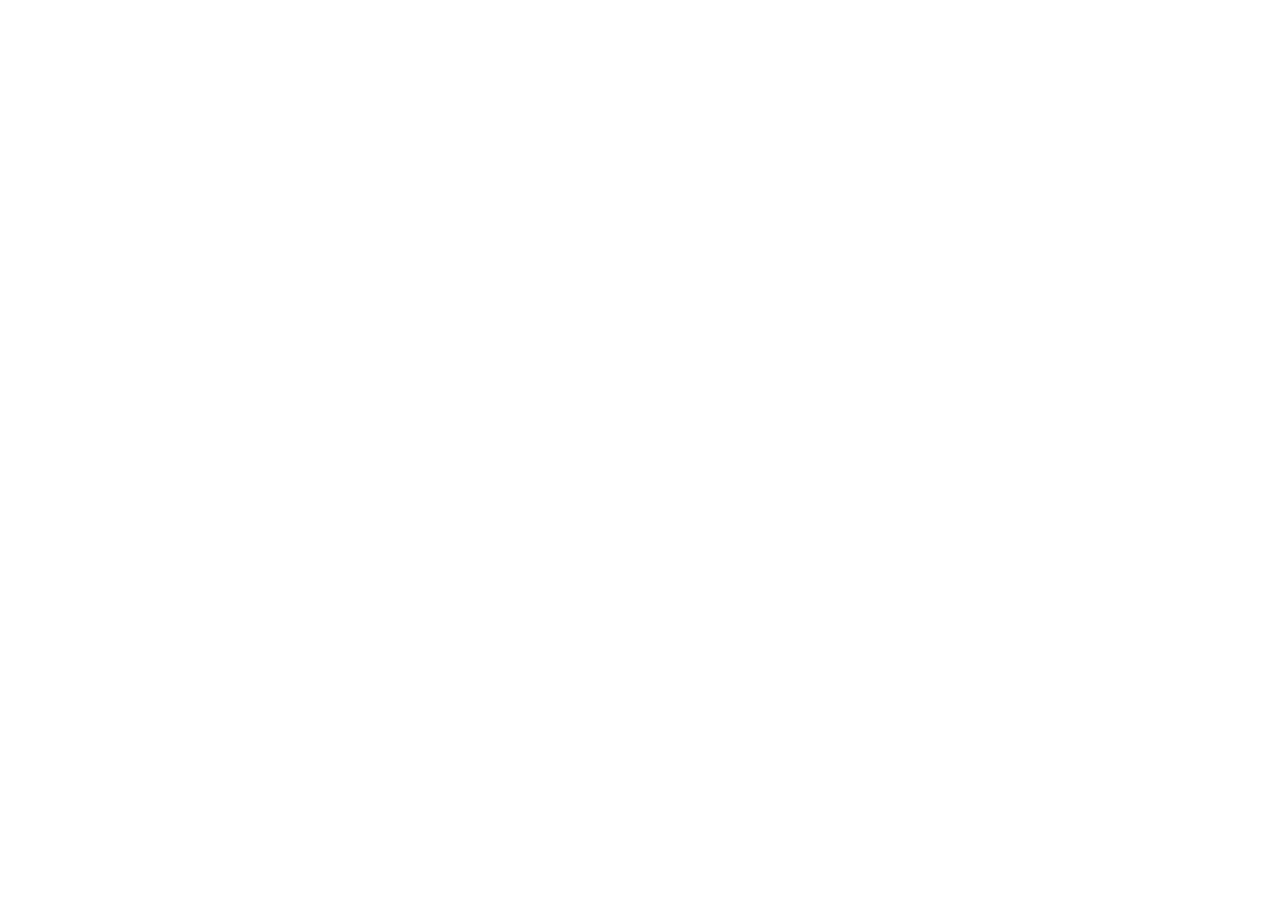
==== commit fa834b73: "Initial commit" ====
--- a/index.html
+++ b/index.html
@@ -1,322 +1,24 @@
-<!DOCTYPE html>
+<!doctype html>
 <html lang="en">
+
 <head>
-    <meta charset="UTF-8">
-    <meta name="viewport" content="width=device-width, initial-scale=1.0">
-    <title>Shripathi Bhat | Senior Executive IT</title>
-    <link rel="preconnect" href="https://fonts.googleapis.com">
-    <link rel="preconnect" href="https://fonts.gstatic.com" crossorigin>
-    <link href="https://fonts.googleapis.com/css2?family=Playfair+Display:ital,wght@0,400;0,600;0,700;0,800;1,400;1,600&family=DM+Sans:wght@300;400;500;600&display=swap" rel="stylesheet">
-    <link rel="stylesheet" href="https://cdnjs.cloudflare.com/ajax/libs/font-awesome/6.4.0/css/all.min.css">
-    <link rel="stylesheet" href="style.css">
+    <meta charset="UTF-8" />
+    <link rel="icon" type="image/png" href="/logo.png" />
+    <meta name="viewport" content="width=device-width, initial-scale=1.0" />
+    <link rel="stylesheet" href="/index.css">
+
+    <style>
+        /* Google font - Work Sans */
+        @import url('https://fonts.googleapis.com/css2?family=Work+Sans:ital,wght@0,100..900;1,100..900&display=swap');
+    </style>
+
+    <title>Shripathi - Personal portfolio</title>
 </head>
-<body>
 
-<nav class="navbar">
-    <div class="nav-container">
-        <a href="#" class="logo">Shripathi<span>Bhat</span></a>
-        <ul class="nav-links">
-            <li><a href="#home" class="active">Home</a></li>
-            <li><a href="#about">About</a></li>
-            <li><a href="#skills">Skills</a></li>
-            <li><a href="#experience">Experience</a></li>
-            <li><a href="#contact">Contact</a></li>
-        </ul>
-        <div class="hamburger"><i class="fas fa-bars"></i></div>
-    </div>
-</nav>
+<body class="">
+    <div id="root" class=""></div>
+    <script type="module" src="/src/main.jsx"></script>
+    <script type="module" src="https://unpkg.com/cally"></script>
+</body>
 
-<main>
-
-    <!-- HERO -->
-    <section id="home" class="hero">
-        <div class="hero-bg-lines"></div>
-        <div class="hero-container">
-            <div class="hero-content">
-                <h1 class="hero-name">SHRIPATHI<br><em>BHAT</em></h1>
-                <p class="hero-subtitle">IT Professional &amp; <strong>Senior Executive IT</strong></p>
-                <p class="hero-summary">Dynamic IT professional with extensive experience in system upgrades and IT strategy development. Proven track record in enhancing network performance, security, and leading teams to achieve organizational goals.</p>
-                <div class="hero-actions">
-                    <a href="#contact" class="btn btn-primary"><i class="far fa-envelope"></i> Get in Touch</a>
-                    <a href="assets/Shripathi_Bhat_Resume.pdf" download class="btn btn-secondary"><i class="fas fa-download"></i> Download CV</a>
-                </div>
-                <div class="hero-social">
-                    <span class="social-label">Connect</span>
-                    
-					<div class="social-icons">
-					<a href="https://www.linkedin.com/in/shripathi-bhat-326562183/" target="_blank" rel="noopener noreferrer" class="social-btn" aria-label="LinkedIn">
-					<i class="fab fa-linkedin-in"></i>
-					</a>
-					</div>
-					
-                </div>
-            </div>
-            <div class="hero-visual">
-                <div class="img-wrap">
-                    <div class="img-frame">
-                        <img src="assets/profile.jpg" alt="Shripathi Bhat" class="profile-img">
-                    </div>
-                    <div class="exp-badge">
-                        <div class="badge-icon"><i class="fas fa-shield-alt"></i></div>
-                        <div>
-                            <div class="badge-num" id="yearsExp">14+</div>
-                            <div class="badge-lbl">Years Experience</div>
-                        </div>
-                    </div>
-                    <div class="loc-badge"><i class="fas fa-map-marker-alt"></i> Bangalore, IN</div>
-                </div>
-            </div>
-        </div>
-    </section>
-
-    <!-- ABOUT -->
-    <section id="about" class="section section-alt">
-        <div class="section-container">
-            <div class="section-kicker"><span></span>Who I Am</div>
-            <h2 class="section-heading">Personal <em>Summary</em></h2>
-            <div class="about-layout">
-                <div class="about-stats">
-                    <div class="stat-card">
-                        <div class="stat-icon"><i class="fas fa-briefcase"></i></div>
-                        <div>
-                            <div class="stat-num" id="yearsExpStat">14+</div>
-                            <div class="stat-label">Years of Experience</div>
-                        </div>
-                    </div>
-                    <div class="stat-card">
-                        <div class="stat-icon"><i class="fas fa-building"></i></div>
-                        <div>
-                            <div class="stat-num">4</div>
-                            <div class="stat-label">Companies Served</div>
-                        </div>
-                    </div>
-                    <div class="stat-card">
-                        <div class="stat-icon"><i class="fas fa-video"></i></div>
-                        <div>
-                            <div class="stat-num">50+</div>
-                            <div class="stat-label">Cameras Configured</div>
-                        </div>
-                    </div>
-                </div>
-                <div class="about-text">
-                    <p>Dynamic IT professional with extensive experience at <strong>SSMRV College</strong>, excelling in system upgrades and IT strategy development. Proven track record in enhancing network performance and security, while leading teams to achieve organizational goals.</p>
-                    <p>Proficient in <strong>Windows troubleshooting</strong>, <strong>Active Directory</strong>, server configuration, and committed to quality assurance — ensuring efficient IT operations and user satisfaction.</p>
-                    <p>Known for resolving complex infrastructure challenges, including a critical virus recovery that restored full functionality across all user systems rapidly and securely.</p>
-                    <div class="about-highlight">
-                        <i class="fas fa-quote-left"></i>
-                        <p>Committed to quality assurance and ensuring efficient IT operations and user satisfaction at every level of the organization.</p>
-                    </div>
-                </div>
-            </div>
-        </div>
-    </section>
-
-    <!-- SKILLS -->
-    <section id="skills" class="section section-white">
-        <div class="section-container">
-            <div class="section-kicker"><span></span>Expertise</div>
-            <h2 class="section-heading">Skills &amp; <em>Languages</em></h2>
-            <div class="skills-grid">
-                <div class="skill-card">
-                    <div class="card-header">
-                        <div class="card-icon"><i class="fas fa-server"></i></div>
-                        <span class="card-title">Technical Skills</span>
-                    </div>
-                    <div class="tech-grid">
-                        <div class="tech-item"><i class="fas fa-check"></i>Windows Troubleshooting</div>
-                        <div class="tech-item"><i class="fas fa-check"></i>Quality Control &amp; Assurance</div>
-                        <div class="tech-item"><i class="fas fa-check"></i>Microsoft Office Suite</div>
-                        <div class="tech-item"><i class="fas fa-check"></i>IT Tools Proficiency</div>
-                        <div class="tech-item"><i class="fas fa-check"></i>Active Directory</div>
-                        <div class="tech-item"><i class="fas fa-check"></i>Sophos Console</div>
-                        <div class="tech-item"><i class="fas fa-check"></i>DNS / SMTP / IIS / SAP</div>
-                        <div class="tech-item"><i class="fas fa-check"></i>Firewall Configuration</div>
-                        <div class="tech-item"><i class="fas fa-check"></i>Wi-Fi AP Configuration</div>
-                        <div class="tech-item"><i class="fas fa-check"></i>CCTV / NVR Setup</div>
-                        <div class="tech-item"><i class="fas fa-check"></i>Exchange / O365 Mail</div>
-                        <div class="tech-item"><i class="fas fa-check"></i>FTP &amp; NAS Management</div>
-                    </div>
-                </div>
-                <div class="skill-card">
-                    <div class="card-header">
-                        <div class="card-icon"><i class="fas fa-language"></i></div>
-                        <span class="card-title">Languages</span>
-                    </div>
-                    <div class="lang-stack">
-                        <div class="lang-row">
-                            <div class="lang-top">
-                                <span class="lang-name">English</span>
-                                <span class="lang-badge">C2 · Proficient</span>
-                            </div>
-                            <div class="track"><div class="fill" style="width:100%"></div></div>
-                        </div>
-                        <div class="lang-row">
-                            <div class="lang-top">
-                                <span class="lang-name">Hindi</span>
-                                <span class="lang-badge">C2 · Proficient</span>
-                            </div>
-                            <div class="track"><div class="fill" style="width:100%"></div></div>
-                        </div>
-                        <div class="lang-row">
-                            <div class="lang-top">
-                                <span class="lang-name">Kannada</span>
-                                <span class="lang-badge">C1 · Advanced</span>
-                            </div>
-                            <div class="track"><div class="fill" style="width:85%"></div></div>
-                        </div>
-                        <div class="lang-row">
-                            <div class="lang-top">
-                                <span class="lang-name">Tulu</span>
-                                <span class="lang-badge">C1 · Advanced</span>
-                            </div>
-                            <div class="track"><div class="fill" style="width:85%"></div></div>
-                        </div>
-                    </div>
-                </div>
-            </div>
-        </div>
-    </section>
-
-    <!-- EXPERIENCE -->
-    <section id="experience" class="section section-alt">
-        <div class="section-container">
-            <div class="section-kicker"><span></span>Career</div>
-            <h2 class="section-heading">Work <em>Experience</em></h2>
-            <div class="timeline">
-
-                <div class="tl-item">
-                    <div class="tl-dot"><div class="tl-dot-inner"></div></div>
-                    <div class="tl-card">
-                        <div class="tl-header">
-                            <div>
-                                <h3 class="job-title">Senior Executive IT</h3>
-                                <span class="company"><i class="fas fa-building"></i> SSMRV College · Bangalore</span>
-                            </div>
-                            <span class="date-pill"><i class="fas fa-calendar-alt"></i> 09/2025 — Present</span>
-                        </div>
-                        <ul class="duties">
-                            <li>Led IT strategy development to enhance organizational efficiency and productivity.</li>
-                            <li>Established IT policies and procedures to ensure alignment with company objectives and compliance standards.</li>
-                            <li>Supervised IT team to provide effective support for internal staff and streamline operations.</li>
-                            <li>Managed system upgrades, enhancing network performance and strengthening security protocols.</li>
-                        </ul>
-                    </div>
-                </div>
-
-                <div class="tl-item">
-                    <div class="tl-dot"><div class="tl-dot-inner"></div></div>
-                    <div class="tl-card">
-                        <div class="tl-header">
-                            <div>
-                                <h3 class="job-title">System Administrator (Desktop Support Engineer)</h3>
-                                <span class="company"><i class="fas fa-building"></i> Symmetrix Computer Systems Pvt Ltd · Bangalore</span>
-                            </div>
-                            <span class="date-pill"><i class="fas fa-calendar-alt"></i> 01/2023 — 09/2025</span>
-                        </div>
-                        <ul class="duties">
-                            <li>Managed users, computers, and policies in Active Directory and Sophos Console for secure operations.</li>
-                            <li>Configured all servers including DNS, SMTP IIS relay, SAP Server Backup, and Data Storage.</li>
-                            <li>Managed Firewall configuration; maintained thorough documentation with screenshots.</li>
-                            <li>Configured Wi-Fi AP clusters, surveillance cameras, network connectivity, and VPN.</li>
-                            <li>Supported PAN India users via remote support; managed Exchange Mail Servers (Silver Sky, O365).</li>
-                            <li>Troubleshot Windows OS issues; provided management with cost-effective product options.</li>
-                            <li>Handled NAS Box with user restrictions and managed data backup processes.</li>
-                            <li>Configured FTP Server for CNC Machines and out-of-network file transfers.</li>
-                            <li>Resolved virus attack by reinstalling OS for all users, fully restoring functionality and security.</li>
-                            <li>Implemented Wi-Fi access points across shop floors, enhancing internet access for all employees.</li>
-                            <li>Successfully configured a new Hikvision NVR and 50 CC Cameras for facility surveillance.</li>
-                        </ul>
-                    </div>
-                </div>
-
-                <div class="tl-item">
-                    <div class="tl-dot"><div class="tl-dot-inner"></div></div>
-                    <div class="tl-card">
-                        <div class="tl-header">
-                            <div>
-                                <h3 class="job-title">IT Support Engineer</h3>
-                                <span class="company"><i class="fas fa-building"></i> Cogent E Services Ltd · Mangalore, Karnataka</span>
-                            </div>
-                            <span class="date-pill"><i class="fas fa-calendar-alt"></i> 09/2020 — 11/2022</span>
-                        </div>
-                        <ul class="duties">
-                            <li>Resolved IT issues and anticipated critical situations to minimize downtime and maintain operational continuity.</li>
-                            <li>Provided IT support and troubleshooting for end user issues, ensuring timely resolution and user satisfaction.</li>
-                            <li>Ensured the proper working order of all terminals and servers at all times.</li>
-                            <li>Installed operating systems on laptops for users.</li>
-                            <li>Deployed new laptops at Service max: 150 laptops were customized for end users.</li>
-                            <li>Maintained VC and projector connections in board and meeting rooms, ensuring seamless communication for presentations.</li>
-                            <li>Managed IT asset inventory.</li>
-                            <li>Shifting of Office to new location: shifted IT assets with proper coding and identification, configured and managed LAN, WAN, surveillance camera, access controller zoom VC setup.</li>
-                        </ul>
-                    </div>
-                </div>
-
-                <div class="tl-item">
-                    <div class="tl-dot"><div class="tl-dot-inner"></div></div>
-                    <div class="tl-card">
-                        <div class="tl-header">
-                            <div>
-                                <h3 class="job-title">Technical Support</h3>
-                                <span class="company"><i class="fas fa-building"></i> Winman Software Ltd · Mangalore, Karnataka</span>
-                            </div>
-                            <span class="date-pill"><i class="fas fa-calendar-alt"></i> 03/2018 — 02/2020</span>
-                        </div>
-                        <ul class="duties">
-                            <li>Desktop Hardware and Software maintenance, Server maintenance with best knowledge and capabilities.</li>
-                            <li>Data backup and recovery.</li>
-                            <li>Setting up Operating Systems like Windows 7, Windows 8, Windows 10, Windows Server 2012.</li>
-                            <li>Troubleshooting Windows 7, Windows 8, Windows 10, Windows Server 2012.</li>
-                            <li>Technical support through remote desktop.</li>
-                            <li>Creating VPN gateways.</li>
-                            <li>Editing videos in Active Presenter.</li>
-                            <li>Drive security maintenance, File and folder security maintenance activities.</li>
-                            <li>Customer support through call and Firewall experience.</li>
-                            <li>Migrated Windows 7 to Windows 8.1 and Windows 10; upgraded Antivirus.</li>
-                            <li>Configured all user Operating Systems.</li>
-                            <li>Taken Backups of Servers Weekly.</li>
-                        </ul>
-                    </div>
-                </div>
-
-            </div>
-        </div>
-    </section>
-
-    <!-- CONTACT -->
-    <section id="contact" class="section section-white">
-        <div class="section-container">
-            <div class="section-kicker"><span></span>Say Hello</div>
-            <h2 class="section-heading">Get In <em>Touch</em></h2>
-            <div class="contact-cards">
-                <div class="contact-card">
-                    <div class="contact-icon"><i class="fas fa-envelope"></i></div>
-                    <h3>Email</h3>
-                    <p><a href="mailto:shripathibhat86@gmail.com">shripathibhat86@gmail.com</a></p>
-                </div>
-                <div class="contact-card">
-                    <div class="contact-icon"><i class="fas fa-phone-alt"></i></div>
-                    <h3>Phone</h3>
-                    <p>+91 8722570265</p>
-                </div>
-                <div class="contact-card">
-                    <div class="contact-icon"><i class="fas fa-map-marker-alt"></i></div>
-                    <h3>Location</h3>
-                    <p>Mangalore, Karnataka 575019<br>Preferred: Bangalore</p>
-                </div>
-            </div>
-        </div>
-    </section>
-
-</main>
-
-<footer>
-    <div class="footer-inner">
-        <span class="footer-logo">Shripathi Bhat.</span>
-        <span class="footer-copy">&copy; <span id="currentYear"></span> Shripathi Bhat. All rights reserved.</span>
-    </div>
-</footer>
-
-<script src="script.js"></script>
-</body>
-</html>
+</html>
--- a/index.css
+++ b/index.css
@@ -0,0 +1,61 @@
+@import "tailwindcss";
+@plugin "daisyui";
+@plugin "daisyui" {
+  themes: light --default, dark --prefersdark, cupcake;
+}
+
+* {
+  transition-property: all;
+  transition-timing-function: var(
+    --tw-ease,
+    var(--default-transition-timing-function)
+  );
+  transition-duration: var(--tw-duration, var(--default-transition-duration));
+  --tw-duration: 200ms;
+  transition-duration: 200ms;
+}
+
+@theme {
+  --breakpoint-xxs: 21.25rem; /* COMMENT: 340px */
+  --breakpoint-xs: 23.125rem; /* COMMENT: 363px */
+  --breakpoint-xxl: 82.5rem; /* COMMENT: 1320px */
+  --color-picto-primary: #3b82f6;
+  --color-picto-primary-dark: #2563eb;
+  --color-soft-white: #f0f1f3;
+  --color-soft-dark: #87909d;
+}
+
+.btn-primary {
+  @apply bg-picto-primary border-0 text-white hover:scale-[102%] hover:bg-picto-primary-dark transition-all duration-500;
+}
+body {
+  font-family: "Work Sans", sans-serif;
+}
+
+.content {
+  @apply max-xxl:w-full xxl:max-w-[1320px] xxl:mx-auto;
+}
+
+.section-title {
+  @apply md:font-semibold text-3xl sm:text-4xl md:text-5xl font-medium;
+}
+
+.center {
+  @apply flex justify-center items-center;
+}
+
+.introduction-profile-background {
+  background: radial-gradient(
+      circle at 12% 100%,
+      #ffe2b0f5 1% 5px,
+      transparent 15%
+    ),
+    /* bottom left */
+      radial-gradient(circle at 95% -15%, #3b82f666 5%, transparent 30%),
+    /* top right */
+      radial-gradient(circle at center right, #c4f5e9b2 2%, transparent 35%); /* center right */
+}
+.blog-background {
+  background: radial-gradient(circle at -10% 0%, #3b82f666 1%, transparent 25%),
+    radial-gradient(circle at 110% 30%, #c4f5e9b2 5%, transparent 25%);
+}
